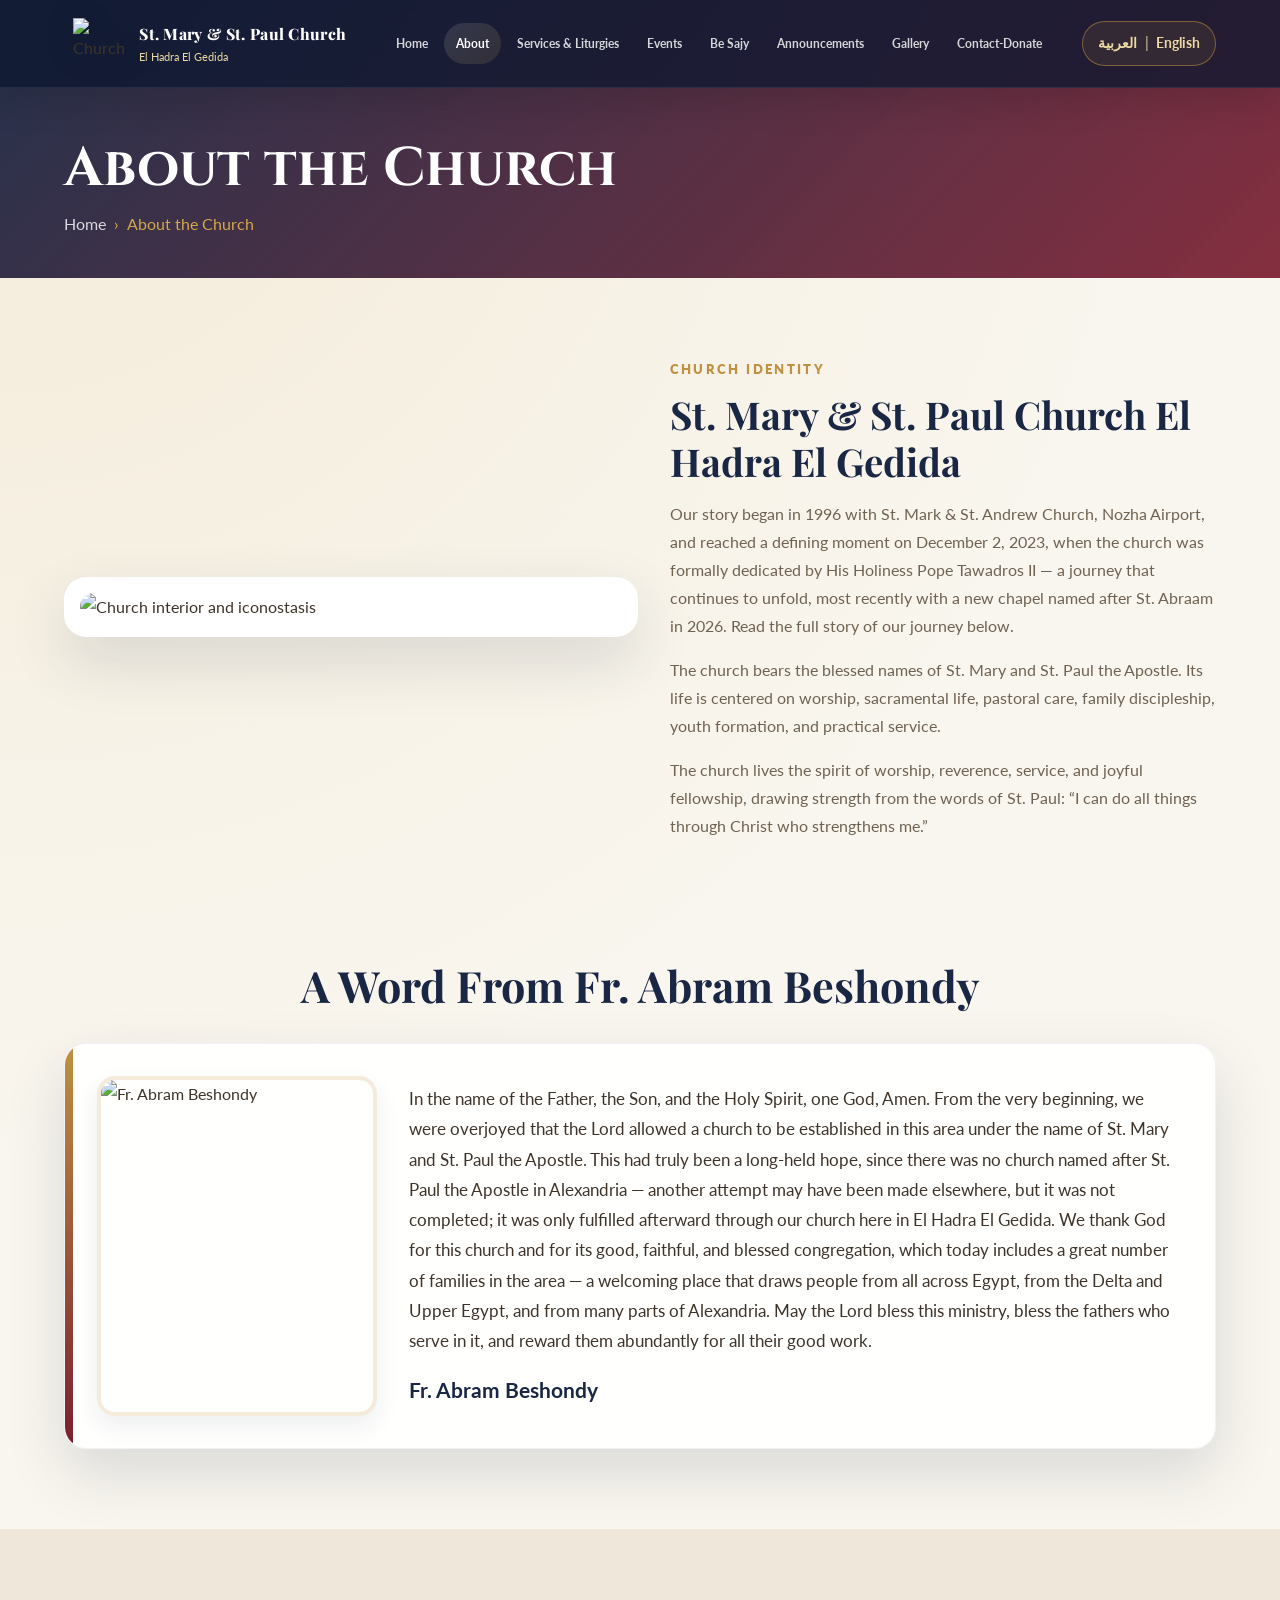
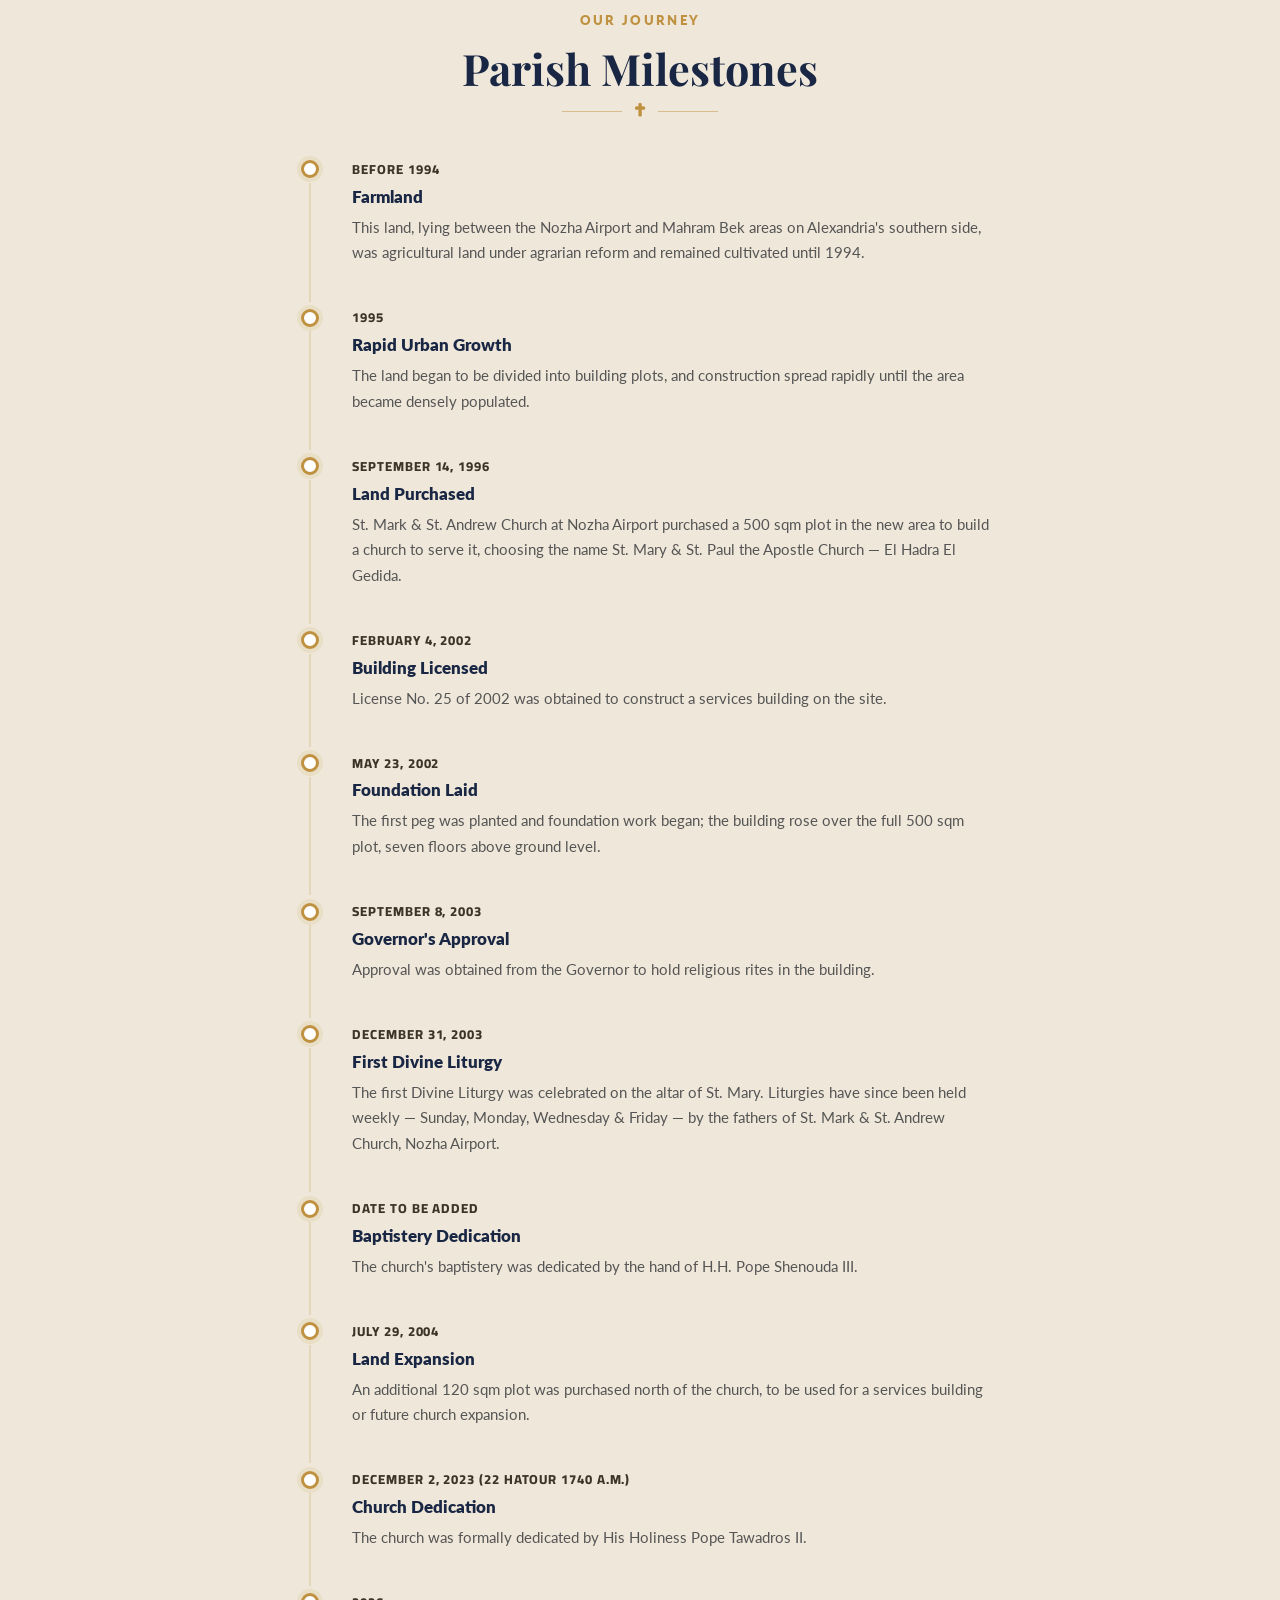
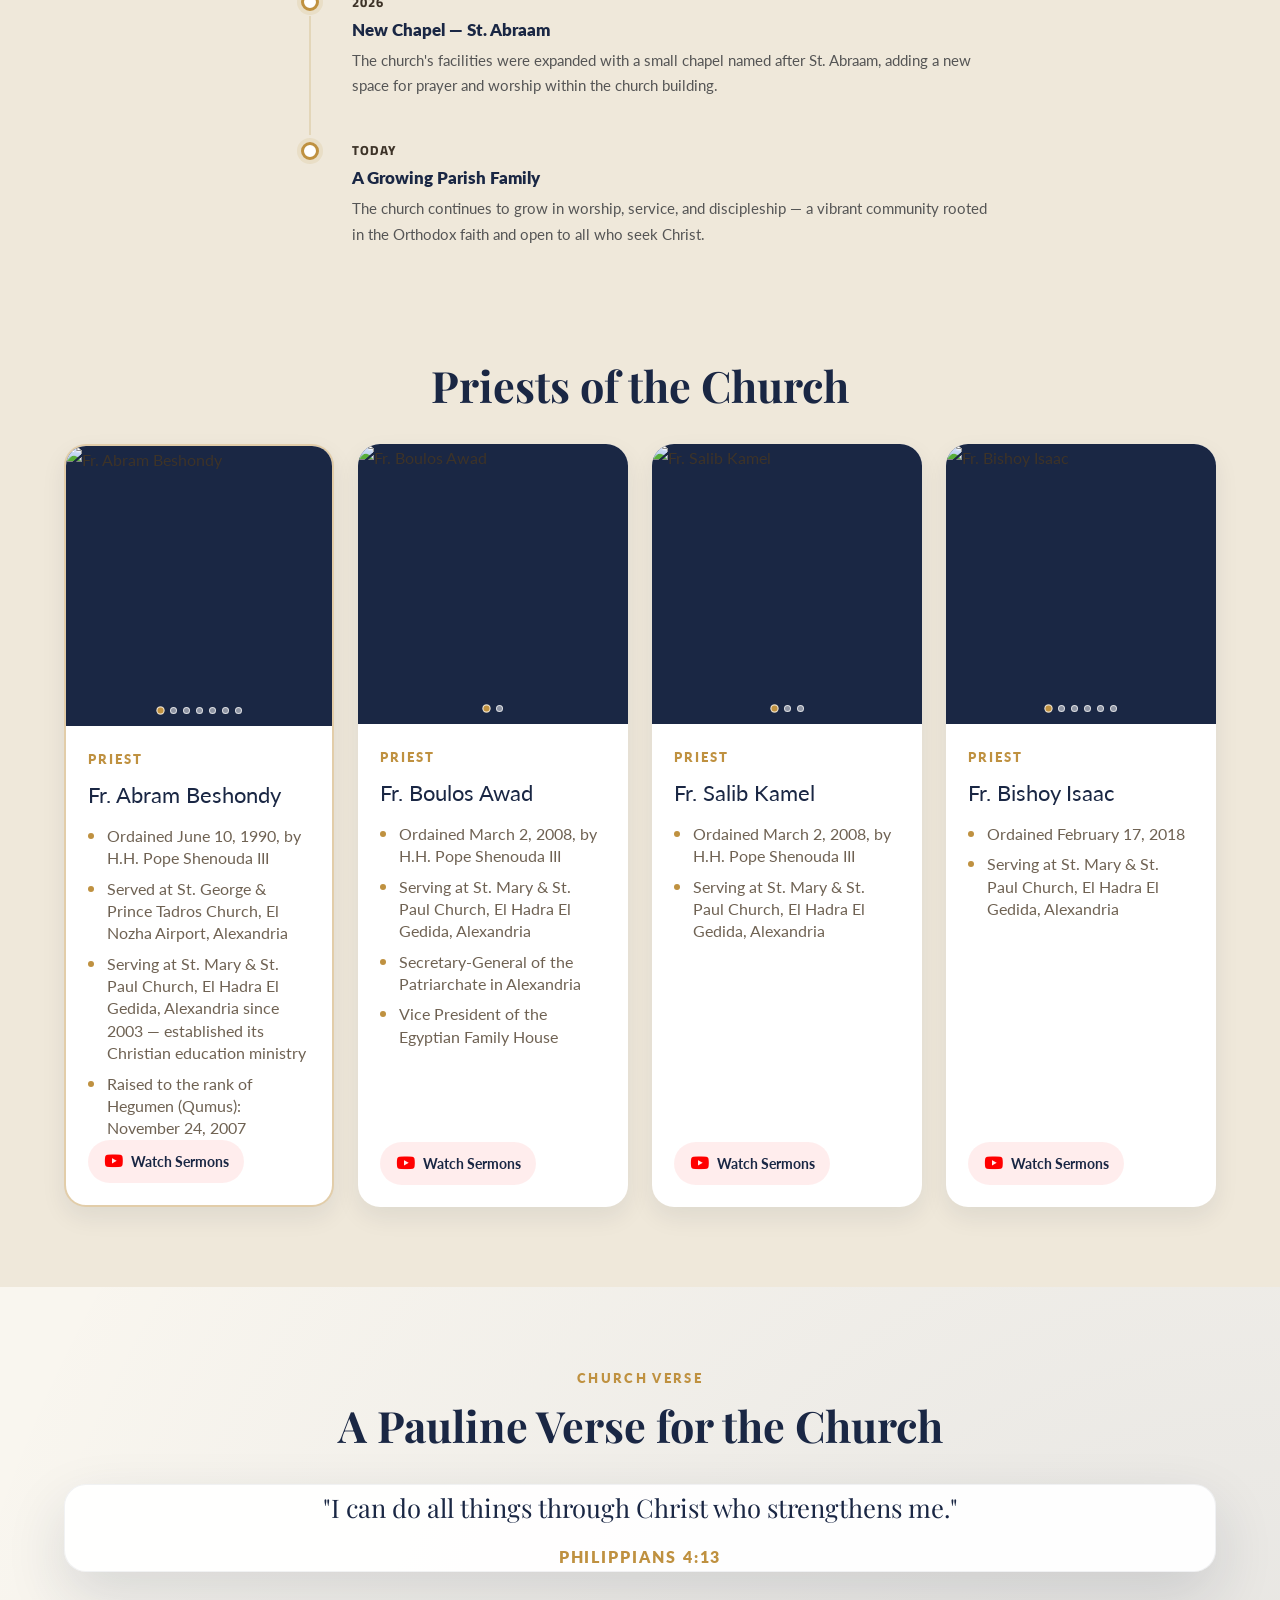
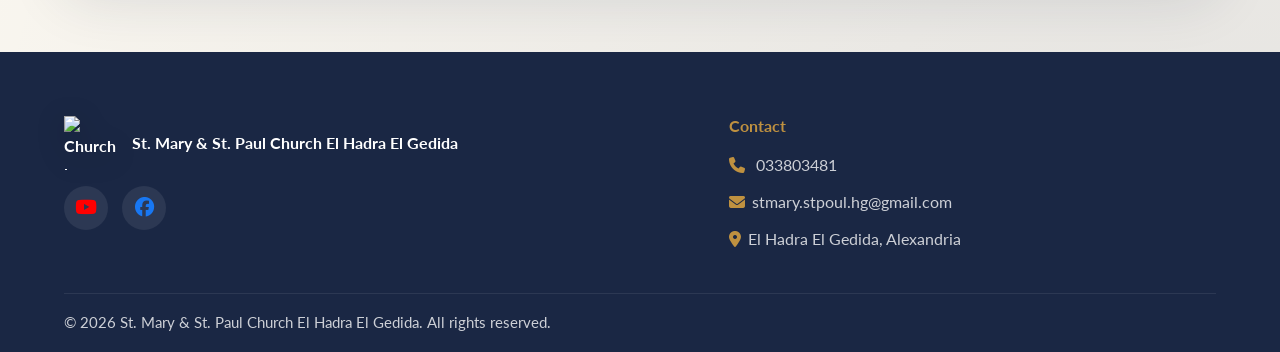
==== pages/about.html @ 40115025 "Add files via upload" ====
<!DOCTYPE html>
<html lang="en" dir="ltr">
<head>
  <meta charset="UTF-8" />
  <meta name="viewport" content="width=device-width, initial-scale=1.0" />
  <meta name="description" content="About St. Mary &amp; St. Paul Church  El Hadra El Gedida, its identity, mission, values, and church verse." />
  <title>About - St. Mary &amp; St. Paul Church  El Hadra El Gedida</title>
  <link rel="icon" type="image/png" href="../assets/church-logo.png" />
  <link rel="preconnect" href="https://fonts.googleapis.com" />
  <link rel="preconnect" href="https://fonts.gstatic.com" crossorigin />
  <link href="https://fonts.googleapis.com/css2?family=Amiri:ital,wght@0,400;0,700;1,400&family=Cairo:wght@400;600;700;800&family=Cinzel:wght@400;600;700&family=Playfair+Display:wght@400;600;700&family=Lato:wght@300;400;700&display=swap" rel="stylesheet" />
  <link rel="stylesheet" href="https://cdnjs.cloudflare.com/ajax/libs/font-awesome/6.5.0/css/all.min.css" />
  <link rel="stylesheet" href="../css/styles.css" />
</head>
<body data-title-en="About - St. Mary &amp; St. Paul Church  El Hadra El Gedida" data-title-ar="عن الكنيسة - كنيسة السيدة العذراء والقديس بولس الرسول الحضره الجديده" data-desc-en="About St. Mary &amp; St. Paul Church  El Hadra El Gedida, its identity, mission, values, and church verse." data-desc-ar="عن كنيسة السيدة العذراء والقديس بولس الرسول الحضره الجديده، وهويتها ورسالتها وقيمها وشعارها الكتابي.">
  
<nav id="nav">
  <div class="nav-inner">
    <a href="../index.html" class="nav-brand">
      <img src="../assets/church-logo.png" alt="Church logo" class="brand-logo" />
      <div>
        <div class="brand-name" data-en="St. Mary &amp; St. Paul Church " data-ar="كنيسة السيدة العذراء والقديس بولس الرسول">St. Mary &amp; St. Paul Church </div>
        <div class="brand-sub" data-en="El Hadra El Gedida" data-ar="الحضرة الجديدة">El Hadra El Gedida</div>
      </div>
    </a>

    <div class="nav-links">
      <a href="../index.html" data-en="Home" data-ar="الرئيسية">Home</a><a href="about.html" class="active" data-en="About" data-ar="عن الكنيسة">About</a><a href="services.html" data-en="Services &amp; Liturgies" data-ar="القداسات والخدمات">Services &amp; Liturgies</a><a href="events.html" data-en="Events" data-ar="الفعاليات">Events</a><a href="be-sajy.html" data-en="Be Sajy" data-ar="بي ساجي">Be Sajy</a><a href="announcements.html" data-en="Announcements" data-ar="الإعلانات">Announcements</a><a href="gallery.html" data-en="Gallery" data-ar="المعرض">Gallery</a><a href="contact.html" data-en="Contact-Donate" data-ar="اتصل بنا-تبرع">Contact-Donate</a>
    </div>

    <div class="nav-actions">
      <button class="lang-toggle" type="button" onclick="toggleLanguage()" aria-label="Language switch">
        <span>العربية</span>
        <span class="sep">|</span>
        <span>English</span>
      </button>
      <button class="hamburger" id="hamburger" onclick="toggleMenu()" aria-label="Toggle navigation">
        <span></span><span></span><span></span>
      </button>
    </div>
  </div>
</nav>

<div class="nav-mob" id="navMob">
  <button class="lang-toggle" type="button" onclick="toggleLanguage()" aria-label="Language switch">
    <span>العربية</span>
    <span class="sep">|</span>
    <span>English</span>
  </button>
  <a href="../index.html" data-en="Home" data-ar="الرئيسية">Home</a><a href="about.html" class="active" data-en="About" data-ar="عن الكنيسة">About</a><a href="services.html" data-en="Services &amp; Liturgies" data-ar="القداسات والخدمات">Services &amp; Liturgies</a><a href="events.html" data-en="Events" data-ar="الفعاليات">Events</a><a href="be-sajy.html" data-en="Be Sajy" data-ar="بي ساجي">Be Sajy</a><a href="announcements.html" data-en="Announcements" data-ar="الإعلانات">Announcements</a><a href="gallery.html" data-en="Gallery" data-ar="المعرض">Gallery</a><a href="contact.html" data-en="Contact-Donate" data-ar="اتصل بنا-تبرع">Contact-Donate</a>
</div>

  
<div class="pg-banner">
  <div class="container">
    <h1 data-en="About the Church" data-ar="عن الكنيسة">About the Church</h1>
    <div class="breadcrumb"><span data-en="Home" data-ar="الرئيسية">Home</span> <span class="bc-gold">›</span> <span class="bc-gold" data-en="About the Church" data-ar="عن الكنيسة">About the Church</span></div>
  </div>
</div>

<section class="section" style="padding-bottom:1.5rem">
  <div class="container">
    <div class="hist-grid hist-grid--compact">
      <div class="image-card">
        <img src="../assets/iconostasis-dedication.jpg" alt="Church interior and iconostasis" class="hist-img" />
      </div>
      <div class="hist-text">
        <span class="eyebrow" data-en="Church Identity" data-ar="هوية الكنيسة">Church Identity</span>
        <h2 data-en="St. Mary &amp; St. Paul Church  El Hadra El Gedida" data-ar="كنيسة السيدة العذراء والقديس بولس الرسول الحضره الجديده">St. Mary &amp; St. Paul Church  El Hadra El Gedida</h2>
        <p data-en="Our story began in 1996 with St. Mark &amp; St. Andrew Church, Nozha Airport, and reached a defining moment on December 2, 2023, when the church was formally dedicated by His Holiness Pope Tawadros II — a journey that continues to unfold, most recently with a new chapel named after St. Abraam in 2026. Read the full story of our journey below." data-ar="بدأت قصتنا عام ١٩٩٦ مع كنيسة مارجرجس والأميرتادرس بمطار النزهة، ووصلت إلى محطة فارقة في ٢ ديسمبر ٢٠٢٣ حين تم تدشين الكنيسة رسميًا بيد قداسة البابا تواضروس الثاني، وما زالت المسيرة مستمرة، وآخرها إضافة كنيسة صغيرة باسم الأنبا أبرام عام ٢٠٢٦. تابع قصة مسيرتنا كاملة أدناه.">Our story began in 1996 with St. Mark &amp; St. Andrew Church, Nozha Airport, and reached a defining moment on December 2, 2023, when the church was formally dedicated by His Holiness Pope Tawadros II — a journey that continues to unfold, most recently with a new chapel named after St. Abraam in 2026. Read the full story of our journey below.</p>
        <p data-en="The church bears the blessed names of St. Mary and St. Paul the Apostle. Its life is centered on worship, sacramental life, pastoral care, family discipleship, youth formation, and practical service." data-ar="تحمل الكنيسة الاسمين المباركين للسيدة العذراء والقديس بولس الرسول. وتتمحور حياتها حول العبادة والأسرار والرعاية والخدمة وتكوين الأسر والشباب عمليًا وروحيًا.">The church bears the blessed names of St. Mary and St. Paul the Apostle. Its life is centered on worship, sacramental life, pastoral care, family discipleship, youth formation, and practical service.</p>
        <p data-en="The church lives the spirit of worship, reverence, service, and joyful fellowship, drawing strength from the words of St. Paul: “I can do all things through Christ who strengthens me.”" data-ar="تحيا الكنيسة بروح العبادة والوقار والخدمة والشركة المفرحة، مستندة إلى كلمات القديس بولس: «أستطيع كل شيء في المسيح الذي يقوّيني».">The church lives the spirit of worship, reverence, service, and joyful fellowship, drawing strength from the words of St. Paul: “I can do all things through Christ who strengthens me.”</p>
      </div>
    </div>
  </div>
</section>

<section class="section">
  <div class="container">
    <div class="sec-hd reveal-up">
      <h2 data-en="A Word From Fr. Abram Beshondy" data-ar="كلمة من أبونا أبرام بشوندي">A Word From Fr. Abram Beshondy</h2>
    </div>

    <div class="welcome-card reveal-up">
      <img src="../assets/fr-abram-new-1.jpg" alt="Fr. Abram Beshondy" class="welcome-photo" />
      <div>
        <p class="welcome-quote" data-en="In the name of the Father, the Son, and the Holy Spirit, one God, Amen. From the very beginning, we were overjoyed that the Lord allowed a church to be established in this area under the name of St. Mary and St. Paul the Apostle. This had truly been a long-held hope, since there was no church named after St. Paul the Apostle in Alexandria &mdash; another attempt may have been made elsewhere, but it was not completed; it was only fulfilled afterward through our church here in El Hadra El Gedida. We thank God for this church and for its good, faithful, and blessed congregation, which today includes a great number of families in the area &mdash; a welcoming place that draws people from all across Egypt, from the Delta and Upper Egypt, and from many parts of Alexandria. May the Lord bless this ministry, bless the fathers who serve in it, and reward them abundantly for all their good work." data-ar="بسم الاب و الابن و الروح القدس الله واحد امين.في البدايه احنا فرحانين اوي ان ربنا سمح ان يبقي في كنيسه في المنطقه هنا باسم السيده العذراء و القديس بولس الرسول و دي كانت امنيه الحقيقه من زمان لان مكنش في كنايس باسم بولس الرسول في اسكندريه يمكن كان في كنيسه تانيه و محصلش انها تمت لكت تمت بعد الكنيسه بتاعتنا هنا في الحضره الجديده . فنشكر ربنا  ان في كنيسه و في شعب طيب و وفي ومبارك و يعتبر عدد كبير اوي اوي من اسر موجوده في المنطقه لانها منطقه جاذبه مش طارده و جاذبه ناس كتير اوي من كل مصر وجه بحري و وجه قبلي و من مناطق كتير في اسكندريه فربنا يبارك و يبارك في الخدمه و في الاباء اللي بيشتغلو فيها و يعوضهم كل خير.">In the name of the Father, the Son, and the Holy Spirit, one God, Amen. From the very beginning, we were overjoyed that the Lord allowed a church to be established in this area under the name of St. Mary and St. Paul the Apostle. This had truly been a long-held hope, since there was no church named after St. Paul the Apostle in Alexandria &mdash; another attempt may have been made elsewhere, but it was not completed; it was only fulfilled afterward through our church here in El Hadra El Gedida. We thank God for this church and for its good, faithful, and blessed congregation, which today includes a great number of families in the area &mdash; a welcoming place that draws people from all across Egypt, from the Delta and Upper Egypt, and from many parts of Alexandria. May the Lord bless this ministry, bless the fathers who serve in it, and reward them abundantly for all their good work.</p>
        <div class="sig-name" data-en="Fr. Abram Beshondy" data-ar="أبونا أبرام بشوندي">Fr. Abram Beshondy</div>
      </div>
    </div>
  </div>
  </div>
</section>

<section class="section sec--alt">
  <div class="container">
    <div class="sec-hd reveal-up">
      <span class="eyebrow" data-en="Our Journey" data-ar="مسيرتنا">Our Journey</span>
      <h2 data-en="Parish Milestones" data-ar="محطات الكنيسة">Parish Milestones</h2>
      <div class="tl-divider"><span></span><i class="fa-solid fa-cross"></i><span></span></div>
    </div>

    <div class="timeline">

      <div class="tl-item reveal-up">
        <div class="tl-marker"><span class="tl-dot"></span><div class="tl-line"></div></div>
        <div class="tl-body">
          <div class="tl-year" data-en="Before 1994" data-ar="قبل سنة ١٩٩٤">Before 1994</div>
          <div class="tl-title" data-en="Farmland" data-ar="أرض زراعية">Farmland</div>
          <div class="tl-text" data-en="This land, lying between the Nozha Airport and Mahram Bek areas on Alexandria's southern side, was agricultural land under agrarian reform and remained cultivated until 1994." data-ar="كانت هذه المنطقة، الواقعة بين منطقتي مطار النزهة ومحرم بك من الوجه القبلي، أرضًا زراعية تابعة للإصلاح الزراعي، وظلت مزروعة حتى سنة ١٩٩٤.">This land, lying between the Nozha Airport and Mahram Bek areas on Alexandria's southern side, was agricultural land under agrarian reform and remained cultivated until 1994.</div>
        </div>
      </div>

      <div class="tl-item reveal-up">
        <div class="tl-marker"><span class="tl-dot"></span><div class="tl-line"></div></div>
        <div class="tl-body">
          <div class="tl-year" data-en="1995" data-ar="١٩٩٥">1995</div>
          <div class="tl-title" data-en="Rapid Urban Growth" data-ar="توسع عمراني سريع">Rapid Urban Growth</div>
          <div class="tl-text" data-en="The land began to be divided into building plots, and construction spread rapidly until the area became densely populated." data-ar="بدأ تقسيم هذه الأرض إلى مبانٍ، وانتشرت فيها المباني انتشارًا هائلاً حتى أصبحت المنطقة مزدحمة بالسكان.">The land began to be divided into building plots, and construction spread rapidly until the area became densely populated.</div>
        </div>
      </div>

      <div class="tl-item reveal-up">
        <div class="tl-marker"><span class="tl-dot"></span><div class="tl-line"></div></div>
        <div class="tl-body">
          <div class="tl-year" data-en="September 14, 1996" data-ar="١٤ سبتمبر ١٩٩٦">September 14, 1996</div>
          <div class="tl-title" data-en="Land Purchased" data-ar="شراء الأرض">Land Purchased</div>
          <div class="tl-text" data-en="St. Mark &amp; St. Andrew Church at Nozha Airport purchased a 500 sqm plot in the new area to build a church to serve it, choosing the name St. Mary &amp; St. Paul the Apostle Church — El Hadra El Gedida." data-ar="قامت كنيسة مارجرجس والأميرتادرس بمطار النزهة بشراء قطعة أرض مساحتها ٥٠٠ م٢ في المنطقة الجديدة لإنشاء كنيسة تخدمها، وتم اختيار اسم كنيسة السيدة العذراء والقديس بولس الرسول - بالحضرة الجديدة.">St. Mark &amp; St. Andrew Church at Nozha Airport purchased a 500 sqm plot in the new area to build a church to serve it, choosing the name St. Mary &amp; St. Paul the Apostle Church — El Hadra El Gedida.</div>
        </div>
      </div>

      <div class="tl-item reveal-up">
        <div class="tl-marker"><span class="tl-dot"></span><div class="tl-line"></div></div>
        <div class="tl-body">
          <div class="tl-year" data-en="February 4, 2002" data-ar="٤ فبراير ٢٠٠٢">February 4, 2002</div>
          <div class="tl-title" data-en="Building Licensed" data-ar="الحصول على ترخيص البناء">Building Licensed</div>
          <div class="tl-text" data-en="License No. 25 of 2002 was obtained to construct a services building on the site." data-ar="تم الحصول على الترخيص رقم ٢٥ لسنة ٢٠٠٢ لإنشاء مبنى خدمات.">License No. 25 of 2002 was obtained to construct a services building on the site.</div>
        </div>
      </div>

      <div class="tl-item reveal-up">
        <div class="tl-marker"><span class="tl-dot"></span><div class="tl-line"></div></div>
        <div class="tl-body">
          <div class="tl-year" data-en="May 23, 2002" data-ar="٢٣ مايو ٢٠٠٢">May 23, 2002</div>
          <div class="tl-title" data-en="Foundation Laid" data-ar="وضع حجر الأساس">Foundation Laid</div>
          <div class="tl-text" data-en="The first peg was planted and foundation work began; the building rose over the full 500 sqm plot, seven floors above ground level." data-ar="تم زرع أول خازوق وبدأ العمل في الأساسات والقواعد والأعمدة، وأُقيم المبنى بالكامل على مساحة الأرض (٥٠٠ م٢) على سبعة أدوار علوية.">The first peg was planted and foundation work began; the building rose over the full 500 sqm plot, seven floors above ground level.</div>
        </div>
      </div>

      <div class="tl-item reveal-up">
        <div class="tl-marker"><span class="tl-dot"></span><div class="tl-line"></div></div>
        <div class="tl-body">
          <div class="tl-year" data-en="September 8, 2003" data-ar="٨ سبتمبر ٢٠٠٣">September 8, 2003</div>
          <div class="tl-title" data-en="Governor's Approval" data-ar="موافقة المحافظة">Governor's Approval</div>
          <div class="tl-text" data-en="Approval was obtained from the Governor to hold religious rites in the building." data-ar="تم الحصول على موافقة السيد المحافظ على إقامة الشعائر الدينية بالمبنى.">Approval was obtained from the Governor to hold religious rites in the building.</div>
        </div>
      </div>

      <div class="tl-item reveal-up">
        <div class="tl-marker"><span class="tl-dot"></span><div class="tl-line"></div></div>
        <div class="tl-body">
          <div class="tl-year" data-en="December 31, 2003" data-ar="٣١ ديسمبر ٢٠٠٣">December 31, 2003</div>
          <div class="tl-title" data-en="First Divine Liturgy" data-ar="أول قداس إلهي">First Divine Liturgy</div>
          <div class="tl-text" data-en="The first Divine Liturgy was celebrated on the altar of St. Mary. Liturgies have since been held weekly — Sunday, Monday, Wednesday &amp; Friday — by the fathers of St. Mark &amp; St. Andrew Church, Nozha Airport." data-ar="أُقيم أول قداس إلهي في هذه الكنيسة على مذبح السيدة العذراء، وتُقام القداسات أسبوعيًا أيام الأحد والاثنين والأربعاء والجمعة بواسطة آباء كهنة كنيسة مارجرجس والأميرتادرس بمطار النزهة.">The first Divine Liturgy was celebrated on the altar of St. Mary. Liturgies have since been held weekly — Sunday, Monday, Wednesday &amp; Friday — by the fathers of St. Mark &amp; St. Andrew Church, Nozha Airport.</div>
        </div>
      </div>

      <div class="tl-item reveal-up">
        <div class="tl-marker"><span class="tl-dot"></span><div class="tl-line"></div></div>
        <div class="tl-body">
          <div class="tl-year" data-en="Date to be added" data-ar="التاريخ قريبًا">Date to be added</div>
          <div class="tl-title" data-en="Baptistery Dedication" data-ar="تدشين المعمودية">Baptistery Dedication</div>
          <div class="tl-text" data-en="The church's baptistery was dedicated by the hand of H.H. Pope Shenouda III." data-ar="تم تدشين المعمودية بيد قداسة البابا شنودة الثالث.">The church's baptistery was dedicated by the hand of H.H. Pope Shenouda III.</div>
        </div>
      </div>

      <div class="tl-item reveal-up">
        <div class="tl-marker"><span class="tl-dot"></span><div class="tl-line"></div></div>
        <div class="tl-body">
          <div class="tl-year" data-en="July 29, 2004" data-ar="٢٩ يوليو ٢٠٠٤">July 29, 2004</div>
          <div class="tl-title" data-en="Land Expansion" data-ar="توسعة الأرض">Land Expansion</div>
          <div class="tl-text" data-en="An additional 120 sqm plot was purchased north of the church, to be used for a services building or future church expansion." data-ar="تم شراء قطعة أرض إضافية مساحتها ١٢٠ م٢ بحري الكنيسة، لإقامة مبنى خدمات عليها أو توسيع الكنيسة مستقبلاً.">An additional 120 sqm plot was purchased north of the church, to be used for a services building or future church expansion.</div>
        </div>
      </div>

      <div class="tl-item reveal-up">
        <div class="tl-marker"><span class="tl-dot"></span><div class="tl-line"></div></div>
        <div class="tl-body">
          <div class="tl-year" data-en="December 2, 2023 (22 Hatour 1740 A.M.)" data-ar="٢ ديسمبر ٢٠٢٣م - ٢٢ هاتور ١٧٤٠ش">December 2, 2023 (22 Hatour 1740 A.M.)</div>
          <div class="tl-title" data-en="Church Dedication" data-ar="تدشين الكنيسة">Church Dedication</div>
          <div class="tl-text" data-en="The church was formally dedicated by His Holiness Pope Tawadros II." data-ar="تم تدشين الكنيسة بيد قداسة البابا تواضروس الثاني.">The church was formally dedicated by His Holiness Pope Tawadros II.</div>
        </div>
      </div>

      <div class="tl-item reveal-up">
        <div class="tl-marker"><span class="tl-dot"></span><div class="tl-line"></div></div>
        <div class="tl-body">
          <div class="tl-year" data-en="2026" data-ar="٢٠٢٦">2026</div>
          <div class="tl-title" data-en="New Chapel — St. Abraam" data-ar="توسعة الكنيسة الصغيرة باسم الأنبا أبرام">New Chapel — St. Abraam</div>
          <div class="tl-text" data-en="The church's facilities were expanded with a small chapel named after St. Abraam, adding a new space for prayer and worship within the church building." data-ar="تمت توسعة مرافق الكنيسة بإضافة كنيسة صغيرة باسم الأنبا أبرام، لتوفر مساحة جديدة للصلاة والعبادة داخل مبنى الكنيسة.">The church's facilities were expanded with a small chapel named after St. Abraam, adding a new space for prayer and worship within the church building.</div>
        </div>
      </div>

      <div class="tl-item reveal-up">
        <div class="tl-marker"><span class="tl-dot"></span></div>
        <div class="tl-body">
          <div class="tl-year" data-en="Today" data-ar="اليوم">Today</div>
          <div class="tl-title" data-en="A Growing Parish Family" data-ar="أسرة كنسية في نمو">A Growing Parish Family</div>
          <div class="tl-text" data-en="The church continues to grow in worship, service, and discipleship — a vibrant community rooted in the Orthodox faith and open to all who seek Christ." data-ar="تواصل الكنيسة نموها في العبادة والخدمة والتلمذة، وهي مجتمع حيّ متجذّر في الإيمان الأرثوذكسي، مفتوح لكل من يسعى إلى المسيح.">The church continues to grow in worship, service, and discipleship — a vibrant community rooted in the Orthodox faith and open to all who seek Christ.</div>
        </div>
      </div>

    </div>
  </div>
</section>

<section class="section sec--alt" style="padding-top:1.5rem" id="clergy">
  <div class="container">
    <div class="sec-hd">
      <h2 data-en="Priests of the Church" data-ar="كهنة الكنيسة">Priests of the Church</h2>
    </div>
    <div class="grid-4 clergy-grid">
      <div class="clergy-card clergy-card--featured">
        <div class="clergy-media">
          <img src="../assets/fr-abram-new-1.jpg" alt="Fr. Abram Beshondy" class="clergy-img active" />
          <img src="../assets/fr-abram-new-2.jpg" alt="Fr. Abram Beshondy" class="clergy-img" />
          <img src="../assets/fr-abram-new-3.jpg" alt="Fr. Abram Beshondy" class="clergy-img" />
          <img src="../assets/fr-abram-new-4.jpg" alt="Fr. Abram Beshondy" class="clergy-img" />
          <img src="../assets/fr-abram-new-5.jpg" alt="Fr. Abram Beshondy" class="clergy-img" />
          <img src="../assets/fr-abram-new-6.jpg" alt="Fr. Abram Beshondy" class="clergy-img" />
          <img src="../assets/fr-abram-new-7.jpg" alt="Fr. Abram Beshondy" class="clergy-img" />
          <div class="clergy-dots">
            <span class="clergy-dot active"></span>
            <span class="clergy-dot"></span>
            <span class="clergy-dot"></span>
            <span class="clergy-dot"></span>
            <span class="clergy-dot"></span>
            <span class="clergy-dot"></span>
            <span class="clergy-dot"></span>
          </div>
        </div>
        <div class="clergy-body">
          <span class="clergy-role" data-en="Priest" data-ar="كاهن">Priest</span>
          <div class="clergy-name" data-en="Fr. Abram Beshondy" data-ar="أبونا أبرام بشندي">Fr. Abram Beshondy</div>
          <ul class="clergy-bio-list">
            <li data-en="Ordained June 10, 1990, by H.H. Pope Shenouda III" data-ar="تاريخ الرسامة: 10 يونيو 1990 م، بيد قداسة البابا شنودة الثالث">Ordained June 10, 1990, by H.H. Pope Shenouda III</li>
            <li data-en="Served at St. George &amp; Prince Tadros Church, El Nozha Airport, Alexandria" data-ar="خدم في كنيسة الشهيد مار جرجس والأمير تادرس، مطار النزهة، الإسكندرية">Served at St. George &amp; Prince Tadros Church, El Nozha Airport, Alexandria</li>
            <li data-en="Serving at St. Mary &amp; St. Paul Church, El Hadra El Gedida, Alexandria since 2003 &mdash; established its Christian education ministry" data-ar="يخدم في كنيسة العذراء مريم والقديس بولس، الحضرة الجديدة، الإسكندرية منذ 2003 - أسس خدمة التربية الكنسية بالكنيسة">Serving at St. Mary &amp; St. Paul Church, El Hadra El Gedida, Alexandria since 2003 &mdash; established its Christian education ministry</li>
            <li data-en="Raised to the rank of Hegumen (Qumus): November 24, 2007" data-ar="تاريخ القمصية: 24 نوفمبر 2007 م">Raised to the rank of Hegumen (Qumus): November 24, 2007</li>
          </ul>
          <a class="clergy-sermon" href="https://www.youtube.com/watch?v=RUzJAqiiWrI" target="_blank" rel="noopener" aria-label="Watch sermons"><i class="fa-brands fa-youtube"></i><span data-en="Watch Sermons" data-ar="شاهد العظات">Watch Sermons</span></a>
        </div>
      </div>

      <div class="clergy-card">
        <div class="clergy-media">
          <img src="../assets/fr-boulos.jpg" alt="Fr. Boulos Awad" class="clergy-img active" />
          <img src="../assets/fr-boulos-2.jpg" alt="Fr. Boulos Awad" class="clergy-img" />
          <div class="clergy-dots">
            <span class="clergy-dot active"></span>
            <span class="clergy-dot"></span>
          </div>
        </div>
        <div class="clergy-body">
          <span class="clergy-role" data-en="Priest" data-ar="كاهن">Priest</span>
          <div class="clergy-name" data-en="Fr. Boulos Awad" data-ar="أبونا بولس عوض">Fr. Boulos Awad</div>
          <ul class="clergy-bio-list">
            <li data-en="Ordained March 2, 2008, by H.H. Pope Shenouda III" data-ar="تاريخ الرسامة: 2 مارس 2008 م، بيد قداسة البابا شنودة الثالث">Ordained March 2, 2008, by H.H. Pope Shenouda III</li>
            <li data-en="Serving at St. Mary &amp; St. Paul Church, El Hadra El Gedida, Alexandria" data-ar="يخدم في كنيسة العذراء مريم والقديس بولس، الحضرة الجديدة، الإسكندرية">Serving at St. Mary &amp; St. Paul Church, El Hadra El Gedida, Alexandria</li>
            <li data-en="Secretary-General of the Patriarchate in Alexandria" data-ar="سكرتير عام البطريركية بالإسكندرية">Secretary-General of the Patriarchate in Alexandria</li>
            <li data-en="Vice President of the Egyptian Family House" data-ar="نائب رئيس بيت العائلة المصرية">Vice President of the Egyptian Family House</li>
          </ul>
          <a class="clergy-sermon" href="https://www.youtube.com/watch?v=On-4Xep-pwo&pp=0gcJCaMLAYcqIYzv" target="_blank" rel="noopener" aria-label="Watch sermons"><i class="fa-brands fa-youtube"></i><span data-en="Watch Sermons" data-ar="شاهد العظات">Watch Sermons</span></a>
        </div>
      </div>

      <div class="clergy-card">
        <div class="clergy-media">
          <img src="../assets/fr-salib.jpg" alt="Fr. Salib Kamel" class="clergy-img active" />
          <img src="../assets/fr-salib-2.jpg" alt="Fr. Salib Kamel" class="clergy-img" />
          <img src="../assets/fr-salib-3.jpg" alt="Fr. Salib Kamel" class="clergy-img" />
          <div class="clergy-dots">
            <span class="clergy-dot active"></span>
            <span class="clergy-dot"></span>
            <span class="clergy-dot"></span>
          </div>
        </div>
        <div class="clergy-body">
          <span class="clergy-role" data-en="Priest" data-ar="كاهن">Priest</span>
          <div class="clergy-name" data-en="Fr. Salib Kamel" data-ar="أبونا صليب كامل">Fr. Salib Kamel</div>
          <ul class="clergy-bio-list">
            <li data-en="Ordained March 2, 2008, by H.H. Pope Shenouda III" data-ar="تاريخ الرسامة: 2 مارس 2008 م، بيد قداسة البابا شنودة الثالث">Ordained March 2, 2008, by H.H. Pope Shenouda III</li>
            <li data-en="Serving at St. Mary &amp; St. Paul Church, El Hadra El Gedida, Alexandria" data-ar="يخدم في كنيسة العذراء مريم والقديس بولس، الحضرة الجديدة، الإسكندرية">Serving at St. Mary &amp; St. Paul Church, El Hadra El Gedida, Alexandria</li>
          </ul>
          <a class="clergy-sermon" href="https://www.youtube.com/watch?v=OdsekL3yeto" target="_blank" rel="noopener" aria-label="Watch sermons"><i class="fa-brands fa-youtube"></i><span data-en="Watch Sermons" data-ar="شاهد العظات">Watch Sermons</span></a>
        </div>
      </div>

      <div class="clergy-card">
        <div class="clergy-media">
          <img src="../assets/fr-bishoy.jpg" alt="Fr. Bishoy Isaac" class="clergy-img active" />
          <img src="../assets/fr-bishoy-2.jpg" alt="Fr. Bishoy Isaac" class="clergy-img" />
          <img src="../assets/fr-bishoy-3.jpg" alt="Fr. Bishoy Isaac" class="clergy-img" />
          <img src="../assets/fr-bishoy-4.jpg" alt="Fr. Bishoy Isaac" class="clergy-img" />
          <img src="../assets/fr-bishoy-5.jpg" alt="Fr. Bishoy Isaac" class="clergy-img" />
          <img src="../assets/fr-bishoy-6.jpg" alt="Fr. Bishoy Isaac" class="clergy-img" />
          <div class="clergy-dots">
            <span class="clergy-dot active"></span>
            <span class="clergy-dot"></span>
            <span class="clergy-dot"></span>
            <span class="clergy-dot"></span>
            <span class="clergy-dot"></span>
            <span class="clergy-dot"></span>
          </div>
        </div>
        <div class="clergy-body">
          <span class="clergy-role" data-en="Priest" data-ar="كاهن">Priest</span>
          <div class="clergy-name" data-en="Fr. Bishoy Isaac" data-ar="أبونا بيشوي إسحاق">Fr. Bishoy Isaac</div>
          <ul class="clergy-bio-list">
            <li data-en="Ordained February 17, 2018" data-ar="تاريخ الرسامة: 17 فبراير 2018 م">Ordained February 17, 2018</li>
            <li data-en="Serving at St. Mary &amp; St. Paul Church, El Hadra El Gedida, Alexandria" data-ar="يخدم في كنيسة العذراء مريم والقديس بولس، الحضرة الجديدة، الإسكندرية">Serving at St. Mary &amp; St. Paul Church, El Hadra El Gedida, Alexandria</li>
          </ul>
          <a class="clergy-sermon" href="https://www.youtube.com/watch?v=7JCJN152cYY" target="_blank" rel="noopener" aria-label="Watch sermons"><i class="fa-brands fa-youtube"></i><span data-en="Watch Sermons" data-ar="شاهد العظات">Watch Sermons</span></a>
        </div>
      </div>
    </div>
  </div>
</section>

<section class="section">
  <div class="container">
    <div class="sec-hd">
      <span class="eyebrow" data-en="Church Verse" data-ar="شعار الكنيسة">Church Verse</span>
      <h2 data-en="A Pauline Verse for the Church" data-ar="آية مرتبطة بالقديس بولس">A Pauline Verse for the Church</h2>
    </div>
    <div class="info-box tc">
      <p class="sc-text dark-text" data-en="&amp;quot;I can do all things through Christ who strengthens me.&amp;quot;" data-ar="«أستطيع كل شيء في المسيح الذي يقوّيني»">“I can do all things through Christ who strengthens me.”</p>
      <div class="sc-ref dark-ref" data-en="Philippians 4:13" data-ar="فيلبي ٤:١٣">Philippians 4:13</div>
    </div>
  </div>
</section>

  
<footer id="footer">
  <div class="container">
    <div class="foot-grid">
      <div class="foot-about">
        <div class="foot-logo">
          <img src="../assets/church-logo.png" alt="Church logo" class="foot-logo-img" />
          <span data-en="St. Mary &amp; St. Paul Church  El Hadra El Gedida" data-ar="كنيسة السيدة العذراء والقديس بولس الرسول الحضره الجديده">St. Mary &amp; St. Paul Church  El Hadra El Gedida</span>
        </div>
        <div class="foot-social">
          <a href="https://www.youtube.com/@St.Mary_St.Paul_HG" target="_blank" rel="noopener" aria-label="YouTube"><i class="fa-brands fa-youtube" style="color:#ff0000"></i></a>
          <a href="https://www.facebook.com/St.MarySt.Paul.HG/" target="_blank" rel="noopener" aria-label="Facebook"><i class="fa-brands fa-facebook" style="color:#1877f2"></i></a>
        </div>
      </div>

      <div class="foot-col">
        <h4 data-en="Contact" data-ar="التواصل">Contact</h4>
        <ul class="contact-list">
          <li><i class="fa-solid fa-phone"></i> <a href="tel:033803481">033803481</a></li>
          <li><i class="fa-solid fa-envelope"></i><a href="mailto:stmary.stpoul.hg@gmail.com">stmary.stpoul.hg@gmail.com</a></li>
          <li><i class="fa-solid fa-location-dot"></i><a href="https://maps.app.goo.gl/TsvVpz9CCjcPpRaT8" target="_blank" rel="noopener" data-en="El Hadra El Gedida, Alexandria" data-ar="الحضرة الجديدة، الإسكندرية">El Hadra El Gedida, Alexandria</a></li>
        </ul>
      </div>
    </div>

    <div class="foot-bottom">
      <span data-en="© 2026 St. Mary &amp; St. Paul Church  El Hadra El Gedida. All rights reserved." data-ar="© 2026 كنيسة السيدة العذراء والقديس بولس الرسول الحضره الجديده. جميع الحقوق محفوظة.">© 2026 St. Mary &amp; St. Paul Church  El Hadra El Gedida. All rights reserved.</span>
    </div>
  </div>
</footer>

  <button id="btt" onclick="window.scrollTo({top:0,behavior:'smooth'})" title="Back to top">
    <i class="fa-solid fa-chevron-up"></i>
  </button>
  <script src="../js/main.js"></script>
</body>
</html>
---- css/styles.css ----
/* Core */
:root{
  --navy:#1A2744;
  --navy-2:#243258;
  --navy-3:#2d4273;
  --burg:#7A1E30;
  --gold:#BF9140;
  --gold-2:#D4A84B;
  --gold-soft:#ecd8a3;
  --ivory:#F9F6EF;
  --linen:#EFE8DA;
  --white:#fff;
  --text:#3d3328;
  --muted:#6f6253;
  --shadow:0 24px 60px rgba(26,39,68,.14);
  --shadow-sm:0 10px 24px rgba(26,39,68,.08);
  --shadow-soft:0 18px 40px rgba(16,24,40,.08);
  --radius:22px;
  --nav-h:88px;
  --mw:1200px;
}
*{box-sizing:border-box;margin:0;padding:0}
html{scroll-behavior:smooth}
body{
  background:var(--ivory);
  color:var(--text);
  font-family:"Lato",sans-serif;
  line-height:1.75;
  overflow-x:hidden;
  background-image:
    radial-gradient(circle at top left, rgba(212,168,75,.14), transparent 22%),
    radial-gradient(circle at bottom right, rgba(36,50,88,.10), transparent 26%);
}
html[lang="ar"] body,
html[lang="ar"] input,
html[lang="ar"] select,
html[lang="ar"] textarea,
html[lang="ar"] button{font-family:"Cairo",sans-serif}
img{max-width:100%;display:block}
a{text-decoration:none;color:inherit}
button{border:0;background:none;font:inherit;cursor:pointer}
table{width:100%;border-collapse:collapse}
.container{max-width:var(--mw);margin:0 auto;padding:0 1.5rem}
.section{padding:5rem 0}
.sec--alt{background:var(--linen)}
.tc{text-align:center}
.reveal-up{
  opacity:0;transform:translateY(26px);transition:opacity .7s ease,transform .7s ease
}
.reveal-up.is-visible{opacity:1;transform:none}
.grid-3,.grid-4{
  display:grid;
  gap:1.5rem;
}
.grid-3{grid-template-columns:repeat(3,minmax(0,1fr))}
.grid-4{grid-template-columns:repeat(4,minmax(0,1fr))}
h1,h2,h3,h4{line-height:1.2}
h1{font-family:"Cinzel",serif}
h2,h3{font-family:"Playfair Display",serif}
html[lang="ar"] h1,
html[lang="ar"] h2,
html[lang="ar"] h3,
html[lang="ar"] h4{font-family:"Cairo",sans-serif}
.eyebrow{
  display:block;
  color:var(--gold);
  font-size:.82rem;
  font-weight:800;
  letter-spacing:.18em;
  text-transform:uppercase;
  margin-bottom:.65rem;
}
html[lang="ar"] .eyebrow{letter-spacing:0}
.sec-hd{max-width:760px;margin:0 auto 2rem;text-align:center}
.sec-hd h2{font-size:clamp(1.8rem,4vw,2.7rem);color:var(--navy)}
.sec-hd p{margin-top:.85rem;color:var(--muted)}

/* Nav */
#nav{
  position:fixed;inset:0 0 auto 0;height:var(--nav-h);z-index:1000;
  background:rgba(14,24,48,.78);-webkit-backdrop-filter:blur(18px);backdrop-filter:blur(18px);
  border-bottom:1px solid rgba(255,255,255,.08);
  box-shadow:0 16px 34px rgba(0,0,0,.12);
}
.nav-inner{
  max-width:var(--mw);margin:0 auto;padding:0 1.5rem;height:100%;
  display:flex;align-items:center;justify-content:space-between;gap:1rem;
}
.nav-brand{
  display:flex;align-items:center;gap:.9rem;min-width:0;
  padding:.3rem .55rem;
}
.brand-logo{
  width:52px;height:52px;object-fit:contain;background:transparent;border-radius:0;
  padding:0;filter:drop-shadow(0 6px 14px rgba(0,0,0,.22));
}
.brand-name{
  color:#fff;font-weight:800;font-size:.98rem;
  font-family:"Playfair Display",serif;letter-spacing:.02em
}
html[lang="ar"] .brand-name{font-family:"Cairo",sans-serif;font-weight:800;letter-spacing:0}
.brand-sub{color:var(--gold-soft);font-size:.7rem}
.nav-links,.nav-actions{display:flex;align-items:center;gap:.25rem}
.nav-links a{
  color:rgba(255,255,255,.82);padding:.6rem .75rem;border-radius:999px;
  font-size:.78rem;font-weight:700;transition:.25s ease;white-space:nowrap;
}
.nav-links a.active,.nav-links a:hover{
  background:linear-gradient(135deg,rgba(255,255,255,.12),rgba(212,168,75,.13));
  color:#fff
}
.lang-toggle{
  display:inline-flex;align-items:center;gap:.45rem;
  color:var(--gold-soft);border:1px solid rgba(191,145,64,.55);
  padding:.6rem .95rem;border-radius:999px;font-weight:700;font-size:.86rem;
  background:rgba(191,145,64,.11);transition:.2s ease;
}
.lang-toggle:hover{background:rgba(191,145,64,.2)}
.lang-toggle .sep{opacity:.7}
.hamburger{display:none;flex-direction:column;gap:5px;padding:.5rem}
.hamburger span{width:24px;height:2px;background:#fff;border-radius:4px}
.nav-mob{
  display:none;position:fixed;top:var(--nav-h);left:1rem;right:1rem;z-index:999;
  background:var(--navy);border-radius:0 0 18px 18px;overflow:hidden;
  box-shadow:var(--shadow);
}
.nav-mob.open{display:block}
.nav-mob a{
  display:block;padding:1rem 1.2rem;border-bottom:1px solid rgba(255,255,255,.07);
  color:#fff
}
.nav-mob a.active{color:var(--gold)}
.nav-mob .lang-toggle{
  width:calc(100% - 2.4rem);margin:1rem 1.2rem;justify-content:center;
  border-color:rgba(191,145,64,.5);
}

/* Buttons */
.btn{
  display:inline-flex;align-items:center;justify-content:center;
  padding:1rem 1.45rem;border-radius:999px;font-weight:800;letter-spacing:.03em;
  transition:.25s ease;box-shadow:var(--shadow-soft)
}
.btn-gold{
  background:linear-gradient(135deg,var(--gold),var(--gold-2));
  color:var(--navy)
}
.btn-gold:hover{transform:translateY(-3px);box-shadow:0 18px 34px rgba(191,145,64,.28)}
.btn-outline{
  border:1px solid rgba(255,255,255,.3);color:#fff;background:rgba(255,255,255,.08);
  -webkit-backdrop-filter:blur(10px);backdrop-filter:blur(10px)
}
.btn-outline:hover{background:rgba(255,255,255,.14);transform:translateY(-3px)}
.btn-navy{background:var(--navy);color:#fff}
.btn-ghost-light{
  background:rgba(255,255,255,.08);color:#fff;border:1px solid rgba(255,255,255,.18)
}
.btn-ghost-light:hover{background:rgba(255,255,255,.14);transform:translateY(-3px)}

/* Hero */
#hero{
  position:relative;min-height:100vh;min-height:100dvh;display:flex;align-items:center;
  padding:calc(var(--nav-h) + 3rem) 0 5rem;
  background:
    linear-gradient(180deg,rgba(14,24,48,.83),rgba(20,30,57,.68),rgba(80,22,38,.88)),
    url("../assets/church-building.jpg") center/cover no-repeat,
    linear-gradient(135deg,var(--navy),var(--burg));
}
.hero-overlay{
  position:absolute;inset:0;
  background:
    radial-gradient(circle at top,rgba(255,255,255,.14),transparent 45%),
    linear-gradient(90deg,rgba(26,39,68,.38),transparent 60%)
}
.hero-content{position:relative;z-index:1;text-align:center;max-width:860px}
.hero-float-row{display:contents}
.hero-float{
  position:absolute;width:140px;height:auto;object-fit:contain;
  opacity:0;z-index:1;
  filter:drop-shadow(0 10px 22px rgba(0,0,0,.45));
  animation-fill-mode:forwards,none;
  animation-timing-function:cubic-bezier(.22,.85,.3,1.1),ease-in-out;
  animation-iteration-count:1,infinite;
}
/* Positioned in the empty corners of the hero, clear of the centered title/text block */
.hero-float--left{
  top:14%;left:5%;
  animation-name:hero-float-in-left,hero-float-bob-left;
  animation-duration:1.5s,6s;
  animation-delay:.3s,1.8s;
}
.hero-float--right{
  bottom:12%;right:5%;
  animation-name:hero-float-in-right,hero-float-bob-right;
  animation-duration:1.5s,6s;
  animation-delay:.5s,2.3s;
}
/* Entrance: each icon swoops in from off-screen and settles into a gentle lean
   toward the centered church name, without any crop/filter altering the artwork itself */
@keyframes hero-float-in-left{
  0%{opacity:0;transform:translate(-70px,-30px) rotate(-22deg) scale(.8)}
  65%{opacity:1;transform:translate(4px,4px) rotate(-3deg) scale(1.04)}
  100%{opacity:1;transform:translate(0,0) rotate(-6deg) scale(1)}
}
@keyframes hero-float-in-right{
  0%{opacity:0;transform:translate(70px,-30px) rotate(22deg) scale(.8)}
  65%{opacity:1;transform:translate(-4px,4px) rotate(3deg) scale(1.04)}
  100%{opacity:1;transform:translate(0,0) rotate(6deg) scale(1)}
}
/* Idle: a slow bob that keeps each icon leaning gently in toward the title */
@keyframes hero-float-bob-left{
  0%,100%{transform:translateY(0) rotate(-6deg)}
  50%{transform:translateY(-14px) rotate(-2deg)}
}
@keyframes hero-float-bob-right{
  0%,100%{transform:translateY(0) rotate(6deg)}
  50%{transform:translateY(-14px) rotate(2deg)}
}
@media (max-width:960px){
  .hero-float{width:92px}
  .hero-float--left{top:9%;left:3%}
  .hero-float--right{bottom:7%;right:3%}
}
@media (max-width:640px){
  /* Keep the same left/right corner placement as desktop, just smaller,
     so each icon stays to its own side instead of sitting centered in the text */
  .hero-float{width:56px}
  .hero-float--left{top:calc(var(--nav-h) + .75rem);left:2%}
  .hero-float--right{bottom:6%;right:2%}
}
.hero-shell{
  padding:2rem 2rem 1.4rem;
  background:linear-gradient(180deg,rgba(255,255,255,.10),rgba(255,255,255,.06));
  border:1px solid rgba(255,255,255,.14);
  -webkit-backdrop-filter:blur(12px);backdrop-filter:blur(12px);
  border-radius:30px;
  box-shadow:0 30px 70px rgba(0,0,0,.22)
}
.hero-eyebrow{
  display:inline-block;color:var(--gold);font-size:.9rem;font-weight:800;
  letter-spacing:.18em;text-transform:uppercase;margin-bottom:1rem
}
.hero-title{font-size:clamp(2.4rem,6vw,4.9rem);color:#fff;margin-bottom:1rem}
.hero-location{
  color:rgba(255,255,255,.75);font-size:clamp(1rem,2vw,1.2rem);font-weight:600;
  letter-spacing:.08em;margin-bottom:1.4rem;font-family:"Playfair Display",serif
}
html[lang="ar"] .hero-location{font-family:"Cairo",sans-serif;letter-spacing:0}
.hero-sub{
  color:rgba(255,255,255,.88);font-size:clamp(1.05rem,2vw,1.3rem);max-width:760px;
  margin:0 auto 2rem;font-family:"Playfair Display",serif
}
html[lang="ar"] .hero-sub{font-family:"Amiri","Cairo",serif;font-style:italic;font-weight:400}
.hero-actions{display:flex;gap:1rem;justify-content:center;flex-wrap:wrap}
.hero-meta{
  margin-top:1.3rem;display:flex;flex-wrap:wrap;justify-content:center;gap:.8rem
}
.hero-pill{
  display:inline-flex;align-items:center;gap:.55rem;padding:.72rem 1rem;border-radius:999px;
  background:rgba(255,255,255,.1);border:1px solid rgba(255,255,255,.14);color:#fff
}
.hero-pill i{color:var(--gold-soft)}
.hero-stats{
  margin-top:1.5rem;display:grid;grid-template-columns:repeat(3,minmax(0,1fr));gap:1rem;text-align:start
}
.hero-stat{
  padding:1rem 1.1rem;border-radius:20px;background:rgba(10,16,34,.28);
  border:1px solid rgba(255,255,255,.1)
}
.hero-stat strong{display:block;color:#fff;margin-bottom:.25rem}
.hero-stat span{display:block;color:rgba(255,255,255,.72);font-size:.95rem}

/* Cards / sections */
.welcome-card,.info-box,.val-card,.event-card,.gallery-card,.table-wrap,.cform,.donate-box{
  background:rgba(255,255,255,.94);border-radius:var(--radius);box-shadow:var(--shadow);
  border:1px solid rgba(26,39,68,.06)
}
.donate-box{
  text-align:center;padding:3rem 2rem;max-width:640px;margin:0 auto
}
.donate-icon{
  width:64px;height:64px;border-radius:50%;background:rgba(192,160,83,.14);
  display:flex;align-items:center;justify-content:center;margin:0 auto 1.2rem;
  color:var(--gold-dark);font-size:1.5rem
}
.donate-box h2{color:var(--navy);margin-bottom:.8rem}
.donate-box p{color:var(--muted);margin-bottom:1.6rem;line-height:1.7}
.donate-actions{display:flex;gap:1rem;justify-content:center;flex-wrap:wrap}
.welcome-card{
  display:grid;grid-template-columns:280px 1fr;gap:2rem;padding:2rem;align-items:center;
  position:relative;overflow:hidden
}
.welcome-card::before{
  content:"";position:absolute;inset:0 auto 0 0;width:8px;
  background:linear-gradient(180deg,var(--gold),var(--burg))
}
.welcome-photo{
  width:100%;height:340px;object-fit:cover;border-radius:18px;border:4px solid rgba(191,145,64,.18);
  box-shadow:var(--shadow-sm)
}
.welcome-quote{font-size:1.08rem;color:var(--text);margin-bottom:1rem}
.sig-name{font-size:1.3rem;color:var(--navy);font-weight:700}
html[lang="ar"] .welcome-quote{font-family:"Amiri","Cairo",serif;font-size:1.18rem;line-height:2}
html[lang="ar"] .sig-name{font-family:"Amiri","Cairo",serif;font-style:italic}
.sig-role{color:var(--gold);font-weight:800;letter-spacing:.08em;text-transform:uppercase}
.qlink{
  background:linear-gradient(180deg,#fff,#fcfaf5);padding:1.65rem;border-radius:var(--radius);box-shadow:var(--shadow-sm);
  transition:.25s ease;text-align:center;position:relative;overflow:hidden;border:1px solid rgba(26,39,68,.06)
}
.qlink::after{
  content:"";position:absolute;inset:auto 0 0 0;height:4px;
  background:linear-gradient(90deg,var(--gold),var(--burg));transform:scaleX(0);transform-origin:center;
  transition:transform .28s ease
}
.qlink:hover{transform:translateY(-7px);box-shadow:var(--shadow)}
.qlink:hover::after{transform:scaleX(1)}
.qlink-ico,.event-icon,.ci-ico{
  width:58px;height:58px;border-radius:50%;display:flex;align-items:center;justify-content:center;
  margin:0 auto 1rem;background:linear-gradient(135deg,var(--navy),var(--navy-3));color:var(--gold-soft);
  box-shadow:0 14px 24px rgba(26,39,68,.18)
}
.qlink h3,.event-card h3{color:var(--navy);margin-bottom:.5rem}
.event-date{display:inline-block;color:var(--gold-dark);background:rgba(192,160,83,.14);
  font-size:.8rem;font-weight:700;padding:.22rem .75rem;border-radius:999px;margin-bottom:.6rem}

/* ── Upcoming feasts list (date-badge row style) ── */
.evt-list{display:flex;flex-direction:column;gap:.6rem}
.evt-row{
  position:relative;display:flex;gap:1.4rem;align-items:stretch;
  background:#fff;border-radius:20px;overflow:hidden;box-shadow:var(--shadow-sm);
  border:1px solid rgba(26,39,68,.06);
}
.evt-date-box{
  flex:0 0 auto;width:96px;display:flex;flex-direction:column;align-items:center;justify-content:center;
  background:var(--navy);color:#fff;line-height:1.1;padding:1rem .5rem
}
.evt-date-box .evt-mon{display:block;font-size:.72rem;font-weight:700;letter-spacing:.1em;color:var(--gold)}
.evt-date-box .evt-day{display:block;font-size:1.7rem;font-weight:800;font-family:"Playfair Display",serif}
.evt-body{flex:1 1 auto;min-width:0;padding:1.4rem 1.6rem 1.4rem 0}
.evt-title{font-family:"Playfair Display",serif;font-size:1.12rem;font-weight:700;color:var(--navy);margin-bottom:.4rem}
html[lang="ar"] .evt-title{font-family:"Cairo",sans-serif;font-weight:800}
.evt-desc{color:var(--muted);font-size:.92rem;line-height:1.6;margin-bottom:.7rem}
.evt-meta{display:flex;flex-wrap:wrap;gap:1.1rem;font-size:.82rem;color:#888}
.evt-meta span{display:flex;align-items:center;gap:.35rem}
.evt-meta i{color:var(--gold-dark);font-size:.8rem}
.evt-tag{
  background:rgba(192,160,83,.14);color:var(--gold-dark);font-size:.75rem;font-weight:700;
  padding:.25rem .8rem;border-radius:999px;white-space:nowrap
}
.qlink p,.event-card p,.val-card p{color:var(--muted)}
.media-grid{
  display:grid;grid-template-columns:repeat(3,minmax(0,1fr));gap:1.5rem
}
.countdown{
  background:linear-gradient(135deg,var(--navy),var(--navy-2));
  padding:4rem 0;text-align:center
}
.countdown-panel{
  max-width:960px;margin:0 auto;padding:2rem 1.5rem;border-radius:28px;
  background:linear-gradient(180deg,rgba(255,255,255,.1),rgba(255,255,255,.04));
  border:1px solid rgba(255,255,255,.14);
  box-shadow:0 24px 60px rgba(7,12,28,.28)
}
.cd-label{color:var(--gold);font-weight:800;letter-spacing:.18em;text-transform:uppercase;margin-bottom:.35rem}
.cd-service{font-size:clamp(1.5rem,4vw,2.4rem);color:#fff;margin-bottom:.45rem;font-family:"Cinzel",serif}
html[lang="ar"] .cd-service{font-family:"Cairo",sans-serif}
.cd-info{color:rgba(255,255,255,.7);margin-bottom:1.5rem}
.cd-boxes{display:flex;justify-content:center;gap:1rem;flex-wrap:wrap}
.cd-box{
  min-width:92px;padding:1rem 1.15rem;border-radius:14px;
  background:rgba(255,255,255,.08);border:1px solid rgba(255,255,255,.12)
}
.cd-num{display:block;font-size:2rem;color:var(--gold);font-weight:800}
.cd-lbl{display:block;color:rgba(255,255,255,.8);font-size:.8rem}
@media (max-width:480px){
  .cd-boxes{flex-wrap:nowrap;gap:.5rem}
  .cd-box{min-width:0;flex:1;padding:.7rem .4rem}
  .cd-num{font-size:1.35rem}
  .cd-lbl{font-size:.65rem}
}
.scripture{background:var(--burg);padding:3.5rem 0;text-align:center}
.sc-text{font-size:clamp(1.1rem,3vw,1.6rem);color:#fff;font-family:"Playfair Display",serif}
.sc-ref{margin-top:.8rem;color:#f0d89d;font-weight:800;letter-spacing:.12em;text-transform:uppercase}
.dark-text{color:var(--navy)}
.dark-ref{color:var(--gold)}
.cta-band{
  display:grid;grid-template-columns:1.4fr auto;gap:1.5rem;align-items:center;
  padding:2rem;border-radius:30px;color:#fff;
  background:linear-gradient(135deg,var(--navy),var(--burg));
  box-shadow:var(--shadow)
}
.cta-band h2{font-size:clamp(1.6rem,3vw,2.4rem);margin-bottom:.7rem}
.cta-band p{color:rgba(255,255,255,.78)}
.cta-actions{display:flex;flex-wrap:wrap;gap:.85rem}

/* Banner and about */
.pg-banner{
  padding:calc(var(--nav-h) + 3rem) 0 2.5rem;
  background:
    linear-gradient(135deg,rgba(26,39,68,.95),rgba(122,30,48,.92)),
    url("../assets/iconostasis-dedication.jpg") center/cover no-repeat;
  color:#fff
}
.pg-banner h1{font-size:clamp(2rem,5vw,3.4rem);margin-bottom:.55rem}
.breadcrumb{display:flex;gap:.5rem;align-items:center;color:rgba(255,255,255,.82);flex-wrap:wrap}
.bc-gold{color:var(--gold-2)}
.hist-grid{display:grid;grid-template-columns:1.05fr 1fr;gap:2rem;align-items:center}
.image-card{background:#fff;padding:1rem;border-radius:var(--radius);box-shadow:var(--shadow)}
.hist-img{border-radius:14px;background:#fff}
.hist-text h2{font-size:clamp(1.8rem,3vw,2.6rem);color:var(--navy);margin-bottom:1rem}
.hist-text p{color:var(--muted);margin-bottom:1rem}
.val-card,.event-card{
  padding:1.8rem;text-align:center;
  background:linear-gradient(180deg,#fff,#fcfaf6)
}
.event-card--media{padding:0 0 1.6rem;overflow:hidden}
.event-photo{
  width:100%;height:220px;object-fit:cover;display:block;
  border-radius:22px 22px 0 0
}
.event-card--media .event-icon{margin:-26px auto 1rem;position:relative;z-index:1}
.event-card--media h3,
.event-card--media p{padding-inline:1.4rem}
.event-card--media .event-date{display:inline-block;margin-inline:1.4rem}
.val-ico{font-size:2rem;color:var(--gold);margin-bottom:1rem}

/* Clergy */
.clergy-grid{align-items:stretch}
.clergy-card{
  background:#fff;border-radius:var(--radius);overflow:hidden;box-shadow:var(--shadow-sm);
  display:flex;flex-direction:column
}
.clergy-card--featured{border:2px solid rgba(191,145,64,.45)}
.clergy-media{position:relative;width:100%;height:280px;overflow:hidden;background:var(--navy)}
.clergy-img{
  position:absolute;inset:0;width:100%;height:100%;object-fit:cover;object-position:center;
  opacity:0;transition:opacity 1s ease;
}
.clergy-img.active{opacity:1}
.clergy-dots{position:absolute;bottom:12px;left:0;right:0;display:flex;justify-content:center;gap:6px;z-index:2}
.clergy-dot{width:7px;height:7px;border-radius:50%;background:rgba(255,255,255,.5);border:1px solid rgba(255,255,255,.7);transition:background .3s ease,transform .3s ease}
.clergy-dot.active{background:var(--gold);transform:scale(1.2)}
.clergy-ph{
  height:280px;background:linear-gradient(135deg,var(--navy),var(--burg));
  color:#fff;display:flex;align-items:center;justify-content:center;
  font-size:3rem;font-weight:800
}
.clergy-body{padding:1.4rem;display:flex;flex-direction:column;flex:1}
.clergy-role{display:block;color:var(--gold);font-size:.82rem;font-weight:800;letter-spacing:.14em;text-transform:uppercase;margin-bottom:.35rem}
.clergy-name{font-size:1.35rem;color:var(--navy);margin-bottom:.65rem}
.clergy-bio{color:var(--muted)}
.clergy-bio-list{list-style:none;margin:0;padding:0;display:flex;flex-direction:column;gap:.5rem}
.clergy-bio-list li{
  position:relative;padding-inline-start:1.15rem;color:var(--muted);line-height:1.4
}
.clergy-bio-list li::before{
  content:'';position:absolute;inset-inline-start:0;top:.5em;
  width:6px;height:6px;border-radius:50%;background:var(--gold)
}


/* Tables */
.table-wrap{overflow:auto}
.sch-tbl th,.sch-tbl td{padding:1rem 1.1rem;text-align:start}
.sch-tbl thead th{background:var(--navy);color:var(--gold)}
.sch-tbl tbody td{border-bottom:1px solid #eee;background:#fff}
.sch-tbl tbody tr:last-child td{border-bottom:none}
.sch-tbl tbody tr:hover td{background:#fcfbf7}

/* Services schedule */
.schedule-split{display:grid;gap:2rem}
.schedule-group{
  background:rgba(255,255,255,.96);border-radius:var(--radius);box-shadow:var(--shadow);padding:2rem
}
.schedule-group-head{text-align:center;max-width:760px;margin:0 auto 1.5rem}
.schedule-group-head h3{font-size:2rem;color:var(--navy);margin-bottom:.45rem}
.schedule-group-head p{color:var(--muted)}
.liturgy-grid,.service-grid{
  display:grid;grid-template-columns:repeat(3,minmax(0,1fr));gap:1.25rem
}
.schedule-card{
  background:#fcfaf5;border:1px solid rgba(191,145,64,.18);border-radius:20px;padding:1.35rem 1.25rem;
  box-shadow:var(--shadow-sm);transition:transform .22s ease, box-shadow .22s ease
}
.schedule-card:hover{transform:translateY(-4px);box-shadow:var(--shadow)}
.schedule-tag{
  display:inline-block;margin-bottom:.85rem;padding:.35rem .7rem;border-radius:999px;
  background:rgba(191,145,64,.12);color:var(--burg);font-size:.82rem;font-weight:800
}
.schedule-card h4{font-size:1.15rem;color:var(--navy);margin-bottom:.45rem}
.schedule-card p{color:var(--muted);margin-bottom:.3rem}
.schedule-time{color:var(--gold);font-weight:800}

/* Contact */
.contact-wrap{display:grid;grid-template-columns:.95fr 1.1fr;gap:2rem}
.ci-list h3,.cform h3{font-size:1.9rem;color:var(--navy);margin-bottom:1rem}
.ci-item{display:flex;gap:1rem;align-items:flex-start;margin-bottom:1.2rem}
.ci-item .ci-ico{margin:0}
.ci-text h4{font-size:.85rem;color:var(--gold);letter-spacing:.12em;text-transform:uppercase}
.ci-text p,.ci-text a{color:var(--text)}
.ci-text a:hover{color:var(--burg)}
.cform{padding:2rem;background:linear-gradient(180deg,#fff,#fcfaf5)}
.frow{display:grid;grid-template-columns:1fr 1fr;gap:1rem}
.fg{margin-bottom:1rem}
.fg label{display:block;margin-bottom:.35rem;color:var(--muted);font-weight:700}
.fg input,.fg textarea,.fg select{
  width:100%;padding:.95rem 1rem;border:1px solid rgba(26,39,68,.12);border-radius:14px;background:#fffdf9;color:var(--text);
  transition:border-color .2s ease, box-shadow .2s ease, background .2s ease
}
.fg input:focus,.fg textarea:focus,.fg select:focus{
  outline:none;border-color:rgba(191,145,64,.7);box-shadow:0 0 0 4px rgba(191,145,64,.12);background:#fff
}
.fg textarea{min-height:130px;resize:vertical}
.form-submit{width:100%}
.form-ok{
  display:none;margin-top:1rem;padding:.95rem 1rem;border-radius:12px;
  background:#edf7ed;color:#22612d;font-weight:700
}
.form-ok.show{display:block}

/* Gallery */
.simple-gallery{display:grid;grid-template-columns:repeat(2,minmax(0,1fr));gap:1.5rem}
.gallery-card{
  overflow:hidden;transition:transform .22s ease, box-shadow .22s ease;cursor:zoom-in
}
.gallery-card:hover{transform:translateY(-6px);box-shadow:var(--shadow)}
.gallery-card img{
  width:100%;height:420px;object-fit:cover;background:#fff;
  transition:transform .35s ease
}
.gallery-card:hover img{transform:scale(1.03)}
.gallery-note{
  margin:0 auto 1.5rem;max-width:850px;text-align:center;padding:1rem 1.2rem;
  background:#fff;border-radius:16px;box-shadow:var(--shadow-sm);color:var(--muted)
}
.gallery-grid-auto{
  display:grid;grid-template-columns:repeat(3,minmax(0,1fr));gap:1.5rem
}
.gallery-featured{margin-bottom:1.5rem}
.gallery-placeholder{
  height:420px;display:flex;flex-direction:column;align-items:center;justify-content:center;
  gap:.6rem;background:linear-gradient(135deg,#f6f1e6,#efe8da);color:var(--navy);padding:1.5rem;text-align:center
}
.gallery-placeholder i{font-size:2rem;color:var(--gold)}
.gallery-file-name{font-weight:800;color:var(--burg)}
.lightbox{
  position:fixed;inset:0;display:none;align-items:center;justify-content:center;padding:1.5rem;
  background:rgba(7,12,25,.84);-webkit-backdrop-filter:blur(10px);backdrop-filter:blur(10px);z-index:1200
}
.lightbox.open{display:flex}
.lightbox-dialog{position:relative;max-width:min(92vw,1200px);max-height:90vh;width:100%;display:flex;flex-direction:column}
.lightbox-toolbar{
  display:flex;align-items:center;justify-content:space-between;gap:1rem;margin-bottom:.9rem;
  position:relative;z-index:5;
}
.lightbox-count{color:rgba(255,255,255,.8);font-size:.9rem;font-weight:700;letter-spacing:.03em}
.lightbox-actions{display:flex;align-items:center;gap:.6rem}
.lightbox-action{
  width:40px;height:40px;border-radius:50%;
  background:rgba(255,255,255,.1);color:#fff;display:flex;align-items:center;justify-content:center;
  font-size:1rem;border:1px solid rgba(255,255,255,.22);transition:background .2s ease,transform .2s ease
}
.lightbox-action:hover{background:rgba(255,255,255,.22);transform:translateY(-2px)}
.lightbox-img-wrap{
  position:relative;display:flex;align-items:center;justify-content:center;
  overflow:hidden;max-height:78vh;border-radius:24px;touch-action:none;z-index:1;
}
.lightbox-img{
  max-width:100%;max-height:78vh;border-radius:24px;box-shadow:0 30px 60px rgba(0,0,0,.4);
  transition:transform .15s ease-out;cursor:zoom-in;object-fit:contain;transform-origin:center center;
  touch-action:none;user-select:none;-webkit-user-drag:none;
}
.lightbox-img-wrap.zoomed .lightbox-img{cursor:zoom-out;transition:none}
.lightbox-toast{
  position:absolute;bottom:-2.6rem;left:50%;transform:translateX(-50%) translateY(6px);
  background:rgba(255,255,255,.95);color:var(--navy);font-size:.85rem;font-weight:700;
  padding:.5rem 1.1rem;border-radius:999px;opacity:0;pointer-events:none;transition:opacity .2s ease,transform .2s ease;
  white-space:nowrap;
}
.lightbox-toast.show{opacity:1;transform:translateX(-50%) translateY(0)}
.lightbox-nav{
  position:absolute;top:50%;transform:translateY(-50%);width:52px;height:52px;border-radius:50%;
  background:rgba(255,255,255,.14);color:#fff;display:flex;align-items:center;justify-content:center;
  font-size:1.3rem;border:1px solid rgba(255,255,255,.3);transition:background .2s ease,transform .2s ease;
  z-index:5;
}
.lightbox-nav:hover{background:rgba(255,255,255,.3)}
.lightbox-prev{inset-inline-start:-18px}
.lightbox-next{inset-inline-end:-18px}
html[dir="rtl"] .lightbox-nav i{transform:scaleX(-1)}
@media (max-width:720px){
  .lightbox-nav{width:42px;height:42px;font-size:1.05rem}
  .lightbox-prev{inset-inline-start:-6px}
  .lightbox-next{inset-inline-end:-6px}
  .lightbox-action{width:36px;height:36px;font-size:.9rem}
  .lightbox-actions{gap:.4rem}
}

/* Footer */
#footer{background:var(--navy);padding:4rem 0 0;color:rgba(255,255,255,.78)}
.foot-grid{display:grid;grid-template-columns:1.3fr 1fr;gap:2rem}
.foot-logo{display:flex;align-items:center;gap:.85rem;color:#fff;font-weight:700;margin-bottom:1rem}
.foot-logo-img{width:54px;height:54px;object-fit:contain;background:transparent;border-radius:0;filter:drop-shadow(0 6px 14px rgba(0,0,0,.22))}
.foot-about p{color:rgba(255,255,255,.72)}
.foot-tagline{margin-bottom:1.2rem;line-height:1.7}
.foot-col h4{color:var(--gold);margin-bottom:1rem}
.foot-col ul{list-style:none}
.foot-col li{margin-bottom:.55rem}
.foot-col a:hover{color:var(--gold-2)}
.foot-links a{color:rgba(255,255,255,.78)}
.foot-social{display:flex;gap:.9rem}
.foot-social a{
  width:44px;height:44px;border-radius:50%;display:flex;align-items:center;justify-content:center;
  background:rgba(255,255,255,.08);font-size:1.2rem;transition:.2s ease
}
.foot-social a:hover{background:rgba(255,255,255,.18);transform:translateY(-3px)}
.contact-list i{color:var(--gold);margin-inline-end:.45rem}
.sch-row{display:flex;justify-content:space-between;gap:1rem;padding:.45rem 0;border-bottom:1px solid rgba(255,255,255,.08)}
.sday{color:rgba(255,255,255,.75)}
.stime{color:var(--gold-2);font-weight:700}
.foot-bottom{
  display:flex;justify-content:space-between;gap:1rem;flex-wrap:wrap;
  padding:1rem 0;border-top:1px solid rgba(255,255,255,.08);margin-top:2rem;font-size:.92rem
}

/* Back to top */
#btt{
  position:fixed;right:1.5rem;bottom:1.5rem;width:46px;height:46px;border-radius:50%;
  background:var(--gold);color:var(--navy);display:none;align-items:center;justify-content:center;
  box-shadow:var(--shadow);z-index:998
}
#btt.show{display:flex}

/* RTL */
html[dir="rtl"] .nav-links,
html[dir="rtl"] .nav-actions,
html[dir="rtl"] .hero-actions,
html[dir="rtl"] .foot-bottom{direction:rtl}
html[dir="rtl"] .contact-list i{margin-inline-end:0;margin-inline-start:.45rem}
html[dir="rtl"] .breadcrumb{flex-direction:row-reverse}

/* Responsive */
@media (max-width:1080px){
  .grid-4{grid-template-columns:repeat(2,minmax(0,1fr))}
  .foot-grid{grid-template-columns:1fr 1fr}
  .gallery-grid-auto,.media-grid{grid-template-columns:repeat(2,minmax(0,1fr))}
  .hero-stats,.cta-band{grid-template-columns:1fr}
  .nav-links a{padding:.5rem .55rem;font-size:.73rem}
  .brand-name{font-size:.85rem}
  .brand-logo{width:44px;height:44px}
}
@media (max-width:860px){
  .nav-links{display:none}
  .hamburger{display:flex}
  .nav-actions .lang-toggle{display:none}
  .welcome-card,.hist-grid,.contact-wrap,.simple-gallery,.liturgy-grid,.service-grid,.gallery-grid-auto,.media-grid{grid-template-columns:1fr}
  .grid-3,.grid-4,.frow,.foot-grid{grid-template-columns:1fr}
  .clergy-grid{grid-template-columns:repeat(2,minmax(0,1fr))}
  .welcome-card{text-align:center}
  .hero-actions{flex-direction:column}
  .hero-meta{justify-content:center}
}
@media (max-width:640px){
  :root{--nav-h:104px}
  .nav-inner{gap:.6rem}
  .brand-name{white-space:normal;line-height:1.3;font-size:.85rem}
  .nav-brand{align-items:flex-start;padding:.2rem .4rem}
  .nav-actions{flex-shrink:0}
  .clergy-grid{gap:.85rem}
  .clergy-media{height:190px}
  .clergy-body{padding:1rem}
  .clergy-name{font-size:1.05rem}
  .gallery-grid-auto{grid-template-columns:repeat(3,minmax(0,1fr));gap:.5rem}
  .gallery-grid-auto .gallery-card{border-radius:10px}
  .gallery-grid-auto .gallery-card img{height:100px;border-radius:10px}
}
@media (max-width:560px){
  .lang-toggle{padding:.55rem .8rem;font-size:.78rem}
  .brand-logo{width:40px;height:40px}
  .brand-name{font-size:.8rem}
  .section{padding:3.5rem 0}
  .container{padding:0 1rem}
  .hero-shell,.countdown-panel,.cta-band{padding:1.35rem}
}

.hero-content-inner{
  padding:2rem 0 1.4rem;
}

/* Responsive */
@media (max-width:1080px){
  .grid-4{grid-template-columns:repeat(2,minmax(0,1fr))}
  .foot-grid{grid-template-columns:1fr 1fr}
  .gallery-grid-auto,.media-grid{grid-template-columns:repeat(2,minmax(0,1fr))}
  .hero-stats,.cta-band{grid-template-columns:1fr}
  .nav-links a{padding:.5rem .55rem;font-size:.73rem}
  .brand-name{font-size:.85rem}
  .brand-logo{width:44px;height:44px}
}
@media (max-width:860px){
  .nav-links{display:none}
  .hamburger{display:flex}
  .nav-actions .lang-toggle{display:none}
  .welcome-card,.hist-grid,.contact-wrap,.simple-gallery,.liturgy-grid,.service-grid,.gallery-grid-auto,.media-grid{grid-template-columns:1fr}
  .grid-3,.grid-4,.frow,.foot-grid{grid-template-columns:1fr}
  .clergy-grid{grid-template-columns:repeat(2,minmax(0,1fr))}
  .welcome-card{text-align:center}
  .hero-actions{flex-direction:column}
  .hero-meta{justify-content:center}
}
@media (max-width:640px){
  :root{--nav-h:104px}
  .nav-inner{gap:.6rem}
  .brand-name{white-space:normal;line-height:1.3;font-size:.85rem}
  .nav-brand{align-items:flex-start;padding:.2rem .4rem}
  .nav-actions{flex-shrink:0}
  .gallery-grid-auto{grid-template-columns:repeat(3,minmax(0,1fr));gap:.5rem}
  .gallery-grid-auto .gallery-card{border-radius:10px}
  .gallery-grid-auto .gallery-card img{height:100px;border-radius:10px}
}
@media (max-width:560px){
  .lang-toggle{padding:.55rem .8rem;font-size:.78rem}
  .brand-logo{width:40px;height:40px}
  .brand-name{font-size:.8rem}
  .section{padding:3.5rem 0}
  .container{padding:0 1rem}
  .hero-shell,.countdown-panel,.cta-band{padding:1.35rem}
}

.hero-content-inner{
  padding:2rem 0 1.4rem;
}


/* ── Parish Milestones Timeline ── */
.tl-divider{
  display:flex;align-items:center;justify-content:center;gap:.8rem;
  margin-top:.6rem;color:var(--gold);
}
.tl-divider span{
  display:block;width:60px;height:1px;background:var(--gold);opacity:.5;
}
.tl-divider i{font-size:.85rem}

.timeline{
  max-width:700px;margin:2.5rem auto 0;
  display:flex;flex-direction:column;
}
.tl-item{
  display:grid;grid-template-columns:40px 1fr;gap:0 1.4rem;
  position:relative;
}
.tl-marker{
  display:flex;flex-direction:column;align-items:center;
}
.tl-dot{
  width:18px;height:18px;border-radius:50%;
  background:#fff;border:3px solid var(--gold);
  box-shadow:0 0 0 4px rgba(192,160,83,.15);
  flex-shrink:0;margin-top:.15rem;z-index:1;
}
.tl-line{
  flex:1;width:2px;background:rgba(192,160,83,.25);
  margin:.3rem 0;
}
.tl-body{
  padding-bottom:2.5rem;
}
.tl-item:last-child .tl-body{padding-bottom:.5rem}
.tl-year{
  font-size:.82rem;font-weight:800;color:var(--gold-dark);
  text-transform:uppercase;letter-spacing:.07em;margin-bottom:.3rem;
  font-family:'Cairo',sans-serif;
}
.tl-title{
  font-size:1.05rem;font-weight:800;color:var(--navy);
  margin-bottom:.45rem;line-height:1.3;
}
.tl-text{
  color:#555;font-size:.95rem;line-height:1.7;
}

html[dir="rtl"] .tl-divider{flex-direction:row-reverse}

@media(max-width:560px){
  .tl-item{grid-template-columns:30px 1fr;gap:0 1rem}
  .tl-dot{width:14px;height:14px}
  .tl-body{padding-bottom:2rem}
}

/* ── Be Sajy Center: Courses ── */
.course-grid{align-items:stretch}
.course-card{
  background:#fff;border-radius:var(--radius);overflow:hidden;box-shadow:var(--shadow-sm);
  display:flex;flex-direction:column;transition:transform .25s ease,box-shadow .25s ease;
  border:1px solid rgba(26,39,68,.06);
}
.course-card:hover{transform:translateY(-6px);box-shadow:var(--shadow)}
.course-card--featured{border:2px solid rgba(191,145,64,.45)}
.course-media{position:relative;width:100%;aspect-ratio:4/5;overflow:hidden;background:var(--navy)}
.course-media img{width:100%;height:100%;object-fit:cover;object-position:top center}
.course-badge{
  position:absolute;top:14px;inset-inline-start:14px;z-index:2;
  background:var(--gold);color:#1A2744;font-size:.72rem;font-weight:800;
  letter-spacing:.08em;text-transform:uppercase;padding:.35rem .75rem;border-radius:999px;
  box-shadow:0 6px 14px rgba(0,0,0,.18);
}
.course-body{padding:1.5rem;display:flex;flex-direction:column;gap:.9rem;flex:1}
.course-title{font-size:1.25rem;color:var(--navy);line-height:1.35}
.course-instructor{
  display:flex;align-items:center;gap:.5rem;color:var(--muted);font-size:.92rem;
}
.course-instructor i{color:var(--gold)}
.course-tags{list-style:none;margin:0;padding:0;display:flex;flex-direction:column;gap:.55rem}
.course-tags li{
  display:flex;align-items:baseline;gap:.5rem;color:var(--navy);font-size:.94rem;
  padding-inline-start:1.15rem;position:relative;
}
.course-tags li::before{
  content:'';position:absolute;inset-inline-start:0;top:.5em;
  width:6px;height:6px;border-radius:50%;background:var(--gold);
}
.course-tags li span.tag-sub{color:var(--muted);font-weight:600}
.course-cta{
  margin-top:auto;display:flex;align-items:center;justify-content:center;gap:.5rem;
  padding:.75rem 1rem;border-radius:12px;background:var(--navy);color:#fff !important;
  font-weight:700;text-decoration:none;transition:.22s ease;
}
.course-cta:hover{background:var(--burg);transform:translateY(-2px)}
.course-card--soon{
  align-items:center;justify-content:center;text-align:center;min-height:340px;
  border:2px dashed rgba(111,98,83,.3);background:rgba(255,255,255,.6);box-shadow:none;
}
.course-card--soon:hover{transform:none;box-shadow:none}
.course-soon-icon{
  width:56px;height:56px;border-radius:50%;background:rgba(191,145,64,.12);
  display:flex;align-items:center;justify-content:center;color:var(--gold);
  font-size:1.4rem;margin:0 auto 1rem;
}
.course-soon-title{color:var(--navy);font-weight:700;margin-bottom:.4rem}
.course-soon-text{color:var(--muted);font-size:.9rem;max-width:220px;margin:0 auto}
@media (max-width:960px){
  .course-grid{grid-template-columns:repeat(2,minmax(0,1fr))}
}
@media (max-width:640px){
  .course-grid{grid-template-columns:1fr;gap:1rem}
  .course-body{padding:1.15rem}
}

/* Clergy: sermon link */
.clergy-sermon{
  display:inline-flex;align-items:center;gap:.5rem;margin-top:auto;
  color:var(--navy);font-weight:700;font-size:.9rem;text-decoration:none;
  padding:.55rem .95rem;border-radius:999px;background:rgba(255,0,0,.07);
  transition:.2s ease;align-self:flex-start;white-space:nowrap;
}
.clergy-sermon i{color:#ff0000;font-size:1.05rem}
.clergy-sermon:hover{background:rgba(255,0,0,.15);transform:translateY(-2px)}

/* Clergy group photo (shrunk header image above the clergy grid) */
.clergy-group-photo{
  display:block;width:100%;max-width:560px;height:auto;margin:0 auto 2.2rem;
  border-radius:20px;box-shadow:var(--shadow-sm);
}

/* Church logo shown below the clergy section */
.clergy-section-logo{
  display:block;width:96px;height:auto;margin:2.4rem auto 0;opacity:.92;
}

/* Facebook page feed embed (Be Sajy page) */
.fb-feed-wrap{
  display:flex;justify-content:center;overflow-x:auto;
  padding:.5rem;background:#fff;border-radius:var(--radius);box-shadow:var(--shadow-sm);
}
.fb-feed-wrap .fb-page,
.fb-feed-wrap iframe{max-width:100%}
@media (max-width:560px){
  .fb-feed-wrap{padding:.25rem}
}

/* Be Sajy: subject filter buttons */
.subject-filters{
  display:flex;flex-wrap:wrap;justify-content:center;gap:.6rem;margin-bottom:2rem;
}
.subject-filter{
  padding:.55rem 1.1rem;border-radius:999px;font-size:.88rem;font-weight:700;
  background:#fff;color:var(--navy);border:1px solid rgba(26,39,68,.14);
  transition:.2s ease;
}
.subject-filter:hover{border-color:var(--gold);color:var(--gold-dark)}
.subject-filter.active{
  background:var(--navy);color:#fff;border-color:var(--navy);
  box-shadow:0 8px 18px rgba(26,39,68,.25);
}
@media (max-width:640px){
  .subject-filters{gap:.45rem}
  .subject-filter{padding:.45rem .85rem;font-size:.8rem}
}
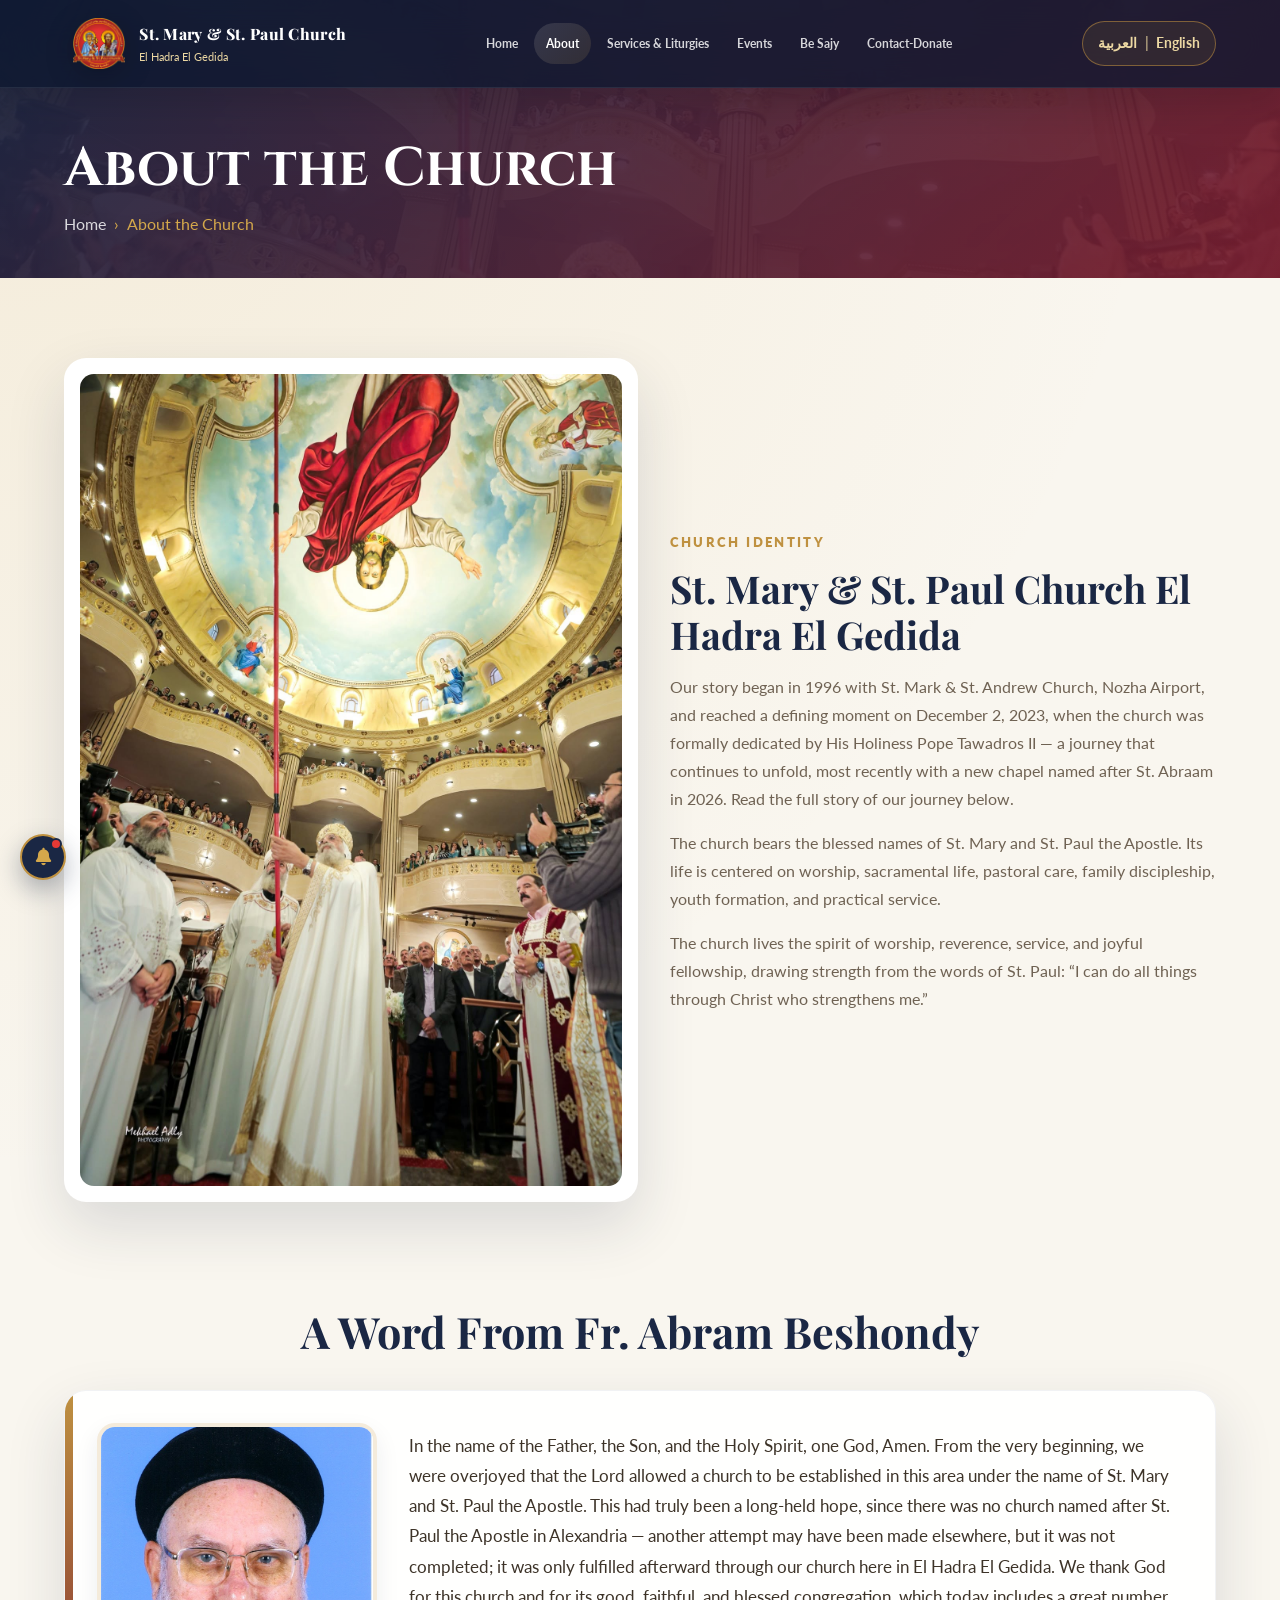
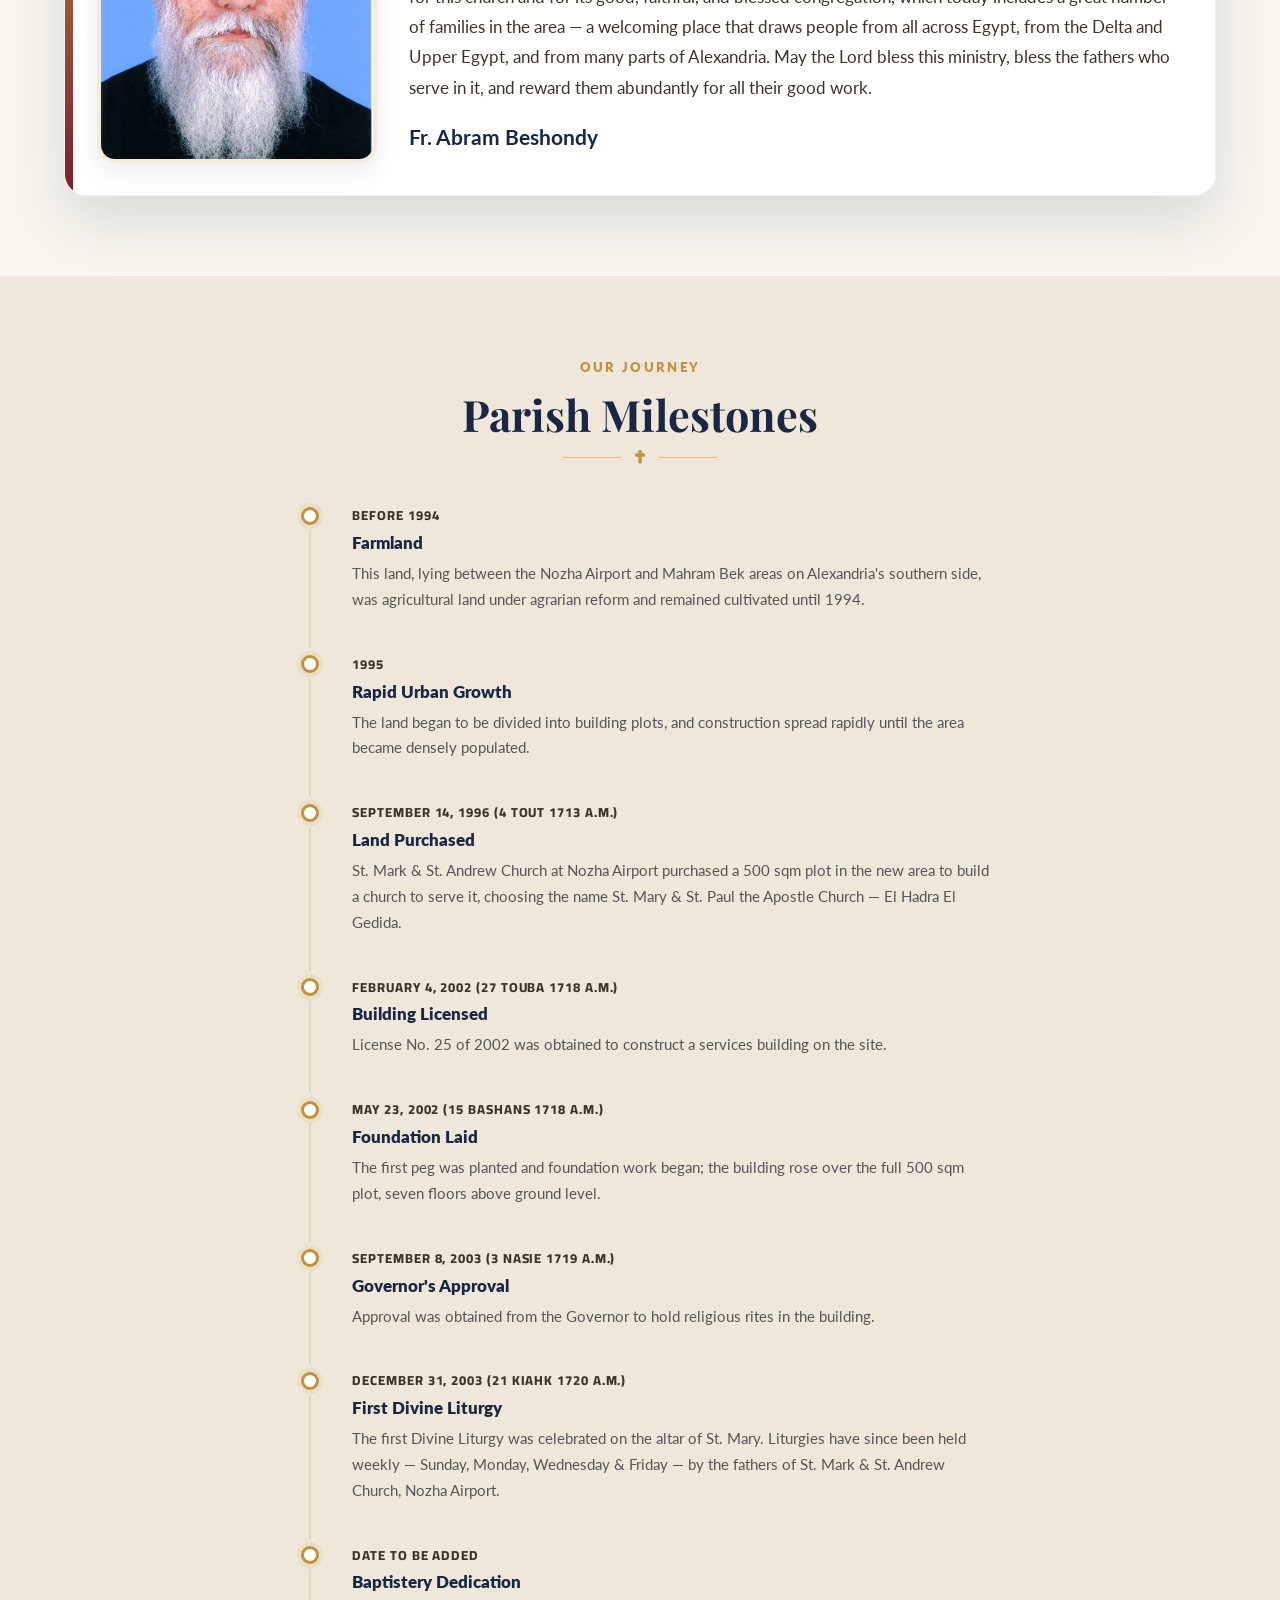
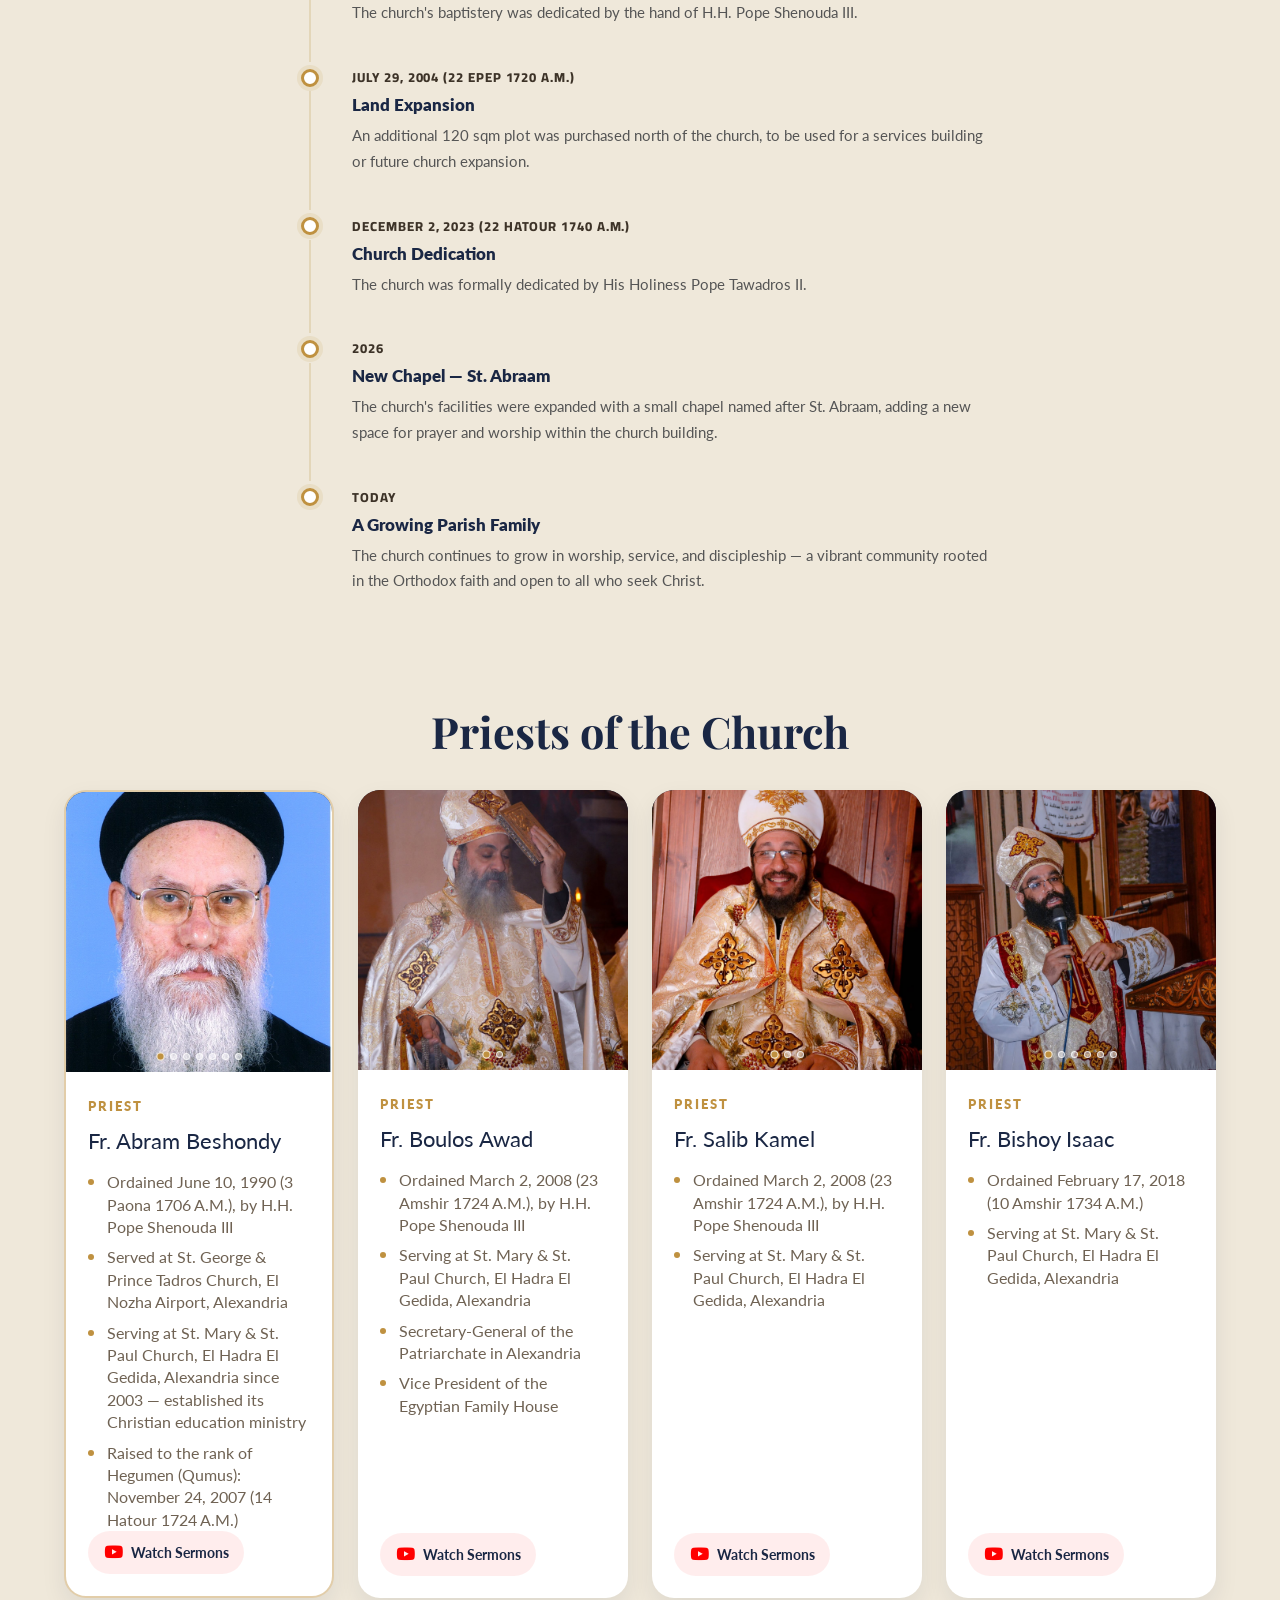
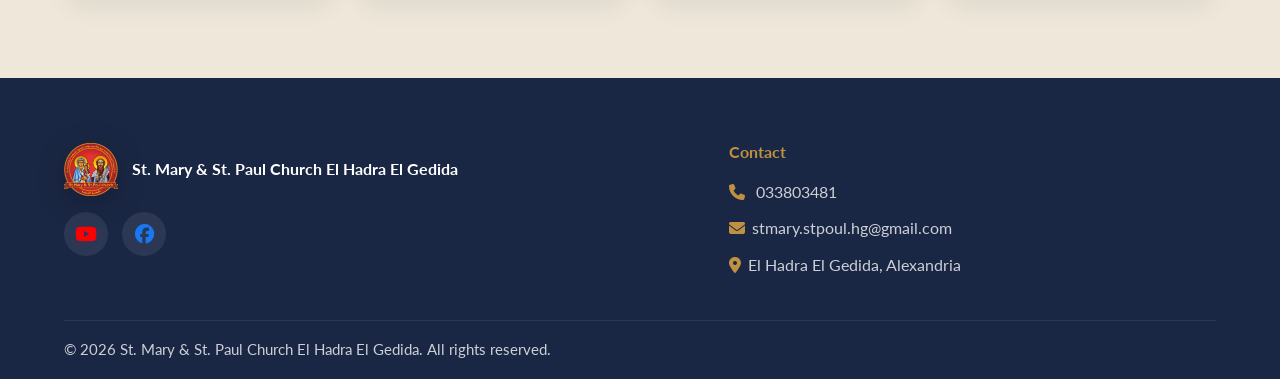
==== commit 492df162: "Add files via upload Signed-off-by: Earo <ewael8062@gmail.com>" ====
--- a/pages/about.html
+++ b/pages/about.html
@@ -25,7 +25,7 @@
     </a>
 
     <div class="nav-links">
-      <a href="../index.html" data-en="Home" data-ar="الرئيسية">Home</a><a href="about.html" class="active" data-en="About" data-ar="عن الكنيسة">About</a><a href="services.html" data-en="Services &amp; Liturgies" data-ar="القداسات والخدمات">Services &amp; Liturgies</a><a href="events.html" data-en="Events" data-ar="الفعاليات">Events</a><a href="be-sajy.html" data-en="Be Sajy" data-ar="بي ساجي">Be Sajy</a><a href="announcements.html" data-en="Announcements" data-ar="الإعلانات">Announcements</a><a href="gallery.html" data-en="Gallery" data-ar="المعرض">Gallery</a><a href="contact.html" data-en="Contact-Donate" data-ar="اتصل بنا-تبرع">Contact-Donate</a>
+      <a href="../index.html" data-en="Home" data-ar="الرئيسية">Home</a><a href="about.html" class="active" data-en="About" data-ar="عن الكنيسة">About</a><a href="services.html" data-en="Services &amp; Liturgies" data-ar="القداسات والخدمات">Services &amp; Liturgies</a><a href="events.html" data-en="Events" data-ar="الفعاليات">Events</a><a href="be-sajy.html" data-en="Be Sajy" data-ar="بي ساجي">Be Sajy</a><a href="contact.html" data-en="Contact-Donate" data-ar="اتصل بنا-تبرع">Contact-Donate</a>
     </div>
 
     <div class="nav-actions">
@@ -47,7 +47,7 @@
     <span class="sep">|</span>
     <span>English</span>
   </button>
-  <a href="../index.html" data-en="Home" data-ar="الرئيسية">Home</a><a href="about.html" class="active" data-en="About" data-ar="عن الكنيسة">About</a><a href="services.html" data-en="Services &amp; Liturgies" data-ar="القداسات والخدمات">Services &amp; Liturgies</a><a href="events.html" data-en="Events" data-ar="الفعاليات">Events</a><a href="be-sajy.html" data-en="Be Sajy" data-ar="بي ساجي">Be Sajy</a><a href="announcements.html" data-en="Announcements" data-ar="الإعلانات">Announcements</a><a href="gallery.html" data-en="Gallery" data-ar="المعرض">Gallery</a><a href="contact.html" data-en="Contact-Donate" data-ar="اتصل بنا-تبرع">Contact-Donate</a>
+  <a href="../index.html" data-en="Home" data-ar="الرئيسية">Home</a><a href="about.html" class="active" data-en="About" data-ar="عن الكنيسة">About</a><a href="services.html" data-en="Services &amp; Liturgies" data-ar="القداسات والخدمات">Services &amp; Liturgies</a><a href="events.html" data-en="Events" data-ar="الفعاليات">Events</a><a href="be-sajy.html" data-en="Be Sajy" data-ar="بي ساجي">Be Sajy</a><a href="contact.html" data-en="Contact-Donate" data-ar="اتصل بنا-تبرع">Contact-Donate</a>
 </div>
 
   
@@ -123,7 +123,7 @@
       <div class="tl-item reveal-up">
         <div class="tl-marker"><span class="tl-dot"></span><div class="tl-line"></div></div>
         <div class="tl-body">
-          <div class="tl-year" data-en="September 14, 1996" data-ar="١٤ سبتمبر ١٩٩٦">September 14, 1996</div>
+          <div class="tl-year" data-en="September 14, 1996 (4 Tout 1713 A.M.)" data-ar="١٤ سبتمبر ١٩٩٦م - ٤ توت ١٧١٣ش">September 14, 1996 (4 Tout 1713 A.M.)</div>
           <div class="tl-title" data-en="Land Purchased" data-ar="شراء الأرض">Land Purchased</div>
           <div class="tl-text" data-en="St. Mark &amp; St. Andrew Church at Nozha Airport purchased a 500 sqm plot in the new area to build a church to serve it, choosing the name St. Mary &amp; St. Paul the Apostle Church — El Hadra El Gedida." data-ar="قامت كنيسة مارجرجس والأميرتادرس بمطار النزهة بشراء قطعة أرض مساحتها ٥٠٠ م٢ في المنطقة الجديدة لإنشاء كنيسة تخدمها، وتم اختيار اسم كنيسة السيدة العذراء والقديس بولس الرسول - بالحضرة الجديدة.">St. Mark &amp; St. Andrew Church at Nozha Airport purchased a 500 sqm plot in the new area to build a church to serve it, choosing the name St. Mary &amp; St. Paul the Apostle Church — El Hadra El Gedida.</div>
         </div>
@@ -132,7 +132,7 @@
       <div class="tl-item reveal-up">
         <div class="tl-marker"><span class="tl-dot"></span><div class="tl-line"></div></div>
         <div class="tl-body">
-          <div class="tl-year" data-en="February 4, 2002" data-ar="٤ فبراير ٢٠٠٢">February 4, 2002</div>
+          <div class="tl-year" data-en="February 4, 2002 (27 Touba 1718 A.M.)" data-ar="٤ فبراير ٢٠٠٢م - ٢٧ طوبة ١٧١٨ش">February 4, 2002 (27 Touba 1718 A.M.)</div>
           <div class="tl-title" data-en="Building Licensed" data-ar="الحصول على ترخيص البناء">Building Licensed</div>
           <div class="tl-text" data-en="License No. 25 of 2002 was obtained to construct a services building on the site." data-ar="تم الحصول على الترخيص رقم ٢٥ لسنة ٢٠٠٢ لإنشاء مبنى خدمات.">License No. 25 of 2002 was obtained to construct a services building on the site.</div>
         </div>
@@ -141,7 +141,7 @@
       <div class="tl-item reveal-up">
         <div class="tl-marker"><span class="tl-dot"></span><div class="tl-line"></div></div>
         <div class="tl-body">
-          <div class="tl-year" data-en="May 23, 2002" data-ar="٢٣ مايو ٢٠٠٢">May 23, 2002</div>
+          <div class="tl-year" data-en="May 23, 2002 (15 Bashans 1718 A.M.)" data-ar="٢٣ مايو ٢٠٠٢م - ١٥ بشنس ١٧١٨ش">May 23, 2002 (15 Bashans 1718 A.M.)</div>
           <div class="tl-title" data-en="Foundation Laid" data-ar="وضع حجر الأساس">Foundation Laid</div>
           <div class="tl-text" data-en="The first peg was planted and foundation work began; the building rose over the full 500 sqm plot, seven floors above ground level." data-ar="تم زرع أول خازوق وبدأ العمل في الأساسات والقواعد والأعمدة، وأُقيم المبنى بالكامل على مساحة الأرض (٥٠٠ م٢) على سبعة أدوار علوية.">The first peg was planted and foundation work began; the building rose over the full 500 sqm plot, seven floors above ground level.</div>
         </div>
@@ -150,7 +150,7 @@
       <div class="tl-item reveal-up">
         <div class="tl-marker"><span class="tl-dot"></span><div class="tl-line"></div></div>
         <div class="tl-body">
-          <div class="tl-year" data-en="September 8, 2003" data-ar="٨ سبتمبر ٢٠٠٣">September 8, 2003</div>
+          <div class="tl-year" data-en="September 8, 2003 (3 Nasie 1719 A.M.)" data-ar="٨ سبتمبر ٢٠٠٣م - ٣ النسئ ١٧١٩ش">September 8, 2003 (3 Nasie 1719 A.M.)</div>
           <div class="tl-title" data-en="Governor's Approval" data-ar="موافقة المحافظة">Governor's Approval</div>
           <div class="tl-text" data-en="Approval was obtained from the Governor to hold religious rites in the building." data-ar="تم الحصول على موافقة السيد المحافظ على إقامة الشعائر الدينية بالمبنى.">Approval was obtained from the Governor to hold religious rites in the building.</div>
         </div>
@@ -159,7 +159,7 @@
       <div class="tl-item reveal-up">
         <div class="tl-marker"><span class="tl-dot"></span><div class="tl-line"></div></div>
         <div class="tl-body">
-          <div class="tl-year" data-en="December 31, 2003" data-ar="٣١ ديسمبر ٢٠٠٣">December 31, 2003</div>
+          <div class="tl-year" data-en="December 31, 2003 (21 Kiahk 1720 A.M.)" data-ar="٣١ ديسمبر ٢٠٠٣م - ٢١ كيهك ١٧٢٠ش">December 31, 2003 (21 Kiahk 1720 A.M.)</div>
           <div class="tl-title" data-en="First Divine Liturgy" data-ar="أول قداس إلهي">First Divine Liturgy</div>
           <div class="tl-text" data-en="The first Divine Liturgy was celebrated on the altar of St. Mary. Liturgies have since been held weekly — Sunday, Monday, Wednesday &amp; Friday — by the fathers of St. Mark &amp; St. Andrew Church, Nozha Airport." data-ar="أُقيم أول قداس إلهي في هذه الكنيسة على مذبح السيدة العذراء، وتُقام القداسات أسبوعيًا أيام الأحد والاثنين والأربعاء والجمعة بواسطة آباء كهنة كنيسة مارجرجس والأميرتادرس بمطار النزهة.">The first Divine Liturgy was celebrated on the altar of St. Mary. Liturgies have since been held weekly — Sunday, Monday, Wednesday &amp; Friday — by the fathers of St. Mark &amp; St. Andrew Church, Nozha Airport.</div>
         </div>
@@ -177,7 +177,7 @@
       <div class="tl-item reveal-up">
         <div class="tl-marker"><span class="tl-dot"></span><div class="tl-line"></div></div>
         <div class="tl-body">
-          <div class="tl-year" data-en="July 29, 2004" data-ar="٢٩ يوليو ٢٠٠٤">July 29, 2004</div>
+          <div class="tl-year" data-en="July 29, 2004 (22 Epep 1720 A.M.)" data-ar="٢٩ يوليو ٢٠٠٤م - ٢٢ أبيب ١٧٢٠ش">July 29, 2004 (22 Epep 1720 A.M.)</div>
           <div class="tl-title" data-en="Land Expansion" data-ar="توسعة الأرض">Land Expansion</div>
           <div class="tl-text" data-en="An additional 120 sqm plot was purchased north of the church, to be used for a services building or future church expansion." data-ar="تم شراء قطعة أرض إضافية مساحتها ١٢٠ م٢ بحري الكنيسة، لإقامة مبنى خدمات عليها أو توسيع الكنيسة مستقبلاً.">An additional 120 sqm plot was purchased north of the church, to be used for a services building or future church expansion.</div>
         </div>
@@ -243,10 +243,10 @@
           <span class="clergy-role" data-en="Priest" data-ar="كاهن">Priest</span>
           <div class="clergy-name" data-en="Fr. Abram Beshondy" data-ar="أبونا أبرام بشندي">Fr. Abram Beshondy</div>
           <ul class="clergy-bio-list">
-            <li data-en="Ordained June 10, 1990, by H.H. Pope Shenouda III" data-ar="تاريخ الرسامة: 10 يونيو 1990 م، بيد قداسة البابا شنودة الثالث">Ordained June 10, 1990, by H.H. Pope Shenouda III</li>
+            <li data-en="Ordained June 10, 1990 (3 Paona 1706 A.M.), by H.H. Pope Shenouda III" data-ar="تاريخ الرسامة: 10 يونيو 1990 م (3 بؤونة 1706 ش)، بيد قداسة البابا شنودة الثالث">Ordained June 10, 1990 (3 Paona 1706 A.M.), by H.H. Pope Shenouda III</li>
             <li data-en="Served at St. George &amp; Prince Tadros Church, El Nozha Airport, Alexandria" data-ar="خدم في كنيسة الشهيد مار جرجس والأمير تادرس، مطار النزهة، الإسكندرية">Served at St. George &amp; Prince Tadros Church, El Nozha Airport, Alexandria</li>
             <li data-en="Serving at St. Mary &amp; St. Paul Church, El Hadra El Gedida, Alexandria since 2003 &mdash; established its Christian education ministry" data-ar="يخدم في كنيسة العذراء مريم والقديس بولس، الحضرة الجديدة، الإسكندرية منذ 2003 - أسس خدمة التربية الكنسية بالكنيسة">Serving at St. Mary &amp; St. Paul Church, El Hadra El Gedida, Alexandria since 2003 &mdash; established its Christian education ministry</li>
-            <li data-en="Raised to the rank of Hegumen (Qumus): November 24, 2007" data-ar="تاريخ القمصية: 24 نوفمبر 2007 م">Raised to the rank of Hegumen (Qumus): November 24, 2007</li>
+            <li data-en="Raised to the rank of Hegumen (Qumus): November 24, 2007 (14 Hatour 1724 A.M.)" data-ar="تاريخ القمصية: 24 نوفمبر 2007 م (14 هاتور 1724 ش)">Raised to the rank of Hegumen (Qumus): November 24, 2007 (14 Hatour 1724 A.M.)</li>
           </ul>
           <a class="clergy-sermon" href="https://www.youtube.com/watch?v=RUzJAqiiWrI" target="_blank" rel="noopener" aria-label="Watch sermons"><i class="fa-brands fa-youtube"></i><span data-en="Watch Sermons" data-ar="شاهد العظات">Watch Sermons</span></a>
         </div>
@@ -265,7 +265,7 @@
           <span class="clergy-role" data-en="Priest" data-ar="كاهن">Priest</span>
           <div class="clergy-name" data-en="Fr. Boulos Awad" data-ar="أبونا بولس عوض">Fr. Boulos Awad</div>
           <ul class="clergy-bio-list">
-            <li data-en="Ordained March 2, 2008, by H.H. Pope Shenouda III" data-ar="تاريخ الرسامة: 2 مارس 2008 م، بيد قداسة البابا شنودة الثالث">Ordained March 2, 2008, by H.H. Pope Shenouda III</li>
+            <li data-en="Ordained March 2, 2008 (23 Amshir 1724 A.M.), by H.H. Pope Shenouda III" data-ar="تاريخ الرسامة: 2 مارس 2008 م (23 أمشير 1724 ش)، بيد قداسة البابا شنودة الثالث">Ordained March 2, 2008 (23 Amshir 1724 A.M.), by H.H. Pope Shenouda III</li>
             <li data-en="Serving at St. Mary &amp; St. Paul Church, El Hadra El Gedida, Alexandria" data-ar="يخدم في كنيسة العذراء مريم والقديس بولس، الحضرة الجديدة، الإسكندرية">Serving at St. Mary &amp; St. Paul Church, El Hadra El Gedida, Alexandria</li>
             <li data-en="Secretary-General of the Patriarchate in Alexandria" data-ar="سكرتير عام البطريركية بالإسكندرية">Secretary-General of the Patriarchate in Alexandria</li>
             <li data-en="Vice President of the Egyptian Family House" data-ar="نائب رئيس بيت العائلة المصرية">Vice President of the Egyptian Family House</li>
@@ -289,7 +289,7 @@
           <span class="clergy-role" data-en="Priest" data-ar="كاهن">Priest</span>
           <div class="clergy-name" data-en="Fr. Salib Kamel" data-ar="أبونا صليب كامل">Fr. Salib Kamel</div>
           <ul class="clergy-bio-list">
-            <li data-en="Ordained March 2, 2008, by H.H. Pope Shenouda III" data-ar="تاريخ الرسامة: 2 مارس 2008 م، بيد قداسة البابا شنودة الثالث">Ordained March 2, 2008, by H.H. Pope Shenouda III</li>
+            <li data-en="Ordained March 2, 2008 (23 Amshir 1724 A.M.), by H.H. Pope Shenouda III" data-ar="تاريخ الرسامة: 2 مارس 2008 م (23 أمشير 1724 ش)، بيد قداسة البابا شنودة الثالث">Ordained March 2, 2008 (23 Amshir 1724 A.M.), by H.H. Pope Shenouda III</li>
             <li data-en="Serving at St. Mary &amp; St. Paul Church, El Hadra El Gedida, Alexandria" data-ar="يخدم في كنيسة العذراء مريم والقديس بولس، الحضرة الجديدة، الإسكندرية">Serving at St. Mary &amp; St. Paul Church, El Hadra El Gedida, Alexandria</li>
           </ul>
           <a class="clergy-sermon" href="https://www.youtube.com/watch?v=OdsekL3yeto" target="_blank" rel="noopener" aria-label="Watch sermons"><i class="fa-brands fa-youtube"></i><span data-en="Watch Sermons" data-ar="شاهد العظات">Watch Sermons</span></a>
@@ -317,7 +317,7 @@
           <span class="clergy-role" data-en="Priest" data-ar="كاهن">Priest</span>
           <div class="clergy-name" data-en="Fr. Bishoy Isaac" data-ar="أبونا بيشوي إسحاق">Fr. Bishoy Isaac</div>
           <ul class="clergy-bio-list">
-            <li data-en="Ordained February 17, 2018" data-ar="تاريخ الرسامة: 17 فبراير 2018 م">Ordained February 17, 2018</li>
+            <li data-en="Ordained February 17, 2018 (10 Amshir 1734 A.M.)" data-ar="تاريخ الرسامة: 17 فبراير 2018 م (10 أمشير 1734 ش)">Ordained February 17, 2018 (10 Amshir 1734 A.M.)</li>
             <li data-en="Serving at St. Mary &amp; St. Paul Church, El Hadra El Gedida, Alexandria" data-ar="يخدم في كنيسة العذراء مريم والقديس بولس، الحضرة الجديدة، الإسكندرية">Serving at St. Mary &amp; St. Paul Church, El Hadra El Gedida, Alexandria</li>
           </ul>
           <a class="clergy-sermon" href="https://www.youtube.com/watch?v=7JCJN152cYY" target="_blank" rel="noopener" aria-label="Watch sermons"><i class="fa-brands fa-youtube"></i><span data-en="Watch Sermons" data-ar="شاهد العظات">Watch Sermons</span></a>
@@ -327,18 +327,7 @@
   </div>
 </section>
 
-<section class="section">
-  <div class="container">
-    <div class="sec-hd">
-      <span class="eyebrow" data-en="Church Verse" data-ar="شعار الكنيسة">Church Verse</span>
-      <h2 data-en="A Pauline Verse for the Church" data-ar="آية مرتبطة بالقديس بولس">A Pauline Verse for the Church</h2>
-    </div>
-    <div class="info-box tc">
-      <p class="sc-text dark-text" data-en="&amp;quot;I can do all things through Christ who strengthens me.&amp;quot;" data-ar="«أستطيع كل شيء في المسيح الذي يقوّيني»">“I can do all things through Christ who strengthens me.”</p>
-      <div class="sc-ref dark-ref" data-en="Philippians 4:13" data-ar="فيلبي ٤:١٣">Philippians 4:13</div>
-    </div>
-  </div>
-</section>
+
 
   
 <footer id="footer">
--- a/css/styles.css
+++ b/css/styles.css
@@ -637,7 +637,7 @@
 html[dir="rtl"] .hero-actions,
 html[dir="rtl"] .foot-bottom{direction:rtl}
 html[dir="rtl"] .contact-list i{margin-inline-end:0;margin-inline-start:.45rem}
-html[dir="rtl"] .breadcrumb{flex-direction:row-reverse}
+html[dir="rtl"] .breadcrumb > span:nth-child(2){display:inline-block;transform:scaleX(-1)}
 
 /* Responsive */
 @media (max-width:1080px){
@@ -897,3 +897,68 @@
   .subject-filters{gap:.45rem}
   .subject-filter{padding:.45rem .85rem;font-size:.8rem}
 }
+
+/* Disable Text Selection and Copying across the whole site */
+body {
+  -webkit-user-select: none; /* Safari */
+  -moz-user-select: none;    /* Firefox */
+  -ms-user-select: none;     /* IE / Edge */
+  user-select: none;         /* Standard Syntax */
+}
+
+/* Allow selection inside input boxes or textareas if needed */
+input, textarea {
+  -webkit-user-select: auto;
+  -moz-user-select: auto;
+  -ms-user-select: auto;
+  user-select: auto;
+}
+
+
+
+/* Clergy: stacked on phones only */
+@media (max-width:640px){
+  .clergy-grid{grid-template-columns:1fr;gap:1.25rem}
+  .clergy-media{height:320px}
+  .clergy-img{object-position:center top}
+  .clergy-body{padding:1.25rem}
+  .clergy-name{font-size:1.25rem}
+}
+
+/* Verse of the day */
+.hero-verse{max-width:760px;margin:0 auto 2rem}
+.hv-label{display:inline-flex;align-items:center;gap:.7rem;color:var(--gold-2);font-weight:800;letter-spacing:.14em;font-size:.82rem;text-transform:uppercase;margin-bottom:.7rem}
+html[lang="ar"] .hv-label{letter-spacing:0;font-size:.95rem}
+.hv-label::before,.hv-label::after{content:'';width:30px;height:1px;background:var(--gold-2);opacity:.75}
+.hv-text{color:rgba(255,255,255,.93);font-size:clamp(1.05rem,2vw,1.3rem);line-height:1.8;font-family:"Playfair Display",serif}
+html[lang="ar"] .hv-text{font-family:"Amiri","Cairo",serif;font-size:clamp(1.2rem,2.4vw,1.5rem);line-height:1.9}
+.hv-ref{margin-top:.55rem;color:var(--gold-soft);font-weight:700;font-size:.95rem}
+
+/* Urgent announcements icon (all pages) */
+.ann-fab{position:fixed;left:20px;bottom:20px;z-index:990;width:46px;height:46px;border-radius:50%;display:flex;align-items:center;justify-content:center;background:var(--navy);color:var(--gold-2);font-size:1.1rem;border:2px solid var(--gold);box-shadow:0 10px 26px rgba(26,39,68,.35)}
+.ann-fab .ann-dot{position:absolute;top:2px;inset-inline-end:2px;width:12px;height:12px;border-radius:50%;background:#e53935;border:2px solid var(--navy)}
+.ann-panel{position:fixed;left:20px;bottom:78px;z-index:991;width:min(92vw,420px);max-height:60vh;overflow:auto;display:none;background:#fff;border-radius:18px;box-shadow:0 24px 60px rgba(7,12,25,.35);border-top:4px solid #e53935}
+.ann-panel.open{display:block}
+.ann-panel-head{display:flex;align-items:center;justify-content:space-between;padding:.9rem 1.1rem .2rem}
+.ann-badge{background:#e53935;color:#fff;font-weight:800;font-size:.78rem;padding:.15rem .7rem;border-radius:999px}
+.ann-close{color:var(--muted);font-size:1.1rem;width:32px;height:32px;border-radius:50%}
+.ann-item{padding:.4rem 1.1rem 1.1rem}
+.ann-item-date{font-size:.8rem;color:#888;margin-bottom:.25rem}
+.ann-item-title{font-weight:800;color:var(--navy);font-size:1.05rem;line-height:1.5;margin-bottom:.35rem}
+.ann-item-text{color:var(--muted);font-size:.93rem;line-height:1.75}
+
+/* Gallery overlay (opened from the home page) */
+.gallery-overlay{position:fixed;inset:0;z-index:1100;display:none;flex-direction:column;background:#0e1529}
+.gallery-overlay.open{display:flex}
+.go-head{display:flex;align-items:center;justify-content:space-between;gap:1rem;padding:.8rem 1rem;border-bottom:1px solid rgba(255,255,255,.12);color:#fff}
+.go-title{font-weight:800;font-size:1.15rem}
+.go-close{width:40px;height:40px;border-radius:50%;background:rgba(255,255,255,.12);color:#fff;font-size:1.1rem}
+.go-body{flex:1;overflow-y:auto;padding:1rem}
+.g-grid{display:grid;grid-template-columns:repeat(3,minmax(0,1fr));gap:.7rem;max-width:960px;margin:0 auto}
+.g-grid .gallery-card{border-radius:12px;overflow:hidden;background:#222;aspect-ratio:1/1;box-shadow:none}
+.g-grid .gallery-card:hover{transform:none;box-shadow:none}
+.g-grid .gallery-card img{width:100%;height:100%;object-fit:cover;border-radius:0;background:#222}
+@media (max-width:640px){.go-body{padding:.5rem}.g-grid{gap:.3rem}.g-grid .gallery-card{border-radius:6px}}
+
+/* keep the OneSignal bell (if shown) above the announcements icon */
+#onesignal-bell-container,.onesignal-bell-launcher{bottom:84px !important}
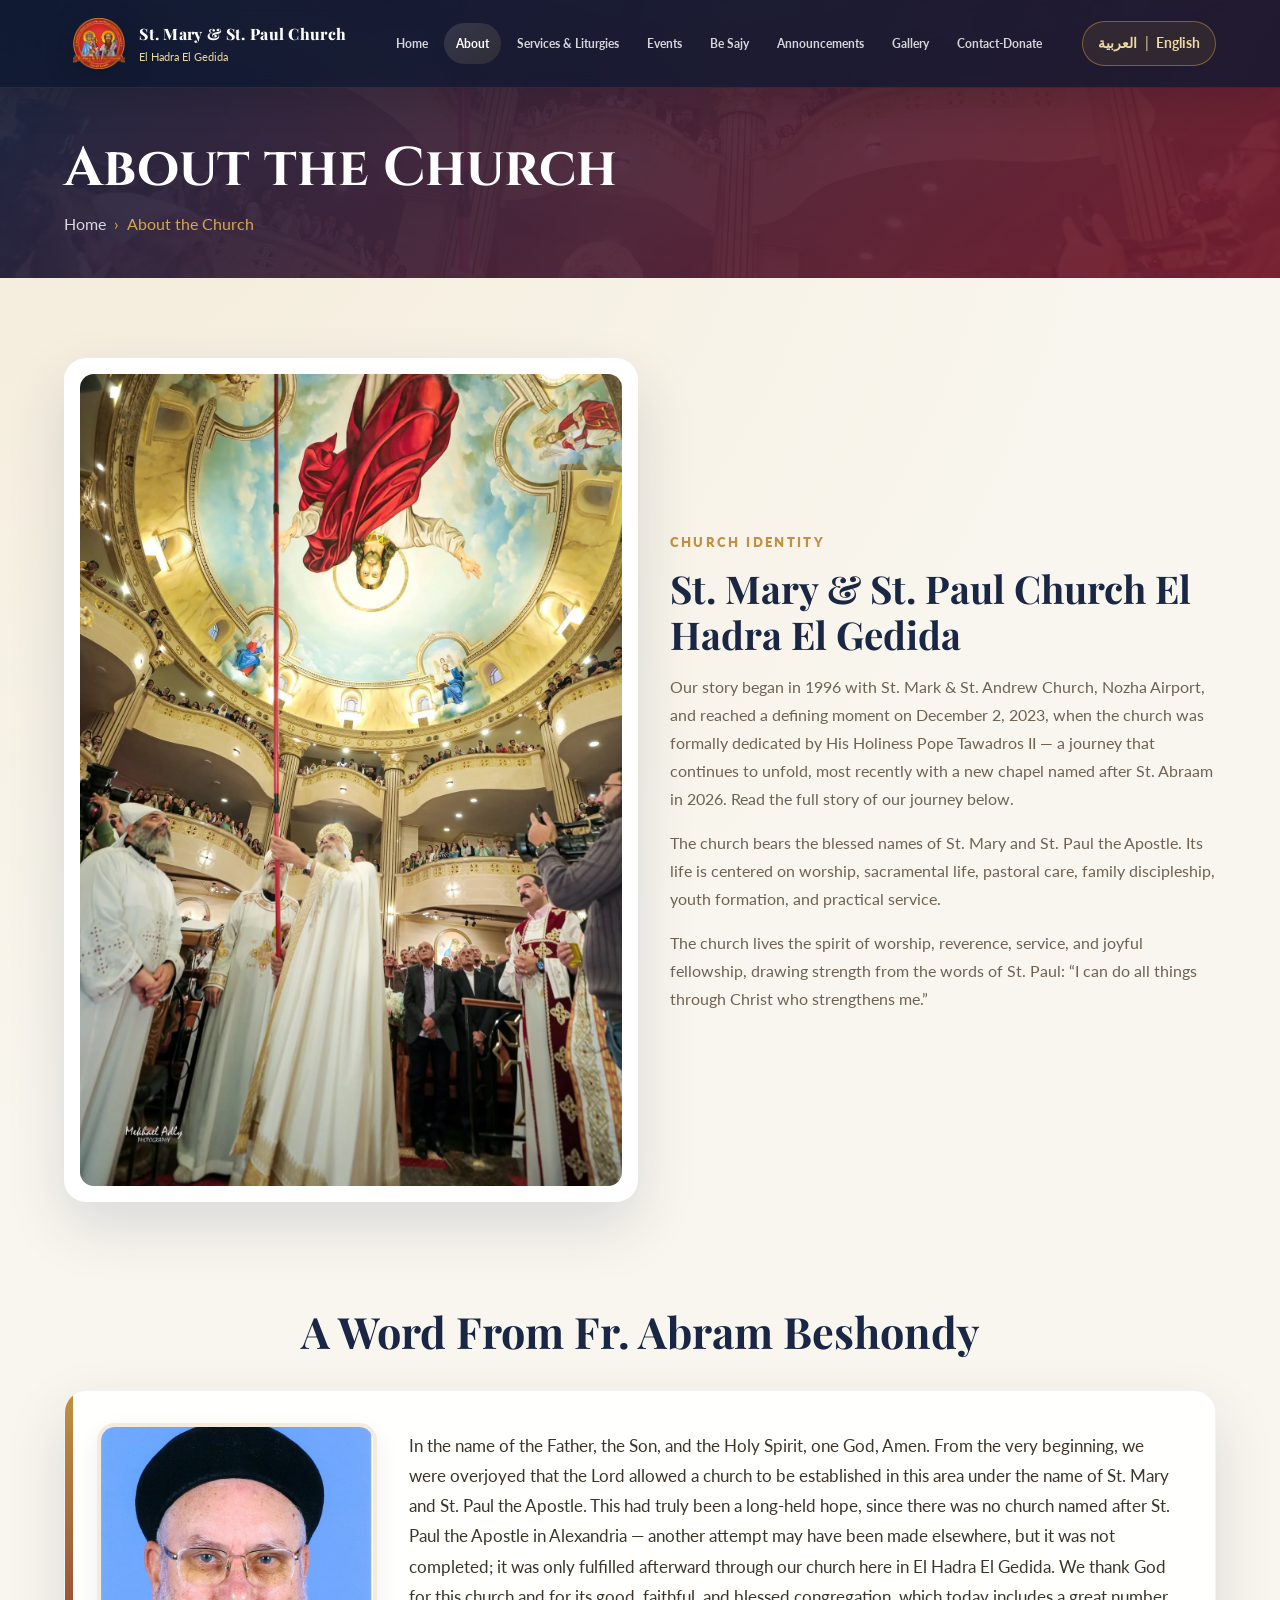
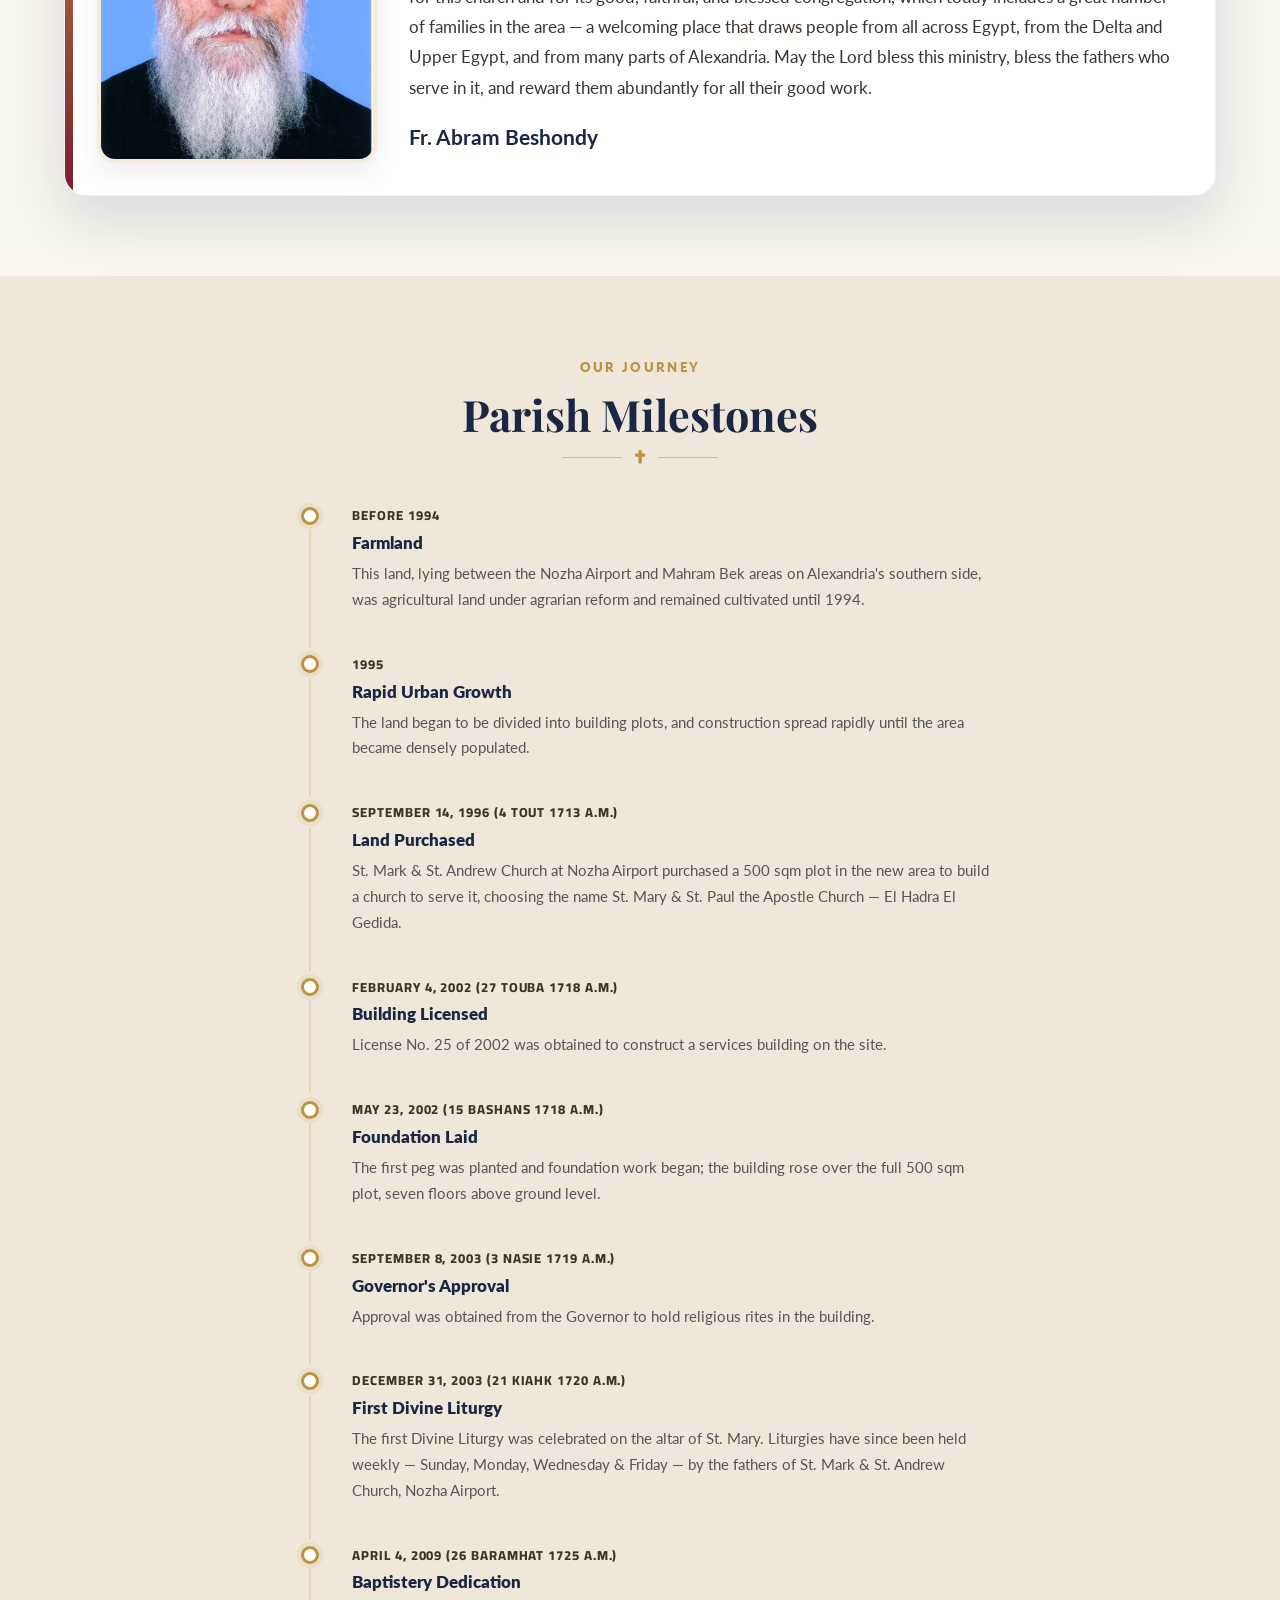
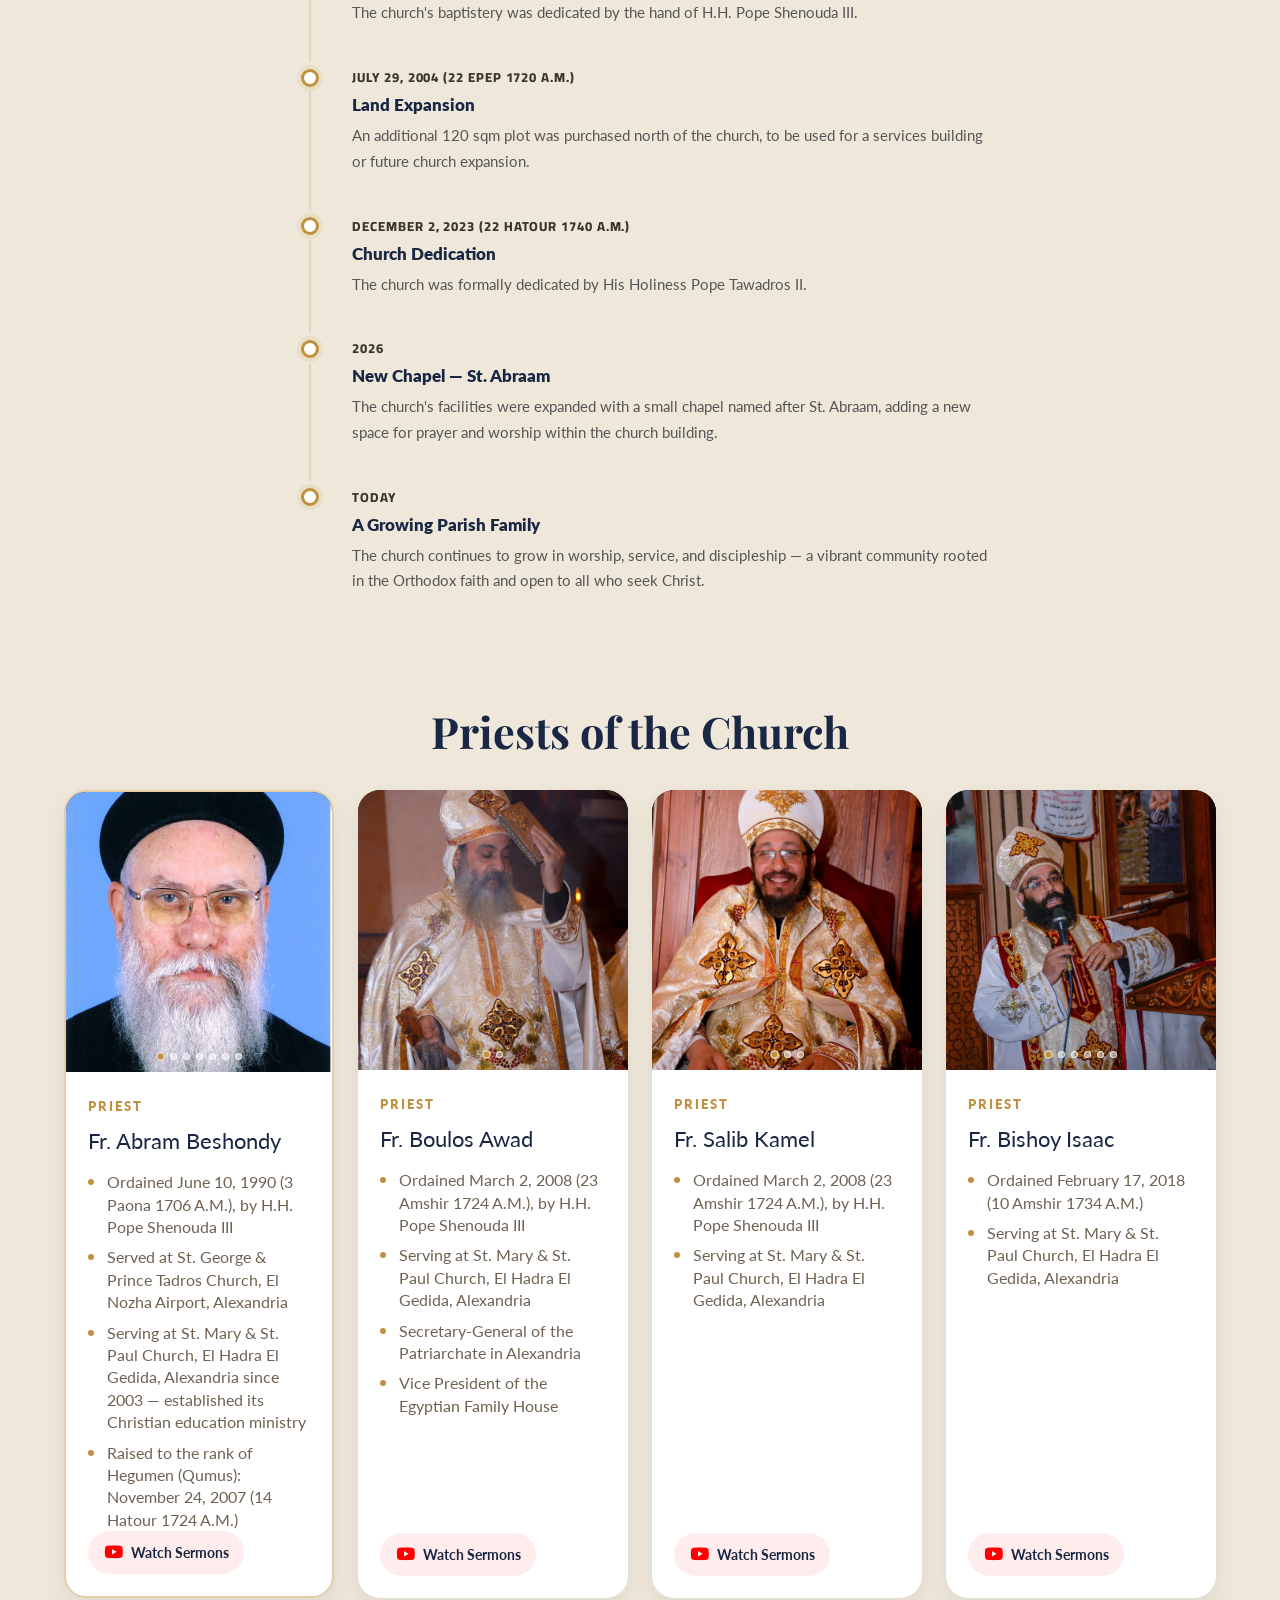
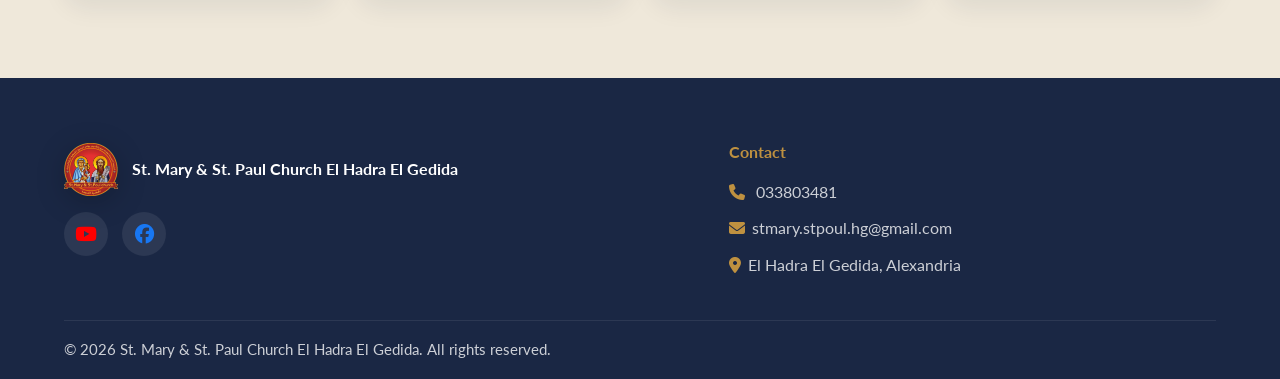
==== commit ab514009: "Add files via upload Signed-off-by: Earo <ewael8062@gmail.com>" ====
--- a/pages/about.html
+++ b/pages/about.html
@@ -5,7 +5,7 @@
   <meta name="viewport" content="width=device-width, initial-scale=1.0" />
   <meta name="description" content="About St. Mary &amp; St. Paul Church  El Hadra El Gedida, its identity, mission, values, and church verse." />
   <title>About - St. Mary &amp; St. Paul Church  El Hadra El Gedida</title>
-  <link rel="icon" type="image/png" href="../assets/church-logo.png" />
+  <link rel="icon" type="image/webp" href="../assets/church-logo.webp" />
   <link rel="preconnect" href="https://fonts.googleapis.com" />
   <link rel="preconnect" href="https://fonts.gstatic.com" crossorigin />
   <link href="https://fonts.googleapis.com/css2?family=Amiri:ital,wght@0,400;0,700;1,400&family=Cairo:wght@400;600;700;800&family=Cinzel:wght@400;600;700&family=Playfair+Display:wght@400;600;700&family=Lato:wght@300;400;700&display=swap" rel="stylesheet" />
@@ -17,7 +17,7 @@
 <nav id="nav">
   <div class="nav-inner">
     <a href="../index.html" class="nav-brand">
-      <img src="../assets/church-logo.png" alt="Church logo" class="brand-logo" />
+      <img src="../assets/church-logo.webp" alt="Church logo" class="brand-logo" />
       <div>
         <div class="brand-name" data-en="St. Mary &amp; St. Paul Church " data-ar="كنيسة السيدة العذراء والقديس بولس الرسول">St. Mary &amp; St. Paul Church </div>
         <div class="brand-sub" data-en="El Hadra El Gedida" data-ar="الحضرة الجديدة">El Hadra El Gedida</div>
@@ -25,7 +25,7 @@
     </a>
 
     <div class="nav-links">
-      <a href="../index.html" data-en="Home" data-ar="الرئيسية">Home</a><a href="about.html" class="active" data-en="About" data-ar="عن الكنيسة">About</a><a href="services.html" data-en="Services &amp; Liturgies" data-ar="القداسات والخدمات">Services &amp; Liturgies</a><a href="events.html" data-en="Events" data-ar="الفعاليات">Events</a><a href="be-sajy.html" data-en="Be Sajy" data-ar="بي ساجي">Be Sajy</a><a href="contact.html" data-en="Contact-Donate" data-ar="اتصل بنا-تبرع">Contact-Donate</a>
+      <a href="../index.html" data-en="Home" data-ar="الرئيسية">Home</a><a href="about.html" class="active" data-en="About" data-ar="عن الكنيسة">About</a><a href="services.html" data-en="Services &amp; Liturgies" data-ar="القداسات والخدمات">Services &amp; Liturgies</a><a href="events.html" data-en="Events" data-ar="الفعاليات">Events</a><a href="be-sajy.html" data-en="Be Sajy" data-ar="بي ساجي">Be Sajy</a><a href="announcements.html" data-en="Announcements" data-ar="الإعلانات">Announcements</a><a href="gallery.html" data-en="Gallery" data-ar="المعرض">Gallery</a><a href="contact.html" data-en="Contact-Donate" data-ar="اتصل بنا-تبرع">Contact-Donate</a>
     </div>
 
     <div class="nav-actions">
@@ -47,7 +47,7 @@
     <span class="sep">|</span>
     <span>English</span>
   </button>
-  <a href="../index.html" data-en="Home" data-ar="الرئيسية">Home</a><a href="about.html" class="active" data-en="About" data-ar="عن الكنيسة">About</a><a href="services.html" data-en="Services &amp; Liturgies" data-ar="القداسات والخدمات">Services &amp; Liturgies</a><a href="events.html" data-en="Events" data-ar="الفعاليات">Events</a><a href="be-sajy.html" data-en="Be Sajy" data-ar="بي ساجي">Be Sajy</a><a href="contact.html" data-en="Contact-Donate" data-ar="اتصل بنا-تبرع">Contact-Donate</a>
+  <a href="../index.html" data-en="Home" data-ar="الرئيسية">Home</a><a href="about.html" class="active" data-en="About" data-ar="عن الكنيسة">About</a><a href="services.html" data-en="Services &amp; Liturgies" data-ar="القداسات والخدمات">Services &amp; Liturgies</a><a href="events.html" data-en="Events" data-ar="الفعاليات">Events</a><a href="be-sajy.html" data-en="Be Sajy" data-ar="بي ساجي">Be Sajy</a><a href="announcements.html" data-en="Announcements" data-ar="الإعلانات">Announcements</a><a href="gallery.html" data-en="Gallery" data-ar="المعرض">Gallery</a><a href="contact.html" data-en="Contact-Donate" data-ar="اتصل بنا-تبرع">Contact-Donate</a>
 </div>
 
   
@@ -62,7 +62,7 @@
   <div class="container">
     <div class="hist-grid hist-grid--compact">
       <div class="image-card">
-        <img src="../assets/iconostasis-dedication.jpg" alt="Church interior and iconostasis" class="hist-img" />
+        <img src="../assets/iconostasis-dedication.webp" alt="Church interior and iconostasis" class="hist-img" />
       </div>
       <div class="hist-text">
         <span class="eyebrow" data-en="Church Identity" data-ar="هوية الكنيسة">Church Identity</span>
@@ -82,7 +82,7 @@
     </div>
 
     <div class="welcome-card reveal-up">
-      <img src="../assets/fr-abram-new-1.jpg" alt="Fr. Abram Beshondy" class="welcome-photo" />
+      <img src="../assets/fr-abram-new-1.webp" alt="Fr. Abram Beshondy" class="welcome-photo" />
       <div>
         <p class="welcome-quote" data-en="In the name of the Father, the Son, and the Holy Spirit, one God, Amen. From the very beginning, we were overjoyed that the Lord allowed a church to be established in this area under the name of St. Mary and St. Paul the Apostle. This had truly been a long-held hope, since there was no church named after St. Paul the Apostle in Alexandria &mdash; another attempt may have been made elsewhere, but it was not completed; it was only fulfilled afterward through our church here in El Hadra El Gedida. We thank God for this church and for its good, faithful, and blessed congregation, which today includes a great number of families in the area &mdash; a welcoming place that draws people from all across Egypt, from the Delta and Upper Egypt, and from many parts of Alexandria. May the Lord bless this ministry, bless the fathers who serve in it, and reward them abundantly for all their good work." data-ar="بسم الاب و الابن و الروح القدس الله واحد امين.في البدايه احنا فرحانين اوي ان ربنا سمح ان يبقي في كنيسه في المنطقه هنا باسم السيده العذراء و القديس بولس الرسول و دي كانت امنيه الحقيقه من زمان لان مكنش في كنايس باسم بولس الرسول في اسكندريه يمكن كان في كنيسه تانيه و محصلش انها تمت لكت تمت بعد الكنيسه بتاعتنا هنا في الحضره الجديده . فنشكر ربنا  ان في كنيسه و في شعب طيب و وفي ومبارك و يعتبر عدد كبير اوي اوي من اسر موجوده في المنطقه لانها منطقه جاذبه مش طارده و جاذبه ناس كتير اوي من كل مصر وجه بحري و وجه قبلي و من مناطق كتير في اسكندريه فربنا يبارك و يبارك في الخدمه و في الاباء اللي بيشتغلو فيها و يعوضهم كل خير.">In the name of the Father, the Son, and the Holy Spirit, one God, Amen. From the very beginning, we were overjoyed that the Lord allowed a church to be established in this area under the name of St. Mary and St. Paul the Apostle. This had truly been a long-held hope, since there was no church named after St. Paul the Apostle in Alexandria &mdash; another attempt may have been made elsewhere, but it was not completed; it was only fulfilled afterward through our church here in El Hadra El Gedida. We thank God for this church and for its good, faithful, and blessed congregation, which today includes a great number of families in the area &mdash; a welcoming place that draws people from all across Egypt, from the Delta and Upper Egypt, and from many parts of Alexandria. May the Lord bless this ministry, bless the fathers who serve in it, and reward them abundantly for all their good work.</p>
         <div class="sig-name" data-en="Fr. Abram Beshondy" data-ar="أبونا أبرام بشوندي">Fr. Abram Beshondy</div>
@@ -168,7 +168,7 @@
       <div class="tl-item reveal-up">
         <div class="tl-marker"><span class="tl-dot"></span><div class="tl-line"></div></div>
         <div class="tl-body">
-          <div class="tl-year" data-en="Date to be added" data-ar="التاريخ قريبًا">Date to be added</div>
+          <div class="tl-year" data-en="April 4, 2009 (26 Baramhat 1725 A.M.)" data-ar="٤ أبريل ٢٠٠٩م - ٢٦ برمهات ١٧٢٥ش">April 4, 2009 (26 Baramhat 1725 A.M.)</div>
           <div class="tl-title" data-en="Baptistery Dedication" data-ar="تدشين المعمودية">Baptistery Dedication</div>
           <div class="tl-text" data-en="The church's baptistery was dedicated by the hand of H.H. Pope Shenouda III." data-ar="تم تدشين المعمودية بيد قداسة البابا شنودة الثالث.">The church's baptistery was dedicated by the hand of H.H. Pope Shenouda III.</div>
         </div>
@@ -217,18 +217,18 @@
 <section class="section sec--alt" style="padding-top:1.5rem" id="clergy">
   <div class="container">
     <div class="sec-hd">
-      <h2 data-en="Priests of the Church" data-ar="كهنة الكنيسة">Priests of the Church</h2>
+      <h2 data-en="Priests of the Church" data-ar="الآباء كهنة الكنيسة">Priests of the Church</h2>
     </div>
     <div class="grid-4 clergy-grid">
       <div class="clergy-card clergy-card--featured">
         <div class="clergy-media">
-          <img src="../assets/fr-abram-new-1.jpg" alt="Fr. Abram Beshondy" class="clergy-img active" />
-          <img src="../assets/fr-abram-new-2.jpg" alt="Fr. Abram Beshondy" class="clergy-img" />
-          <img src="../assets/fr-abram-new-3.jpg" alt="Fr. Abram Beshondy" class="clergy-img" />
-          <img src="../assets/fr-abram-new-4.jpg" alt="Fr. Abram Beshondy" class="clergy-img" />
-          <img src="../assets/fr-abram-new-5.jpg" alt="Fr. Abram Beshondy" class="clergy-img" />
-          <img src="../assets/fr-abram-new-6.jpg" alt="Fr. Abram Beshondy" class="clergy-img" />
-          <img src="../assets/fr-abram-new-7.jpg" alt="Fr. Abram Beshondy" class="clergy-img" />
+          <img src="../assets/fr-abram-new-1.webp" alt="Fr. Abram Beshondy" class="clergy-img active" />
+          <img src="../assets/fr-abram-new-2.webp" alt="Fr. Abram Beshondy" class="clergy-img" />
+          <img src="../assets/fr-abram-new-3.webp" alt="Fr. Abram Beshondy" class="clergy-img" />
+          <img src="../assets/fr-abram-new-4.webp" alt="Fr. Abram Beshondy" class="clergy-img" />
+          <img src="../assets/fr-abram-new-5.webp" alt="Fr. Abram Beshondy" class="clergy-img" />
+          <img src="../assets/fr-abram-new-6.webp" alt="Fr. Abram Beshondy" class="clergy-img" />
+          <img src="../assets/fr-abram-new-7.webp" alt="Fr. Abram Beshondy" class="clergy-img" />
           <div class="clergy-dots">
             <span class="clergy-dot active"></span>
             <span class="clergy-dot"></span>
@@ -254,8 +254,8 @@
 
       <div class="clergy-card">
         <div class="clergy-media">
-          <img src="../assets/fr-boulos.jpg" alt="Fr. Boulos Awad" class="clergy-img active" />
-          <img src="../assets/fr-boulos-2.jpg" alt="Fr. Boulos Awad" class="clergy-img" />
+          <img src="../assets/fr-boulos.webp" alt="Fr. Boulos Awad" class="clergy-img active" />
+          <img src="../assets/fr-boulos-2.webp" alt="Fr. Boulos Awad" class="clergy-img" />
           <div class="clergy-dots">
             <span class="clergy-dot active"></span>
             <span class="clergy-dot"></span>
@@ -276,9 +276,9 @@
 
       <div class="clergy-card">
         <div class="clergy-media">
-          <img src="../assets/fr-salib.jpg" alt="Fr. Salib Kamel" class="clergy-img active" />
-          <img src="../assets/fr-salib-2.jpg" alt="Fr. Salib Kamel" class="clergy-img" />
-          <img src="../assets/fr-salib-3.jpg" alt="Fr. Salib Kamel" class="clergy-img" />
+          <img src="../assets/fr-salib.webp" alt="Fr. Salib Kamel" class="clergy-img active" />
+          <img src="../assets/fr-salib-2.webp" alt="Fr. Salib Kamel" class="clergy-img" />
+          <img src="../assets/fr-salib-3.webp" alt="Fr. Salib Kamel" class="clergy-img" />
           <div class="clergy-dots">
             <span class="clergy-dot active"></span>
             <span class="clergy-dot"></span>
@@ -298,12 +298,12 @@
 
       <div class="clergy-card">
         <div class="clergy-media">
-          <img src="../assets/fr-bishoy.jpg" alt="Fr. Bishoy Isaac" class="clergy-img active" />
-          <img src="../assets/fr-bishoy-2.jpg" alt="Fr. Bishoy Isaac" class="clergy-img" />
-          <img src="../assets/fr-bishoy-3.jpg" alt="Fr. Bishoy Isaac" class="clergy-img" />
-          <img src="../assets/fr-bishoy-4.jpg" alt="Fr. Bishoy Isaac" class="clergy-img" />
-          <img src="../assets/fr-bishoy-5.jpg" alt="Fr. Bishoy Isaac" class="clergy-img" />
-          <img src="../assets/fr-bishoy-6.jpg" alt="Fr. Bishoy Isaac" class="clergy-img" />
+          <img src="../assets/fr-bishoy.webp" alt="Fr. Bishoy Isaac" class="clergy-img active" />
+          <img src="../assets/fr-bishoy-2.webp" alt="Fr. Bishoy Isaac" class="clergy-img" />
+          <img src="../assets/fr-bishoy-3.webp" alt="Fr. Bishoy Isaac" class="clergy-img" />
+          <img src="../assets/fr-bishoy-4.webp" alt="Fr. Bishoy Isaac" class="clergy-img" />
+          <img src="../assets/fr-bishoy-5.webp" alt="Fr. Bishoy Isaac" class="clergy-img" />
+          <img src="../assets/fr-bishoy-6.webp" alt="Fr. Bishoy Isaac" class="clergy-img" />
           <div class="clergy-dots">
             <span class="clergy-dot active"></span>
             <span class="clergy-dot"></span>
@@ -335,7 +335,7 @@
     <div class="foot-grid">
       <div class="foot-about">
         <div class="foot-logo">
-          <img src="../assets/church-logo.png" alt="Church logo" class="foot-logo-img" />
+          <img src="../assets/church-logo.webp" alt="Church logo" class="foot-logo-img" />
           <span data-en="St. Mary &amp; St. Paul Church  El Hadra El Gedida" data-ar="كنيسة السيدة العذراء والقديس بولس الرسول الحضره الجديده">St. Mary &amp; St. Paul Church  El Hadra El Gedida</span>
         </div>
         <div class="foot-social">
--- a/css/styles.css
+++ b/css/styles.css
@@ -163,7 +163,7 @@
   padding:calc(var(--nav-h) + 3rem) 0 5rem;
   background:
     linear-gradient(180deg,rgba(14,24,48,.83),rgba(20,30,57,.68),rgba(80,22,38,.88)),
-    url("../assets/church-building.jpg") center/cover no-repeat,
+    url("../assets/church-building.webp") center/cover no-repeat,
     linear-gradient(135deg,var(--navy),var(--burg));
 }
 .hero-overlay{
@@ -190,7 +190,7 @@
   animation-delay:.3s,1.8s;
 }
 .hero-float--right{
-  bottom:12%;right:5%;
+  top:14%;right:5%;
   animation-name:hero-float-in-right,hero-float-bob-right;
   animation-duration:1.5s,6s;
   animation-delay:.5s,2.3s;
@@ -219,14 +219,14 @@
 @media (max-width:960px){
   .hero-float{width:92px}
   .hero-float--left{top:9%;left:3%}
-  .hero-float--right{bottom:7%;right:3%}
+  .hero-float--right{top:9%;right:3%}
 }
 @media (max-width:640px){
   /* Keep the same left/right corner placement as desktop, just smaller,
      so each icon stays to its own side instead of sitting centered in the text */
   .hero-float{width:56px}
   .hero-float--left{top:calc(var(--nav-h) + .75rem);left:2%}
-  .hero-float--right{bottom:6%;right:2%}
+  .hero-float--right{top:calc(var(--nav-h) + .75rem);right:2%}
 }
 .hero-shell{
   padding:2rem 2rem 1.4rem;
@@ -398,7 +398,7 @@
   padding:calc(var(--nav-h) + 3rem) 0 2.5rem;
   background:
     linear-gradient(135deg,rgba(26,39,68,.95),rgba(122,30,48,.92)),
-    url("../assets/iconostasis-dedication.jpg") center/cover no-repeat;
+    url("../assets/iconostasis-dedication.webp") center/cover no-repeat;
   color:#fff
 }
 .pg-banner h1{font-size:clamp(2rem,5vw,3.4rem);margin-bottom:.55rem}
@@ -934,31 +934,6 @@
 html[lang="ar"] .hv-text{font-family:"Amiri","Cairo",serif;font-size:clamp(1.2rem,2.4vw,1.5rem);line-height:1.9}
 .hv-ref{margin-top:.55rem;color:var(--gold-soft);font-weight:700;font-size:.95rem}
 
-/* Urgent announcements icon (all pages) */
-.ann-fab{position:fixed;left:20px;bottom:20px;z-index:990;width:46px;height:46px;border-radius:50%;display:flex;align-items:center;justify-content:center;background:var(--navy);color:var(--gold-2);font-size:1.1rem;border:2px solid var(--gold);box-shadow:0 10px 26px rgba(26,39,68,.35)}
-.ann-fab .ann-dot{position:absolute;top:2px;inset-inline-end:2px;width:12px;height:12px;border-radius:50%;background:#e53935;border:2px solid var(--navy)}
-.ann-panel{position:fixed;left:20px;bottom:78px;z-index:991;width:min(92vw,420px);max-height:60vh;overflow:auto;display:none;background:#fff;border-radius:18px;box-shadow:0 24px 60px rgba(7,12,25,.35);border-top:4px solid #e53935}
-.ann-panel.open{display:block}
-.ann-panel-head{display:flex;align-items:center;justify-content:space-between;padding:.9rem 1.1rem .2rem}
-.ann-badge{background:#e53935;color:#fff;font-weight:800;font-size:.78rem;padding:.15rem .7rem;border-radius:999px}
-.ann-close{color:var(--muted);font-size:1.1rem;width:32px;height:32px;border-radius:50%}
-.ann-item{padding:.4rem 1.1rem 1.1rem}
-.ann-item-date{font-size:.8rem;color:#888;margin-bottom:.25rem}
-.ann-item-title{font-weight:800;color:var(--navy);font-size:1.05rem;line-height:1.5;margin-bottom:.35rem}
-.ann-item-text{color:var(--muted);font-size:.93rem;line-height:1.75}
-
-/* Gallery overlay (opened from the home page) */
-.gallery-overlay{position:fixed;inset:0;z-index:1100;display:none;flex-direction:column;background:#0e1529}
-.gallery-overlay.open{display:flex}
-.go-head{display:flex;align-items:center;justify-content:space-between;gap:1rem;padding:.8rem 1rem;border-bottom:1px solid rgba(255,255,255,.12);color:#fff}
-.go-title{font-weight:800;font-size:1.15rem}
-.go-close{width:40px;height:40px;border-radius:50%;background:rgba(255,255,255,.12);color:#fff;font-size:1.1rem}
-.go-body{flex:1;overflow-y:auto;padding:1rem}
-.g-grid{display:grid;grid-template-columns:repeat(3,minmax(0,1fr));gap:.7rem;max-width:960px;margin:0 auto}
-.g-grid .gallery-card{border-radius:12px;overflow:hidden;background:#222;aspect-ratio:1/1;box-shadow:none}
-.g-grid .gallery-card:hover{transform:none;box-shadow:none}
-.g-grid .gallery-card img{width:100%;height:100%;object-fit:cover;border-radius:0;background:#222}
-@media (max-width:640px){.go-body{padding:.5rem}.g-grid{gap:.3rem}.g-grid .gallery-card{border-radius:6px}}
-
-/* keep the OneSignal bell (if shown) above the announcements icon */
-#onesignal-bell-container,.onesignal-bell-launcher{bottom:84px !important}
+/* Events: highlight the event that falls on today */
+.evt-row--today{border:2px solid var(--gold);box-shadow:0 0 0 4px rgba(212,168,75,.22),var(--shadow-sm)}
+.evt-today-badge{display:inline-block;margin-inline-start:.6rem;padding:.12rem .7rem;border-radius:999px;background:var(--gold);color:var(--navy);font-size:.72rem;font-weight:800;vertical-align:middle;letter-spacing:.04em}
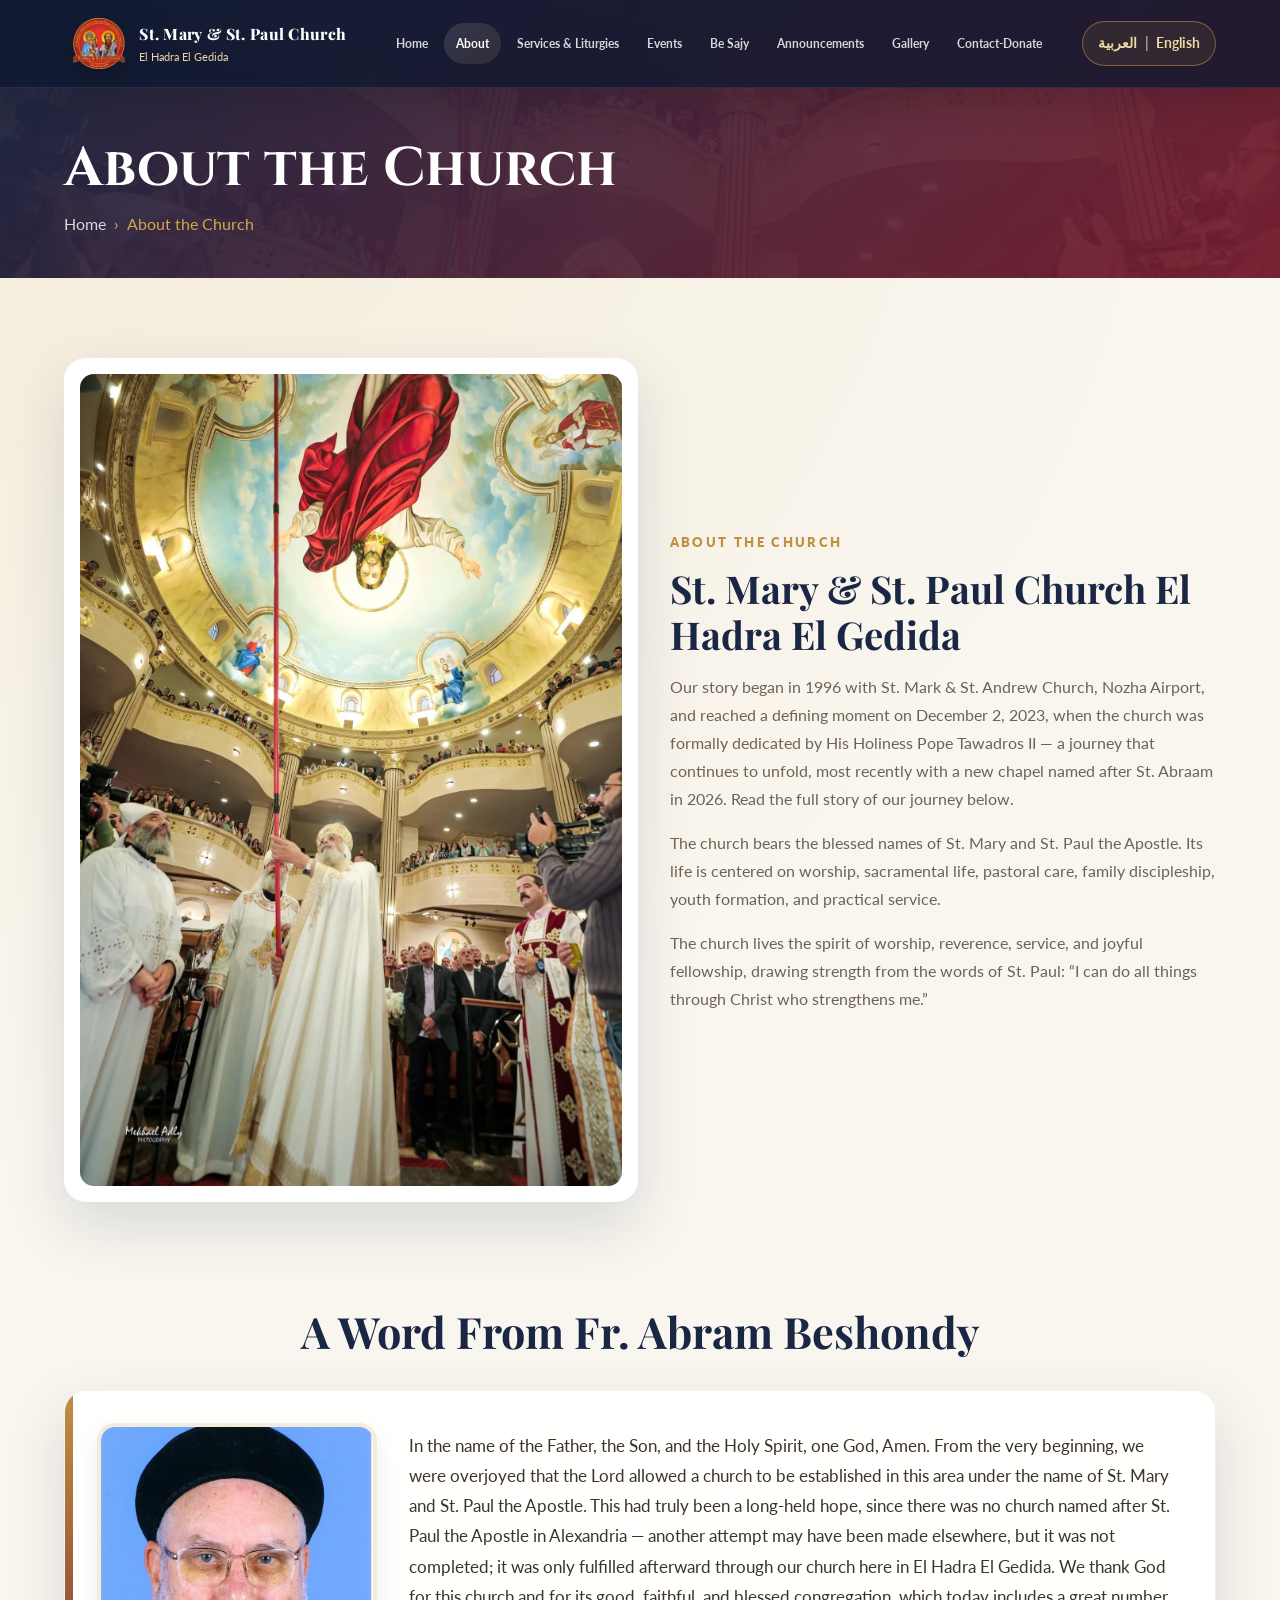
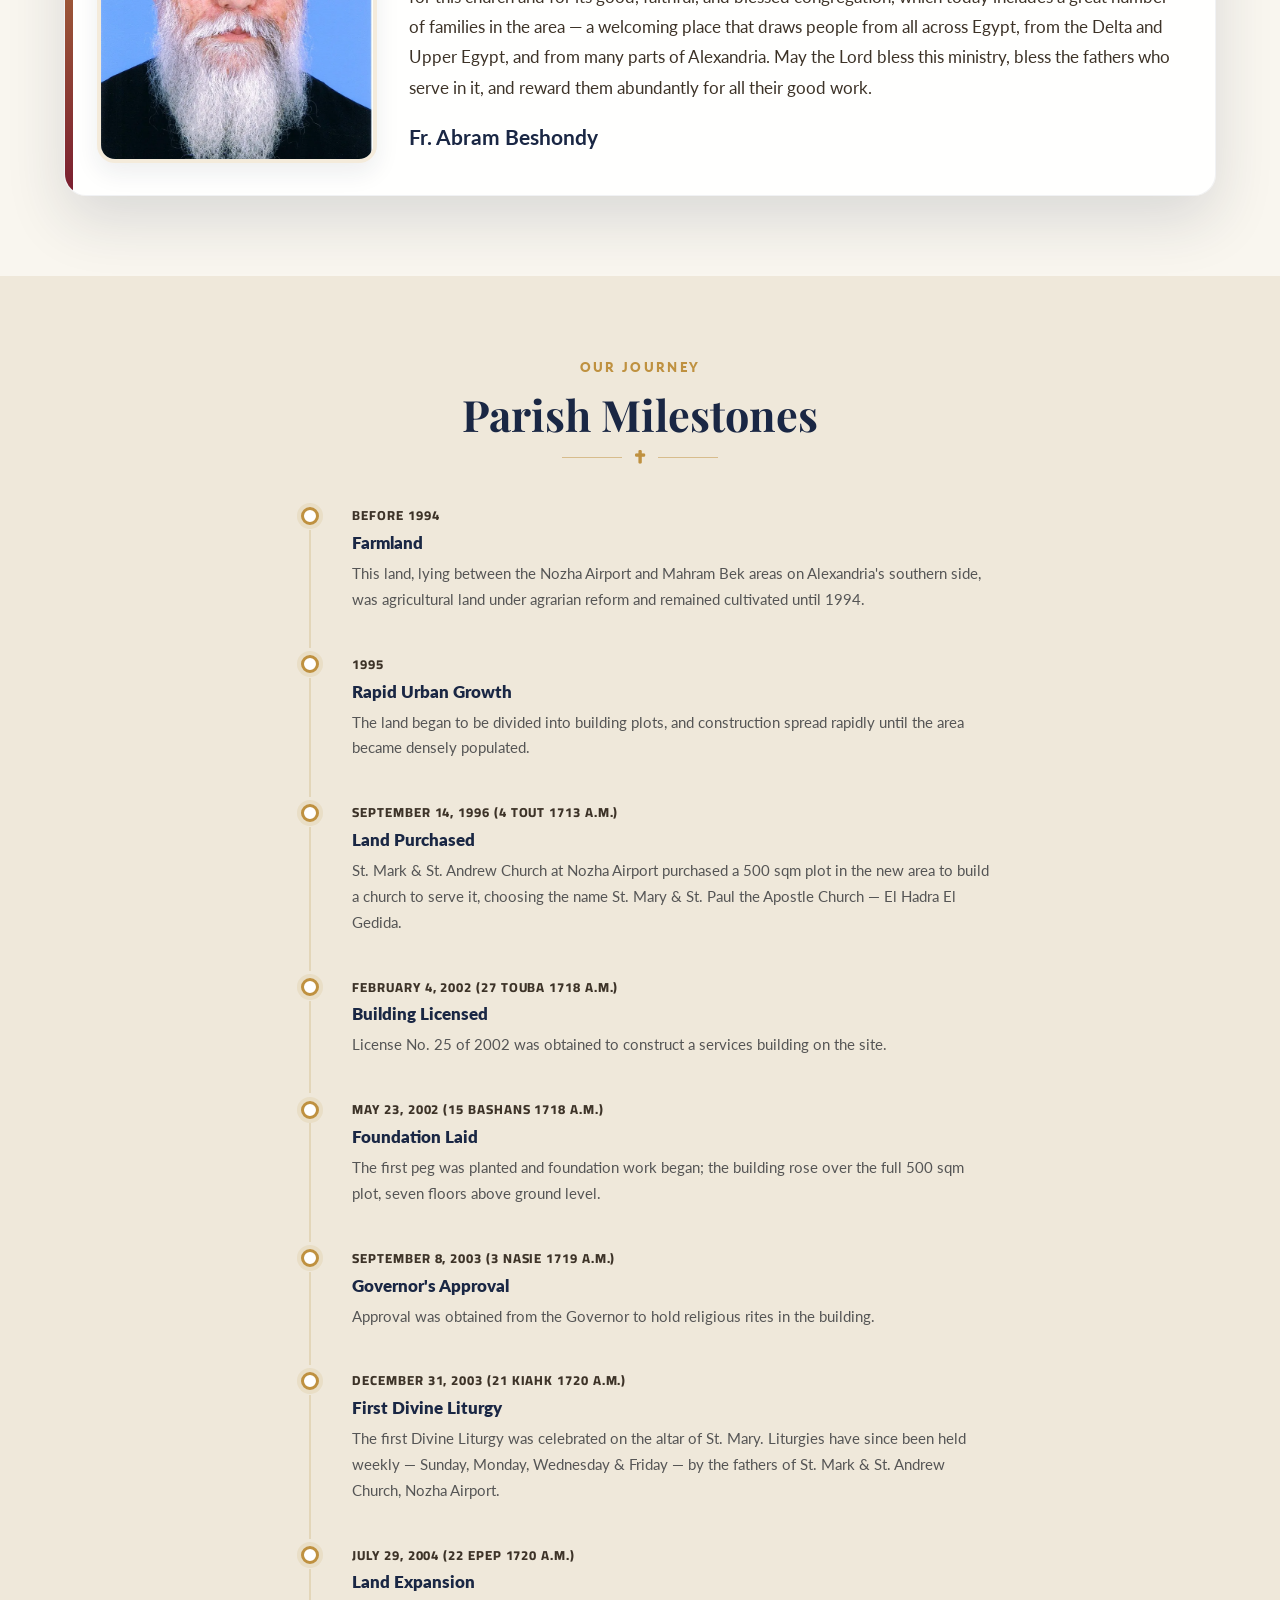
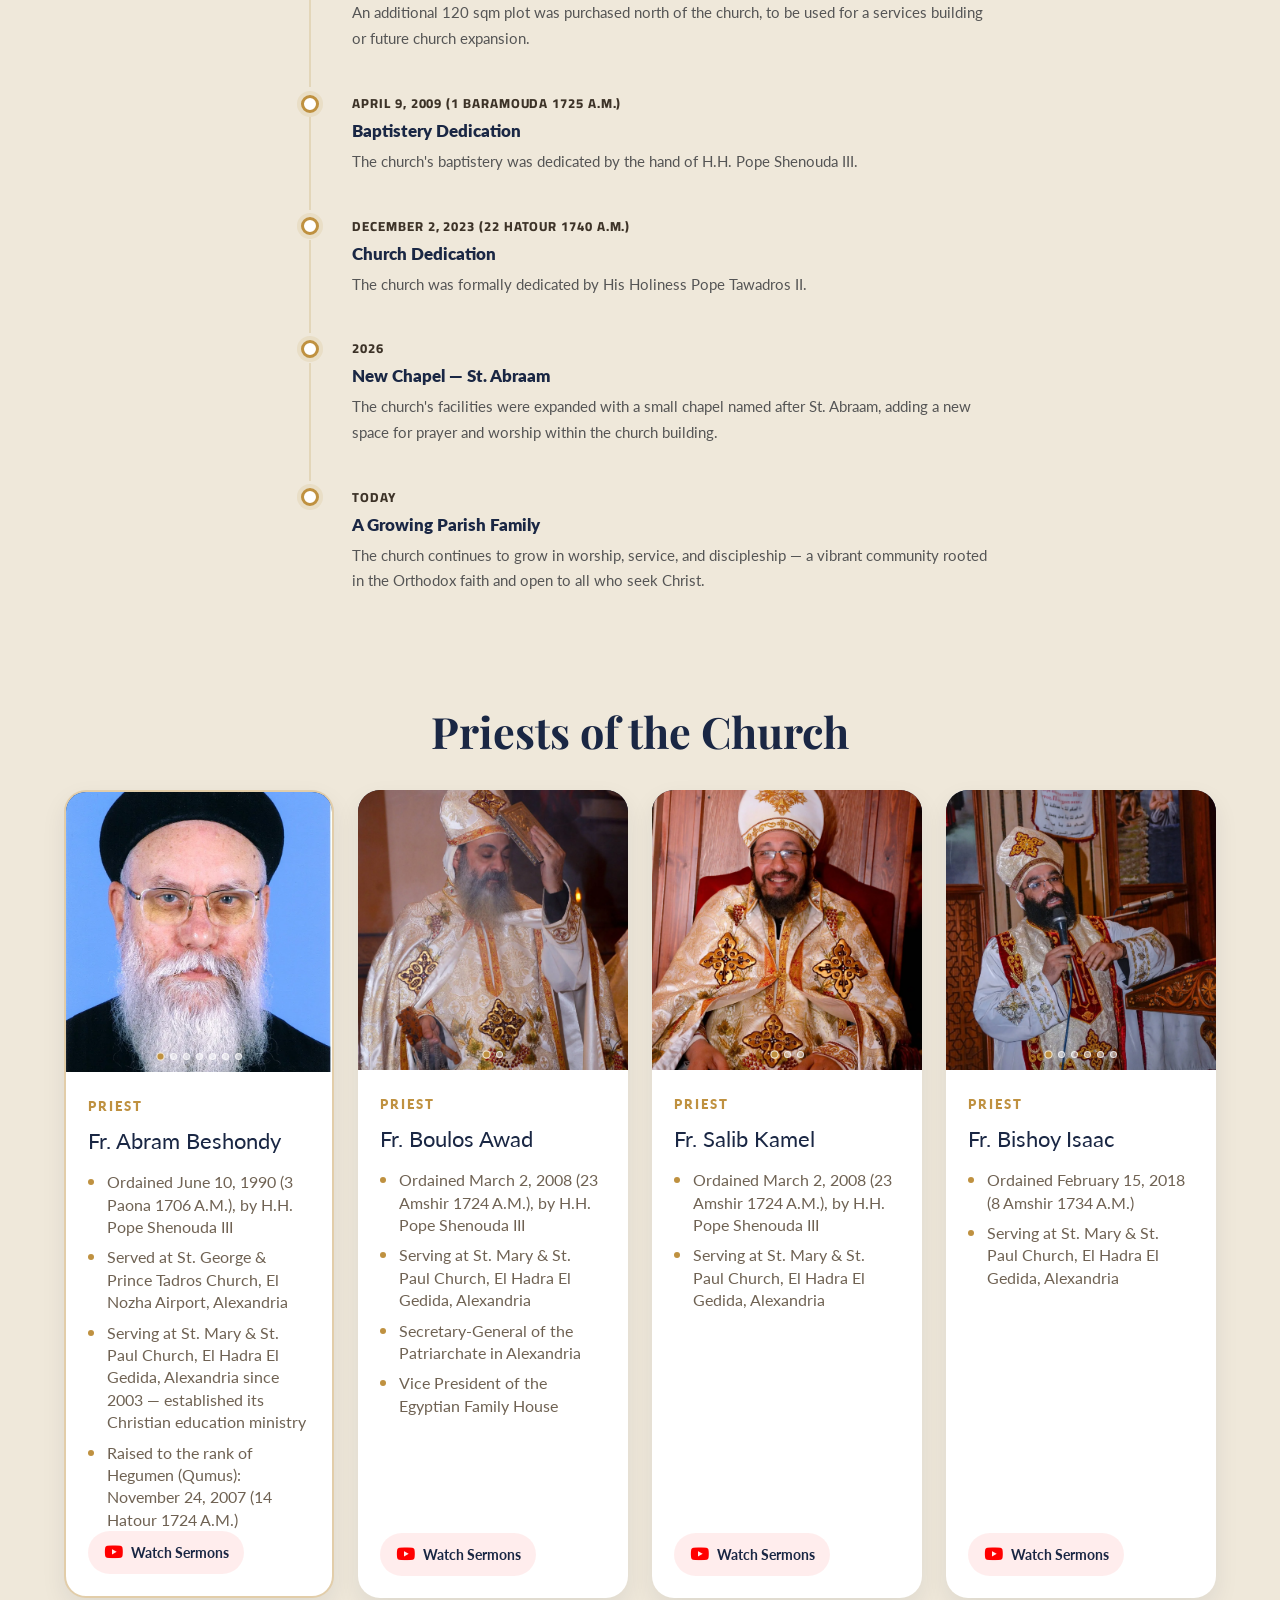
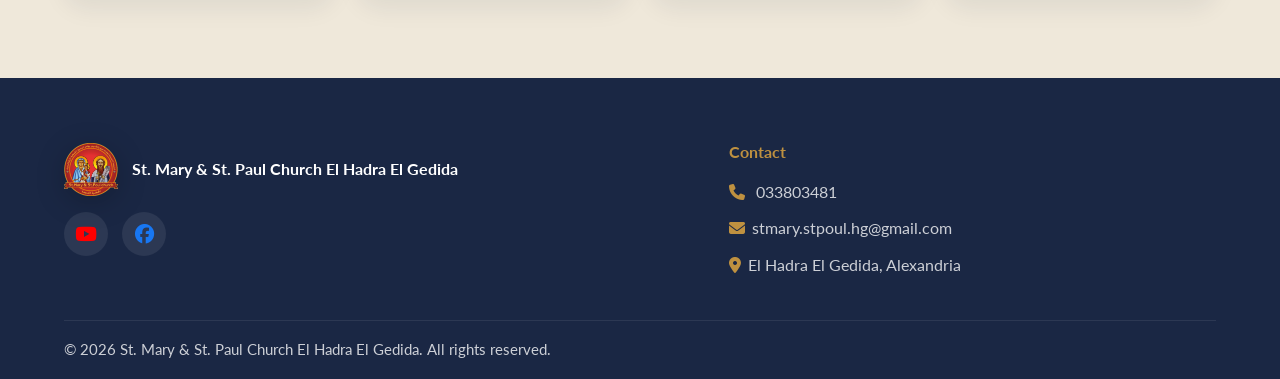
==== commit 62461ca3: "Add files via upload Signed-off-by: Earo👩🏻‍💻 <ewael8062@gmail.com>" ====
--- a/pages/about.html
+++ b/pages/about.html
@@ -65,7 +65,7 @@
         <img src="../assets/iconostasis-dedication.webp" alt="Church interior and iconostasis" class="hist-img" />
       </div>
       <div class="hist-text">
-        <span class="eyebrow" data-en="Church Identity" data-ar="هوية الكنيسة">Church Identity</span>
+        <span class="eyebrow" data-en="About the Church" data-ar="عن الكنيسة">About the Church</span>
         <h2 data-en="St. Mary &amp; St. Paul Church  El Hadra El Gedida" data-ar="كنيسة السيدة العذراء والقديس بولس الرسول الحضره الجديده">St. Mary &amp; St. Paul Church  El Hadra El Gedida</h2>
         <p data-en="Our story began in 1996 with St. Mark &amp; St. Andrew Church, Nozha Airport, and reached a defining moment on December 2, 2023, when the church was formally dedicated by His Holiness Pope Tawadros II — a journey that continues to unfold, most recently with a new chapel named after St. Abraam in 2026. Read the full story of our journey below." data-ar="بدأت قصتنا عام ١٩٩٦ مع كنيسة مارجرجس والأميرتادرس بمطار النزهة، ووصلت إلى محطة فارقة في ٢ ديسمبر ٢٠٢٣ حين تم تدشين الكنيسة رسميًا بيد قداسة البابا تواضروس الثاني، وما زالت المسيرة مستمرة، وآخرها إضافة كنيسة صغيرة باسم الأنبا أبرام عام ٢٠٢٦. تابع قصة مسيرتنا كاملة أدناه.">Our story began in 1996 with St. Mark &amp; St. Andrew Church, Nozha Airport, and reached a defining moment on December 2, 2023, when the church was formally dedicated by His Holiness Pope Tawadros II — a journey that continues to unfold, most recently with a new chapel named after St. Abraam in 2026. Read the full story of our journey below.</p>
         <p data-en="The church bears the blessed names of St. Mary and St. Paul the Apostle. Its life is centered on worship, sacramental life, pastoral care, family discipleship, youth formation, and practical service." data-ar="تحمل الكنيسة الاسمين المباركين للسيدة العذراء والقديس بولس الرسول. وتتمحور حياتها حول العبادة والأسرار والرعاية والخدمة وتكوين الأسر والشباب عمليًا وروحيًا.">The church bears the blessed names of St. Mary and St. Paul the Apostle. Its life is centered on worship, sacramental life, pastoral care, family discipleship, youth formation, and practical service.</p>
@@ -168,18 +168,18 @@
       <div class="tl-item reveal-up">
         <div class="tl-marker"><span class="tl-dot"></span><div class="tl-line"></div></div>
         <div class="tl-body">
-          <div class="tl-year" data-en="April 4, 2009 (26 Baramhat 1725 A.M.)" data-ar="٤ أبريل ٢٠٠٩م - ٢٦ برمهات ١٧٢٥ش">April 4, 2009 (26 Baramhat 1725 A.M.)</div>
-          <div class="tl-title" data-en="Baptistery Dedication" data-ar="تدشين المعمودية">Baptistery Dedication</div>
-          <div class="tl-text" data-en="The church's baptistery was dedicated by the hand of H.H. Pope Shenouda III." data-ar="تم تدشين المعمودية بيد قداسة البابا شنودة الثالث.">The church's baptistery was dedicated by the hand of H.H. Pope Shenouda III.</div>
-        </div>
-      </div>
-
-      <div class="tl-item reveal-up">
-        <div class="tl-marker"><span class="tl-dot"></span><div class="tl-line"></div></div>
-        <div class="tl-body">
           <div class="tl-year" data-en="July 29, 2004 (22 Epep 1720 A.M.)" data-ar="٢٩ يوليو ٢٠٠٤م - ٢٢ أبيب ١٧٢٠ش">July 29, 2004 (22 Epep 1720 A.M.)</div>
           <div class="tl-title" data-en="Land Expansion" data-ar="توسعة الأرض">Land Expansion</div>
           <div class="tl-text" data-en="An additional 120 sqm plot was purchased north of the church, to be used for a services building or future church expansion." data-ar="تم شراء قطعة أرض إضافية مساحتها ١٢٠ م٢ بحري الكنيسة، لإقامة مبنى خدمات عليها أو توسيع الكنيسة مستقبلاً.">An additional 120 sqm plot was purchased north of the church, to be used for a services building or future church expansion.</div>
+        </div>
+      </div>
+
+      <div class="tl-item reveal-up">
+        <div class="tl-marker"><span class="tl-dot"></span><div class="tl-line"></div></div>
+        <div class="tl-body">
+          <div class="tl-year" data-en="April 9, 2009 (1 Baramouda 1725 A.M.)" data-ar="٩ أبريل ٢٠٠٩م - ١ برمودة ١٧٢٥ش">April 9, 2009 (1 Baramouda 1725 A.M.)</div>
+          <div class="tl-title" data-en="Baptistery Dedication" data-ar="تدشين المعمودية">Baptistery Dedication</div>
+          <div class="tl-text" data-en="The church's baptistery was dedicated by the hand of H.H. Pope Shenouda III." data-ar="تم تدشين المعمودية بيد قداسة البابا شنودة الثالث.">The church's baptistery was dedicated by the hand of H.H. Pope Shenouda III.</div>
         </div>
       </div>
 
@@ -317,7 +317,7 @@
           <span class="clergy-role" data-en="Priest" data-ar="كاهن">Priest</span>
           <div class="clergy-name" data-en="Fr. Bishoy Isaac" data-ar="أبونا بيشوي إسحاق">Fr. Bishoy Isaac</div>
           <ul class="clergy-bio-list">
-            <li data-en="Ordained February 17, 2018 (10 Amshir 1734 A.M.)" data-ar="تاريخ الرسامة: 17 فبراير 2018 م (10 أمشير 1734 ش)">Ordained February 17, 2018 (10 Amshir 1734 A.M.)</li>
+            <li data-en="Ordained February 15, 2018 (8 Amshir 1734 A.M.)" data-ar="تاريخ الرسامة: 15 فبراير 2018 م (8 أمشير 1734 ش)">Ordained February 15, 2018 (8 Amshir 1734 A.M.)</li>
             <li data-en="Serving at St. Mary &amp; St. Paul Church, El Hadra El Gedida, Alexandria" data-ar="يخدم في كنيسة العذراء مريم والقديس بولس، الحضرة الجديدة، الإسكندرية">Serving at St. Mary &amp; St. Paul Church, El Hadra El Gedida, Alexandria</li>
           </ul>
           <a class="clergy-sermon" href="https://www.youtube.com/watch?v=7JCJN152cYY" target="_blank" rel="noopener" aria-label="Watch sermons"><i class="fa-brands fa-youtube"></i><span data-en="Watch Sermons" data-ar="شاهد العظات">Watch Sermons</span></a>
--- a/css/styles.css
+++ b/css/styles.css
@@ -937,3 +937,12 @@
 /* Events: highlight the event that falls on today */
 .evt-row--today{border:2px solid var(--gold);box-shadow:0 0 0 4px rgba(212,168,75,.22),var(--shadow-sm)}
 .evt-today-badge{display:inline-block;margin-inline-start:.6rem;padding:.12rem .7rem;border-radius:999px;background:var(--gold);color:var(--navy);font-size:.72rem;font-weight:800;vertical-align:middle;letter-spacing:.04em}
+
+/* Gallery page: 4 per row on laptop, 3 per row on phones */
+.gallery-page-grid{display:grid;grid-template-columns:repeat(4,minmax(0,1fr));gap:1rem}
+.gallery-page-grid .gallery-card{margin:0;aspect-ratio:1/1;border-radius:14px;overflow:hidden}
+.gallery-page-grid .gallery-card img{width:100%;height:100%;object-fit:cover;border-radius:0}
+@media (max-width:640px){
+  .gallery-page-grid{grid-template-columns:repeat(3,minmax(0,1fr));gap:.4rem}
+  .gallery-page-grid .gallery-card{border-radius:8px}
+}
